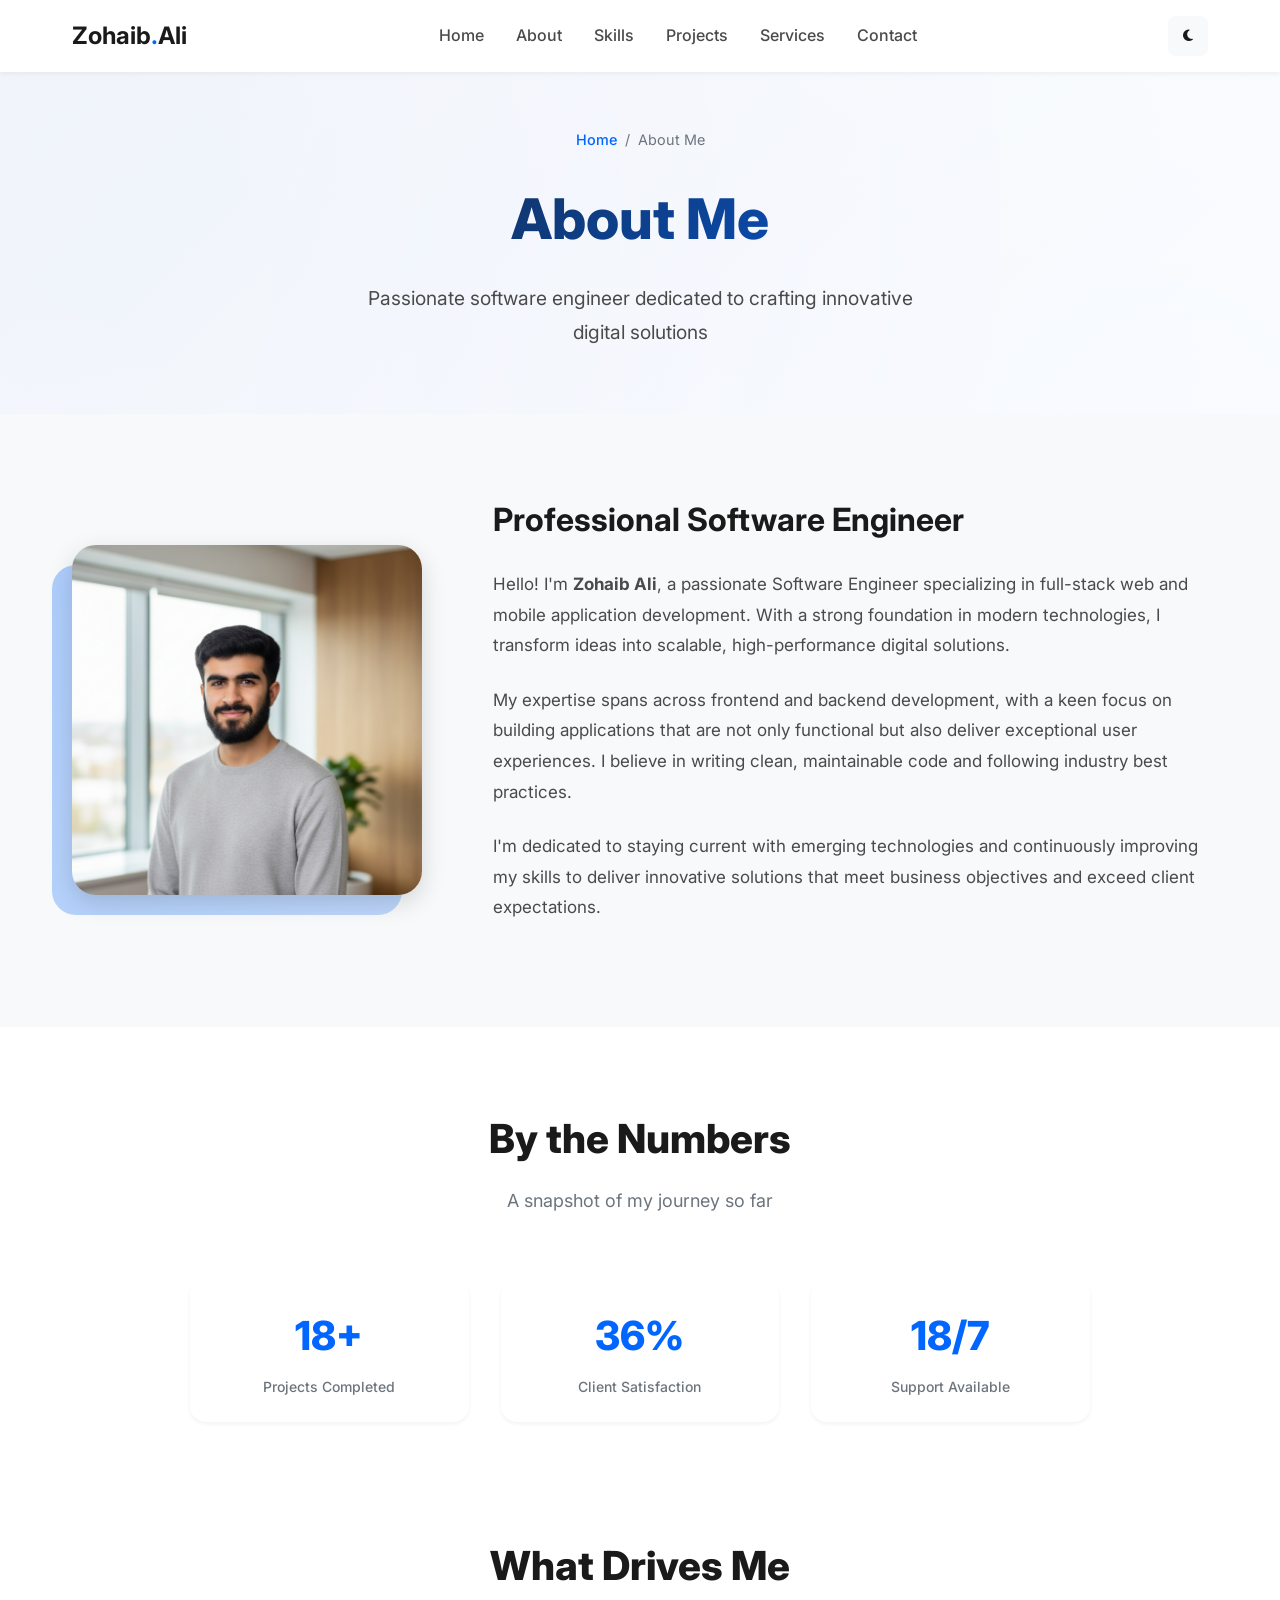
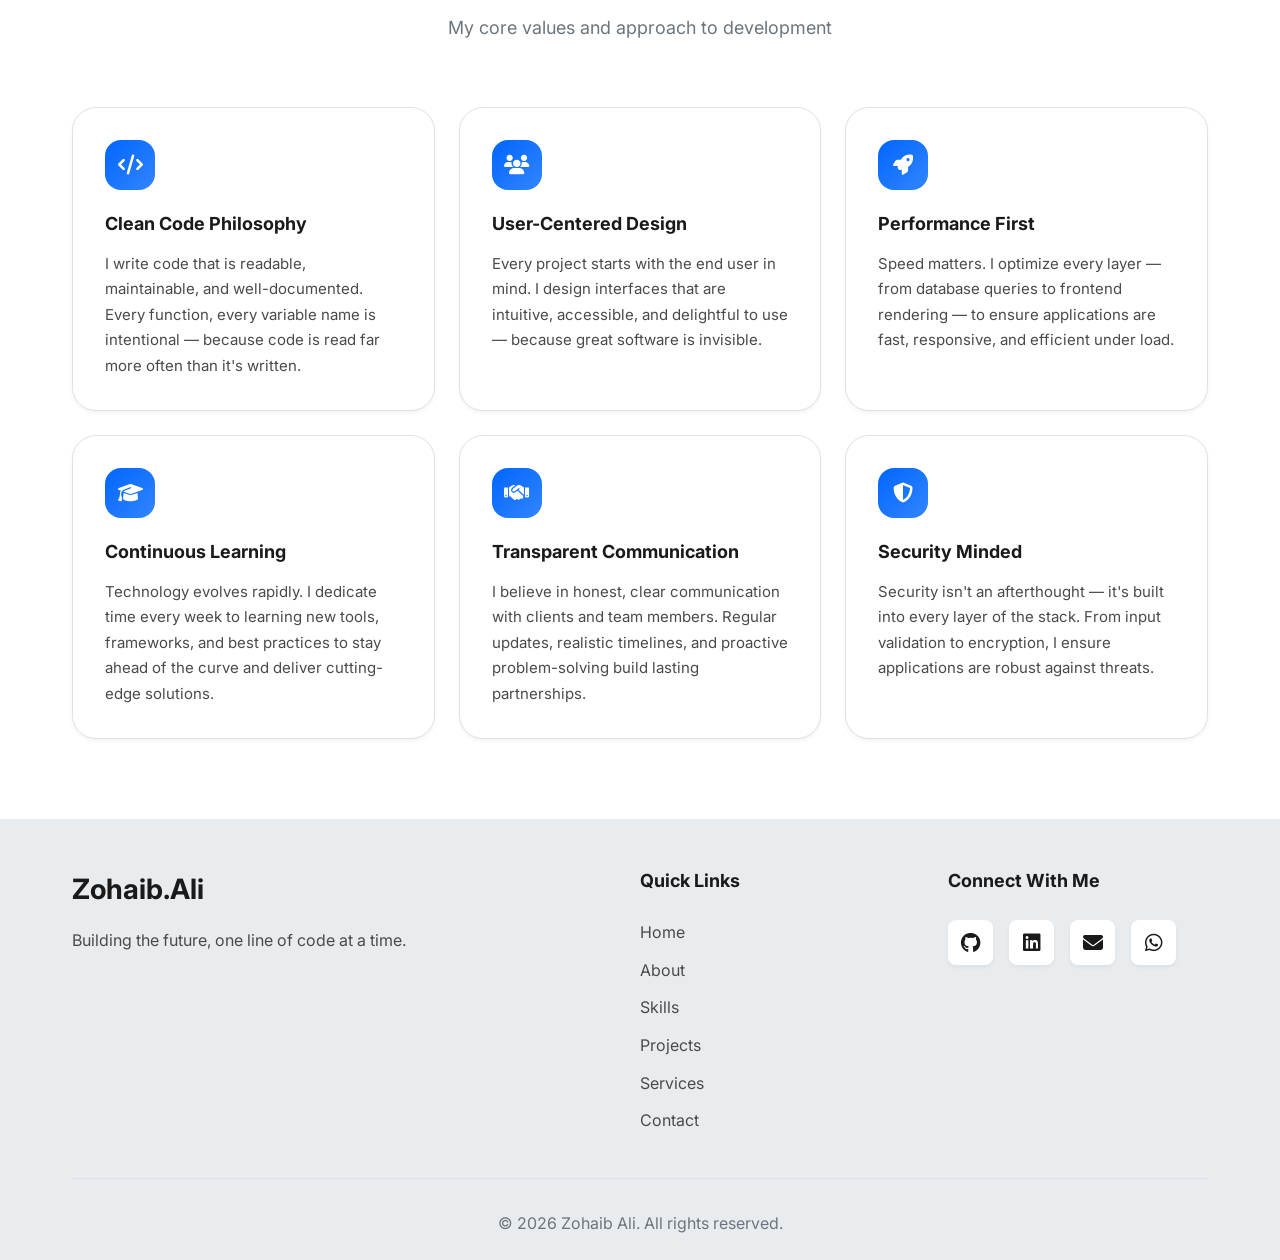
==== about.html @ de16ef6f "Enhance portfolio with dedicated pages, modern animations, detailed project pages, and original soci" ====
<!DOCTYPE html>
<html lang="en">

<head>
    <meta charset="UTF-8">
    <meta name="viewport" content="width=device-width, initial-scale=1.0">
    <meta name="description" content="About Zohaib Ali - Software Engineer & Full Stack Developer. Learn about my background, experience, and passion for building digital solutions.">
    <title>About Me | Zohaib Ali - Software Engineer</title>
    <link rel="stylesheet" href="style.css">
    <link rel="stylesheet" href="https://cdnjs.cloudflare.com/ajax/libs/font-awesome/6.4.0/css/all.min.css">
    <link href="https://fonts.googleapis.com/css2?family=Inter:wght@300;400;500;600;700;800&display=swap" rel="stylesheet">
</head>

<body>
    <!-- Navigation -->
    <nav class="navbar" id="navbar">
        <div class="container">
            <div class="nav-wrapper">
                <div class="logo">
                    <a href="index.html">Zohaib<span class="accent">.</span>Ali</a>
                </div>
                <ul class="nav-menu" id="navMenu">
                    <li><a href="index.html" class="nav-link">Home</a></li>
                    <li><a href="about.html" class="nav-link active">About</a></li>
                    <li><a href="skills.html" class="nav-link">Skills</a></li>
                    <li><a href="index.html#projects" class="nav-link">Projects</a></li>
                    <li><a href="services.html" class="nav-link">Services</a></li>
                    <li><a href="contact.html" class="nav-link">Contact</a></li>
                </ul>
                <div class="nav-actions">
                    <button class="theme-toggle" id="themeToggle" aria-label="Toggle theme">
                        <i class="fas fa-moon"></i>
                    </button>
                    <button class="menu-toggle" id="menuToggle" aria-label="Toggle menu">
                        <span></span>
                        <span></span>
                        <span></span>
                    </button>
                </div>
            </div>
        </div>
    </nav>

    <!-- Page Hero -->
    <section class="page-hero">
        <div class="container">
            <div class="page-hero-breadcrumb">
                <a href="index.html">Home</a>
                <span class="separator">/</span>
                <span class="current">About Me</span>
            </div>
            <h1>About Me</h1>
            <p>Passionate software engineer dedicated to crafting innovative digital solutions</p>
        </div>
    </section>

    <!-- About Section (Expanded) -->
    <section class="about" id="about">
        <div class="container">
            <div class="about-content">
                <div class="about-image">
                    <div class="about-image-wrapper">
                        <img src="profile.png" alt="Zohaib Ali">
                        <div class="about-image-decoration"></div>
                    </div>
                </div>
                <div class="about-text">
                    <h3>Professional Software Engineer</h3>
                    <p>
                        Hello! I'm <strong>Zohaib Ali</strong>, a passionate Software Engineer specializing in
                        full-stack web and mobile application development. With a strong foundation in modern
                        technologies, I transform ideas into scalable, high-performance digital solutions.
                    </p>
                    <p>
                        My expertise spans across frontend and backend development, with a keen focus on
                        building applications that are not only functional but also deliver exceptional user
                        experiences. I believe in writing clean, maintainable code and following industry
                        best practices.
                    </p>
                    <p>
                        I'm dedicated to staying current with emerging technologies and continuously improving
                        my skills to deliver innovative solutions that meet business objectives and exceed
                        client expectations.
                    </p>
                </div>
            </div>
        </div>
    </section>

    <!-- Stats Section -->
    <section class="skills" style="padding-bottom: 2rem;">
        <div class="container">
            <div class="section-header">
                <h2 class="section-title">By the Numbers</h2>
                <p class="section-subtitle">A snapshot of my journey so far</p>
            </div>
            <div class="about-stats" style="max-width: 900px; margin: 0 auto;">
                <div class="stat-item">
                    <div class="stat-number">50+</div>
                    <div class="stat-label">Projects Completed</div>
                </div>
                <div class="stat-item">
                    <div class="stat-number">100%</div>
                    <div class="stat-label">Client Satisfaction</div>
                </div>
                <div class="stat-item">
                    <div class="stat-number">24/7</div>
                    <div class="stat-label">Support Available</div>
                </div>
            </div>
        </div>
    </section>

    <!-- What I Do Section -->
    <section class="services">
        <div class="container">
            <div class="section-header">
                <h2 class="section-title">What Drives Me</h2>
                <p class="section-subtitle">My core values and approach to development</p>
            </div>
            <div class="features-grid">
                <div class="feature-card">
                    <div class="feature-card-icon">
                        <i class="fas fa-code"></i>
                    </div>
                    <h4>Clean Code Philosophy</h4>
                    <p>I write code that is readable, maintainable, and well-documented. Every function,
                        every variable name is intentional — because code is read far more often than it's written.</p>
                </div>
                <div class="feature-card">
                    <div class="feature-card-icon">
                        <i class="fas fa-users"></i>
                    </div>
                    <h4>User-Centered Design</h4>
                    <p>Every project starts with the end user in mind. I design interfaces that are intuitive,
                        accessible, and delightful to use — because great software is invisible.</p>
                </div>
                <div class="feature-card">
                    <div class="feature-card-icon">
                        <i class="fas fa-rocket"></i>
                    </div>
                    <h4>Performance First</h4>
                    <p>Speed matters. I optimize every layer — from database queries to frontend rendering — to
                        ensure applications are fast, responsive, and efficient under load.</p>
                </div>
                <div class="feature-card">
                    <div class="feature-card-icon">
                        <i class="fas fa-graduation-cap"></i>
                    </div>
                    <h4>Continuous Learning</h4>
                    <p>Technology evolves rapidly. I dedicate time every week to learning new tools, frameworks,
                        and best practices to stay ahead of the curve and deliver cutting-edge solutions.</p>
                </div>
                <div class="feature-card">
                    <div class="feature-card-icon">
                        <i class="fas fa-handshake"></i>
                    </div>
                    <h4>Transparent Communication</h4>
                    <p>I believe in honest, clear communication with clients and team members. Regular updates,
                        realistic timelines, and proactive problem-solving build lasting partnerships.</p>
                </div>
                <div class="feature-card">
                    <div class="feature-card-icon">
                        <i class="fas fa-shield-halved"></i>
                    </div>
                    <h4>Security Minded</h4>
                    <p>Security isn't an afterthought — it's built into every layer of the stack. From input
                        validation to encryption, I ensure applications are robust against threats.</p>
                </div>
            </div>
        </div>
    </section>

    <!-- Footer -->
    <footer class="footer">
        <div class="container">
            <div class="footer-content">
                <div class="footer-logo">
                    <a href="index.html">Zohaib<span class="accent">.</span>Ali</a>
                    <p>Building the future, one line of code at a time.</p>
                </div>
                <div class="footer-links">
                    <h4>Quick Links</h4>
                    <ul>
                        <li><a href="index.html">Home</a></li>
                        <li><a href="about.html">About</a></li>
                        <li><a href="skills.html">Skills</a></li>
                        <li><a href="index.html#projects">Projects</a></li>
                        <li><a href="services.html">Services</a></li>
                        <li><a href="contact.html">Contact</a></li>
                    </ul>
                </div>
                <div class="footer-social">
                    <h4>Connect With Me</h4>
                    <div class="social-links">
                        <a href="https://github.com/ZohaibAli-dev/" target="_blank" rel="noopener" class="social-link" title="GitHub"><i class="fab fa-github"></i></a>
                        <a href="https://www.linkedin.com/zohaibali-dev/" target="_blank" rel="noopener" class="social-link" title="LinkedIn"><i class="fab fa-linkedin"></i></a>
                        <a href="mailto:iamzohaibali@gmail.com" class="social-link" title="Email"><i class="fas fa-envelope"></i></a>
                        <a href="https://wa.me/923259938497" target="_blank" rel="noopener" class="social-link" title="WhatsApp"><i class="fab fa-whatsapp"></i></a>
                    </div>
                </div>
            </div>
            <div class="footer-bottom">
                <p>&copy; 2026 Zohaib Ali. All rights reserved.</p>
            </div>
        </div>
    </footer>

    <script src="script.js"></script>
</body>

</html>
---- style.css ----
/* ========================================
   CSS Reset & Custom Properties
======================================== */

* {
    margin: 0;
    padding: 0;
    box-sizing: border-box;
}

:root {
    /* Light Mode Colors */
    --primary-color: #0066ff;
    --primary-dark: #0052cc;
    --primary-light: #3385ff;
    --secondary-color: #1a1a1a;
    --accent-color: #0066ff;
    
    --bg-primary: #ffffff;
    --bg-secondary: #f8f9fa;
    --bg-tertiary: #e9ecef;
    --bg-card: #ffffff;
    
    --text-primary: #1a1a1a;
    --text-secondary: #4a4a4a;
    --text-tertiary: #6c757d;
    --text-white: #ffffff;
    
    --border-color: #dee2e6;
    --shadow-sm: 0 2px 4px rgba(0, 0, 0, 0.05);
    --shadow-md: 0 4px 12px rgba(0, 0, 0, 0.1);
    --shadow-lg: 0 8px 24px rgba(0, 0, 0, 0.15);
    --shadow-xl: 0 16px 48px rgba(0, 0, 0, 0.2);
    
    /* Typography */
    --font-primary: 'Inter', -apple-system, BlinkMacSystemFont, 'Segoe UI', sans-serif;
    --font-size-base: 16px;
    --line-height-base: 1.6;
    
    /* Spacing */
    --spacing-xs: 0.5rem;
    --spacing-sm: 1rem;
    --spacing-md: 2rem;
    --spacing-lg: 3rem;
    --spacing-xl: 4rem;
    
    /* Border Radius */
    --radius-sm: 0.5rem;
    --radius-md: 1rem;
    --radius-lg: 1.5rem;
    --radius-full: 50%;
    
    /* Transitions */
    --transition-fast: 0.2s ease;
    --transition-base: 0.3s ease;
    --transition-slow: 0.5s ease;
}

/* Dark Mode Colors */
body.dark-mode {
    --bg-primary: #0a0a0a;
    --bg-secondary: #1a1a1a;
    --bg-tertiary: #2a2a2a;
    --bg-card: #1a1a1a;
    
    --text-primary: #ffffff;
    --text-secondary: #e0e0e0;
    --text-tertiary: #a0a0a0;
    
    --border-color: #333333;
    --shadow-sm: 0 2px 4px rgba(0, 0, 0, 0.3);
    --shadow-md: 0 4px 12px rgba(0, 0, 0, 0.4);
    --shadow-lg: 0 8px 24px rgba(0, 0, 0, 0.5);
    --shadow-xl: 0 16px 48px rgba(0, 0, 0, 0.6);
}

/* ========================================
   Base Styles
======================================== */

html {
    scroll-behavior: smooth;
    font-size: var(--font-size-base);
}

body {
    font-family: var(--font-primary);
    line-height: var(--line-height-base);
    color: var(--text-primary);
    background-color: var(--bg-primary);
    transition: background-color var(--transition-base), color var(--transition-base);
    overflow-x: hidden;
}

.container {
    max-width: 1200px;
    margin: 0 auto;
    padding: 0 2rem;
}

section {
    padding: 5rem 0;
}

img {
    max-width: 100%;
    height: auto;
    display: block;
}

a {
    text-decoration: none;
    color: inherit;
    transition: color var(--transition-fast);
}

/* ========================================
   Navigation
======================================== */

.navbar {
    position: fixed;
    top: 0;
    left: 0;
    width: 100%;
    background-color: var(--bg-primary);
    box-shadow: var(--shadow-sm);
    z-index: 1000;
    transition: all var(--transition-base);
}

.navbar.scrolled {
    box-shadow: var(--shadow-md);
}

.nav-wrapper {
    display: flex;
    align-items: center;
    justify-content: space-between;
    padding: 1rem 0;
}

.logo a {
    font-size: 1.5rem;
    font-weight: 700;
    color: var(--text-primary);
}

.logo .accent {
    color: var(--primary-color);
}

.nav-menu {
    display: flex;
    list-style: none;
    gap: 2rem;
}

.nav-link {
    position: relative;
    color: var(--text-secondary);
    font-weight: 500;
    transition: color var(--transition-fast);
}

.nav-link::after {
    content: '';
    position: absolute;
    bottom: -0.5rem;
    left: 0;
    width: 0;
    height: 2px;
    background-color: var(--primary-color);
    transition: width var(--transition-base);
}

.nav-link:hover,
.nav-link.active {
    color: var(--primary-color);
}

.nav-link:hover::after,
.nav-link.active::after {
    width: 100%;
}

.nav-actions {
    display: flex;
    align-items: center;
    gap: 1rem;
}

.theme-toggle {
    width: 40px;
    height: 40px;
    border: none;
    background-color: var(--bg-secondary);
    color: var(--text-primary);
    border-radius: var(--radius-sm);
    cursor: pointer;
    display: flex;
    align-items: center;
    justify-content: center;
    transition: all var(--transition-fast);
}

.theme-toggle:hover {
    background-color: var(--primary-color);
    color: var(--text-white);
    transform: rotate(180deg);
}

.menu-toggle {
    display: none;
    flex-direction: column;
    gap: 0.25rem;
    width: 40px;
    height: 40px;
    padding: 0.5rem;
    border: none;
    background-color: transparent;
    cursor: pointer;
}

.menu-toggle span {
    width: 100%;
    height: 2px;
    background-color: var(--text-primary);
    transition: all var(--transition-base);
}

.menu-toggle.active span:nth-child(1) {
    transform: rotate(45deg) translate(5px, 5px);
}

.menu-toggle.active span:nth-child(2) {
    opacity: 0;
}

.menu-toggle.active span:nth-child(3) {
    transform: rotate(-45deg) translate(6px, -6px);
}

/* ========================================
   Hero Section
======================================== */

.hero {
    position: relative;
    min-height: 100vh;
    display: flex;
    align-items: center;
    padding-top: 5rem;
    overflow: hidden;
}

.hero-content {
    display: grid;
    grid-template-columns: 1fr 1fr;
    gap: 4rem;
    align-items: center;
}

.hero-text {
    animation: fadeInUp 1s ease;
}

.hero-greeting {
    color: var(--primary-color);
    font-size: 1.25rem;
    font-weight: 600;
    margin-bottom: 0.5rem;
}

.hero-name {
    font-size: 3.5rem;
    font-weight: 800;
    margin-bottom: 0.5rem;
    background: linear-gradient(135deg, var(--primary-color), var(--primary-light));
    -webkit-background-clip: text;
    -webkit-text-fill-color: transparent;
    background-clip: text;
}

.hero-title {
    font-size: 1.5rem;
    font-weight: 600;
    color: var(--text-secondary);
    margin-bottom: 1.5rem;
}

.hero-description {
    font-size: 1.125rem;
    color: var(--text-tertiary);
    margin-bottom: 2rem;
    line-height: 1.8;
}

.hero-buttons {
    display: flex;
    gap: 1rem;
    flex-wrap: wrap;
}

.hero-image {
    position: relative;
    animation: fadeIn 1s ease 0.3s both;
}

.image-wrapper {
    position: relative;
    width: 400px;
    height: 400px;
    margin: 0 auto;
}

.image-wrapper img {
    width: 100%;
    height: 100%;
    object-fit: cover;
    border-radius: var(--radius-full);
    border: 5px solid var(--primary-color);
    box-shadow: var(--shadow-xl);
    position: relative;
    z-index: 2;
}

.image-background {
    position: absolute;
    top: 20px;
    right: -20px;
    width: 100%;
    height: 100%;
    background: linear-gradient(135deg, var(--primary-color), var(--primary-light));
    border-radius: var(--radius-full);
    z-index: 1;
    opacity: 0.3;
}

.hero-decoration {
    position: absolute;
    width: 100%;
    height: 100%;
    top: 0;
    left: 0;
    overflow: hidden;
    z-index: -1;
}

.floating-shape {
    position: absolute;
    border-radius: var(--radius-full);
    background: linear-gradient(135deg, var(--primary-color), var(--primary-light));
    opacity: 0.1;
    animation: float 6s ease-in-out infinite;
}

.shape-1 {
    width: 300px;
    height: 300px;
    top: 10%;
    right: 10%;
}

.shape-2 {
    width: 200px;
    height: 200px;
    bottom: 20%;
    left: 5%;
    animation-delay: 2s;
}

.shape-3 {
    width: 150px;
    height: 150px;
    top: 50%;
    left: 50%;
    animation-delay: 4s;
}

/* ========================================
   Buttons
======================================== */

.btn {
    display: inline-flex;
    align-items: center;
    gap: 0.5rem;
    padding: 0.875rem 2rem;
    font-size: 1rem;
    font-weight: 600;
    border-radius: var(--radius-sm);
    border: none;
    cursor: pointer;
    transition: all var(--transition-base);
    text-align: center;
}

.btn-primary {
    background-color: var(--primary-color);
    color: var(--text-white);
    box-shadow: var(--shadow-md);
}

.btn-primary:hover {
    background-color: var(--primary-dark);
    transform: translateY(-2px);
    box-shadow: var(--shadow-lg);
}

.btn-secondary {
    background-color: transparent;
    color: var(--text-primary);
    border: 2px solid var(--border-color);
}

.btn-secondary:hover {
    background-color: var(--bg-secondary);
    border-color: var(--primary-color);
    color: var(--primary-color);
}

.btn-block {
    width: 100%;
    justify-content: center;
}

/* ========================================
   Section Headers
======================================== */

.section-header {
    text-align: center;
    margin-bottom: 4rem;
}

.section-title {
    font-size: 2.5rem;
    font-weight: 800;
    margin-bottom: 1rem;
    position: relative;
    display: inline-block;
}

.section-title::after {
    content: '';
    position: absolute;
    bottom: -0.5rem;
    left: 50%;
    transform: translateX(-50%);
    width: 60px;
    height: 4px;
    background: linear-gradient(90deg, var(--primary-color), var(--primary-light));
    border-radius: 2px;
}

.section-subtitle {
    font-size: 1.125rem;
    color: var(--text-tertiary);
}

/* ========================================
   About Section
======================================== */

.about {
    background-color: var(--bg-secondary);
}

.about-content {
    display: grid;
    grid-template-columns: 1fr 2fr;
    gap: 4rem;
    align-items: center;
}

.about-image-wrapper {
    position: relative;
    width: 100%;
    max-width: 350px;
}

.about-image-wrapper img {
    width: 100%;
    height: auto;
    border-radius: var(--radius-lg);
    box-shadow: var(--shadow-lg);
    position: relative;
    z-index: 2;
}

.about-image-decoration {
    position: absolute;
    top: 20px;
    left: -20px;
    width: 100%;
    height: 100%;
    background: linear-gradient(135deg, var(--primary-color), var(--primary-light));
    border-radius: var(--radius-lg);
    z-index: 1;
    opacity: 0.3;
}

.about-text h3 {
    font-size: 2rem;
    margin-bottom: 1.5rem;
    color: var(--text-primary);
}

.about-text p {
    font-size: 1.0625rem;
    color: var(--text-secondary);
    margin-bottom: 1.5rem;
    line-height: 1.8;
}

.about-stats {
    display: grid;
    grid-template-columns: repeat(3, 1fr);
    gap: 2rem;
    margin-top: 2rem;
}

.stat-item {
    text-align: center;
    padding: 1.5rem;
    background-color: var(--bg-card);
    border-radius: var(--radius-md);
    box-shadow: var(--shadow-sm);
    transition: all var(--transition-base);
}

.stat-item:hover {
    transform: translateY(-5px);
    box-shadow: var(--shadow-md);
}

.stat-number {
    font-size: 2.5rem;
    font-weight: 800;
    color: var(--primary-color);
    margin-bottom: 0.5rem;
}

.stat-label {
    font-size: 0.875rem;
    color: var(--text-tertiary);
    font-weight: 500;
}

/* ========================================
   Skills Section
======================================== */

.skills-grid {
    display: grid;
    grid-template-columns: repeat(auto-fit, minmax(300px, 1fr));
    gap: 2rem;
}

.skill-category {
    background-color: var(--bg-card);
    padding: 2rem;
    border-radius: var(--radius-lg);
    box-shadow: var(--shadow-sm);
    transition: all var(--transition-base);
    border: 2px solid transparent;
}

.skill-category:hover {
    transform: translateY(-5px);
    box-shadow: var(--shadow-lg);
    border-color: var(--primary-color);
}

.skill-category-icon {
    width: 60px;
    height: 60px;
    background: linear-gradient(135deg, var(--primary-color), var(--primary-light));
    border-radius: var(--radius-md);
    display: flex;
    align-items: center;
    justify-content: center;
    font-size: 1.75rem;
    color: var(--text-white);
    margin-bottom: 1.5rem;
}

.skill-category h3 {
    font-size: 1.5rem;
    margin-bottom: 1.5rem;
    color: var(--text-primary);
}

.skill-items {
    display: flex;
    flex-wrap: wrap;
    gap: 0.75rem;
}

.skill-tag {
    display: inline-block;
    padding: 0.5rem 1rem;
    background-color: var(--bg-secondary);
    color: var(--text-secondary);
    border-radius: var(--radius-sm);
    font-size: 0.875rem;
    font-weight: 500;
    transition: all var(--transition-fast);
}

.skill-tag:hover {
    background-color: var(--primary-color);
    color: var(--text-white);
    transform: translateY(-2px);
}

/* ========================================
   Projects Section
======================================== */

.projects {
    background-color: var(--bg-secondary);
}

.projects-grid {
    display: grid;
    grid-template-columns: repeat(auto-fill, minmax(350px, 1fr));
    gap: 2rem;
}

.project-card {
    background-color: var(--bg-card);
    border-radius: var(--radius-lg);
    overflow: hidden;
    box-shadow: var(--shadow-sm);
    transition: all var(--transition-base);
}

.project-card:hover {
    transform: translateY(-10px);
    box-shadow: var(--shadow-xl);
}

.project-image {
    position: relative;
    width: 100%;
    height: 250px;
    overflow: hidden;
    background: linear-gradient(135deg, var(--bg-tertiary), var(--bg-secondary));
}

.project-image img {
    width: 100%;
    height: 100%;
    object-fit: cover;
    transition: transform var(--transition-slow);
}

.project-card:hover .project-image img {
    transform: scale(1.1);
}

.project-overlay {
    position: absolute;
    top: 0;
    left: 0;
    width: 100%;
    height: 100%;
    background: rgba(0, 102, 255, 0.9);
    display: flex;
    align-items: center;
    justify-content: center;
    opacity: 0;
    transition: opacity var(--transition-base);
}

.project-card:hover .project-overlay {
    opacity: 1;
}

.project-links {
    display: flex;
    gap: 1rem;
}

.project-link {
    width: 50px;
    height: 50px;
    background-color: var(--text-white);
    color: var(--primary-color);
    border-radius: var(--radius-full);
    display: flex;
    align-items: center;
    justify-content: center;
    font-size: 1.25rem;
    transition: all var(--transition-fast);
}

.project-link:hover {
    transform: scale(1.1) rotate(360deg);
}

.project-content {
    padding: 1.5rem;
}

.project-content h3 {
    font-size: 1.5rem;
    margin-bottom: 1rem;
    color: var(--text-primary);
}

.project-content p {
    color: var(--text-secondary);
    margin-bottom: 1.5rem;
    line-height: 1.6;
}

.project-tech {
    display: flex;
    flex-wrap: wrap;
    gap: 0.5rem;
}

.tech-tag {
    padding: 0.375rem 0.75rem;
    background-color: var(--bg-secondary);
    color: var(--primary-color);
    border-radius: var(--radius-sm);
    font-size: 0.75rem;
    font-weight: 600;
}

/* ========================================
   Services Section
======================================== */

.services-grid {
    display: grid;
    grid-template-columns: repeat(auto-fit, minmax(280px, 1fr));
    gap: 2rem;
}

.service-card {
    background-color: var(--bg-card);
    padding: 2.5rem;
    border-radius: var(--radius-lg);
    box-shadow: var(--shadow-sm);
    transition: all var(--transition-base);
    border: 2px solid transparent;
}

.service-card:hover {
    transform: translateY(-10px);
    box-shadow: var(--shadow-xl);
    border-color: var(--primary-color);
}

.service-icon {
    width: 70px;
    height: 70px;
    background: linear-gradient(135deg, var(--primary-color), var(--primary-light));
    border-radius: var(--radius-md);
    display: flex;
    align-items: center;
    justify-content: center;
    font-size: 2rem;
    color: var(--text-white);
    margin-bottom: 1.5rem;
    transition: transform var(--transition-base);
}

.service-card:hover .service-icon {
    transform: rotateY(360deg);
}

.service-card h3 {
    font-size: 1.5rem;
    margin-bottom: 1rem;
    color: var(--text-primary);
}

.service-card p {
    color: var(--text-secondary);
    margin-bottom: 1.5rem;
    line-height: 1.8;
}

.service-features {
    list-style: none;
}

.service-features li {
    display: flex;
    align-items: center;
    gap: 0.75rem;
    color: var(--text-secondary);
    margin-bottom: 0.75rem;
}

.service-features i {
    color: var(--primary-color);
}

/* ========================================
   Contact Section
======================================== */

.contact {
    background-color: var(--bg-secondary);
}

.contact-content {
    display: grid;
    grid-template-columns: 1fr 1.5fr;
    gap: 4rem;
}

.contact-info h3 {
    font-size: 2rem;
    margin-bottom: 1rem;
    color: var(--text-primary);
}

.contact-info > p {
    color: var(--text-secondary);
    margin-bottom: 2rem;
    line-height: 1.8;
}

.contact-details {
    margin-bottom: 2rem;
}

.contact-item {
    display: flex;
    gap: 1.5rem;
    margin-bottom: 2rem;
}

.contact-icon {
    width: 50px;
    height: 50px;
    background: linear-gradient(135deg, var(--primary-color), var(--primary-light));
    border-radius: var(--radius-md);
    display: flex;
    align-items: center;
    justify-content: center;
    font-size: 1.25rem;
    color: var(--text-white);
    flex-shrink: 0;
}

.contact-text h4 {
    font-size: 1rem;
    margin-bottom: 0.5rem;
    color: var(--text-primary);
}

.contact-text p,
.contact-text a {
    color: var(--text-secondary);
}

.contact-text a:hover {
    color: var(--primary-color);
}

.social-links {
    display: flex;
    gap: 1rem;
}

.social-link {
    width: 45px;
    height: 45px;
    background-color: var(--bg-card);
    border-radius: var(--radius-sm);
    display: flex;
    align-items: center;
    justify-content: center;
    font-size: 1.25rem;
    color: var(--text-primary);
    transition: all var(--transition-base);
    box-shadow: var(--shadow-sm);
}

.social-link:hover {
    background-color: var(--primary-color);
    color: var(--text-white);
    transform: translateY(-3px);
    box-shadow: var(--shadow-md);
}

/* Contact Form */
.contact-form-wrapper {
    background-color: var(--bg-card);
    padding: 2.5rem;
    border-radius: var(--radius-lg);
    box-shadow: var(--shadow-md);
}

.form-group {
    margin-bottom: 1.5rem;
}

.form-group label {
    display: block;
    font-weight: 600;
    margin-bottom: 0.5rem;
    color: var(--text-primary);
}

.form-group input,
.form-group textarea {
    width: 100%;
    padding: 0.875rem 1rem;
    border: 2px solid var(--border-color);
    border-radius: var(--radius-sm);
    background-color: var(--bg-primary);
    color: var(--text-primary);
    font-family: inherit;
    font-size: 1rem;
    transition: all var(--transition-fast);
}

.form-group input:focus,
.form-group textarea:focus {
    outline: none;
    border-color: var(--primary-color);
    box-shadow: 0 0 0 3px rgba(0, 102, 255, 0.1);
}

.form-group textarea {
    resize: vertical;
    min-height: 120px;
}

.error-message {
    display: block;
    color: #dc3545;
    font-size: 0.875rem;
    margin-top: 0.5rem;
    min-height: 1.25rem;
}

.form-success {
    display: none;
    padding: 1rem;
    background-color: #d4edda;
    color: #155724;
    border: 1px solid #c3e6cb;
    border-radius: var(--radius-sm);
    margin-top: 1rem;
    text-align: center;
}

.form-success.show {
    display: block;
}

/* ========================================
   Footer
======================================== */

.footer {
    background-color: var(--bg-tertiary);
    padding: 3rem 0 1.5rem;
}

.footer-content {
    display: grid;
    grid-template-columns: 2fr 1fr 1fr;
    gap: 3rem;
    margin-bottom: 2rem;
}

.footer-logo a {
    font-size: 1.75rem;
    font-weight: 700;
    color: var(--text-primary);
}

.footer-logo p {
    color: var(--text-secondary);
    margin-top: 1rem;
    line-height: 1.6;
}

.footer-links h4,
.footer-social h4 {
    font-size: 1.125rem;
    margin-bottom: 1.5rem;
    color: var(--text-primary);
}

.footer-links ul {
    list-style: none;
}

.footer-links li {
    margin-bottom: 0.75rem;
}

.footer-links a {
    color: var(--text-secondary);
    transition: color var(--transition-fast);
}

.footer-links a:hover {
    color: var(--primary-color);
}

.footer-bottom {
    padding-top: 2rem;
    border-top: 1px solid var(--border-color);
    text-align: center;
    color: var(--text-tertiary);
}

/* ========================================
   Project Detail Pages
======================================== */

.project-detail-page {
    padding-top: 80px;
}

/* Project Detail Hero */
.project-detail-hero {
    position: relative;
    min-height: 60vh;
    display: flex;
    align-items: center;
    overflow: hidden;
    background: linear-gradient(135deg, var(--bg-secondary) 0%, var(--bg-primary) 100%);
}

.project-detail-hero::before {
    content: '';
    position: absolute;
    top: -50%;
    right: -20%;
    width: 600px;
    height: 600px;
    background: radial-gradient(circle, rgba(0, 102, 255, 0.08) 0%, transparent 70%);
    border-radius: 50%;
    animation: float 8s ease-in-out infinite;
}

.project-detail-hero::after {
    content: '';
    position: absolute;
    bottom: -30%;
    left: -10%;
    width: 400px;
    height: 400px;
    background: radial-gradient(circle, rgba(0, 102, 255, 0.06) 0%, transparent 70%);
    border-radius: 50%;
    animation: float 6s ease-in-out infinite reverse;
}

.project-hero-content {
    display: grid;
    grid-template-columns: 1fr 1fr;
    gap: 4rem;
    align-items: center;
    position: relative;
    z-index: 2;
}

.project-hero-text {
    animation: fadeInUp 0.8s ease forwards;
}

.project-hero-breadcrumb {
    display: flex;
    align-items: center;
    gap: 0.5rem;
    margin-bottom: 1.5rem;
    font-size: 0.9rem;
}

.project-hero-breadcrumb a {
    color: var(--primary-color);
    font-weight: 500;
    transition: opacity var(--transition-fast);
}

.project-hero-breadcrumb a:hover {
    opacity: 0.8;
}

.project-hero-breadcrumb .separator {
    color: var(--text-tertiary);
}

.project-hero-breadcrumb .current {
    color: var(--text-tertiary);
}

.project-hero-text h1 {
    font-size: 3rem;
    font-weight: 800;
    margin-bottom: 1rem;
    background: linear-gradient(135deg, var(--text-primary) 0%, var(--primary-color) 100%);
    -webkit-background-clip: text;
    -webkit-text-fill-color: transparent;
    background-clip: text;
    line-height: 1.2;
}

.project-hero-tagline {
    font-size: 1.25rem;
    color: var(--text-secondary);
    line-height: 1.7;
    margin-bottom: 2rem;
}

.project-hero-meta {
    display: flex;
    flex-wrap: wrap;
    gap: 1.5rem;
    margin-bottom: 2rem;
}

.project-meta-item {
    display: flex;
    align-items: center;
    gap: 0.5rem;
    font-size: 0.9rem;
    color: var(--text-tertiary);
}

.project-meta-item i {
    color: var(--primary-color);
    font-size: 1rem;
}

.project-hero-tags {
    display: flex;
    flex-wrap: wrap;
    gap: 0.5rem;
}

.project-hero-tags .tech-tag {
    padding: 0.5rem 1rem;
    font-size: 0.85rem;
    border: 1px solid var(--border-color);
    background-color: var(--bg-card);
}

.project-hero-image {
    position: relative;
    animation: fadeIn 1s ease 0.3s both;
}

.project-hero-image-wrapper {
    position: relative;
    border-radius: var(--radius-lg);
    overflow: hidden;
    box-shadow: var(--shadow-xl);
    border: 2px solid var(--border-color);
    transition: transform var(--transition-base);
}

.project-hero-image-wrapper:hover {
    transform: translateY(-5px);
}

.project-hero-image-wrapper img {
    width: 100%;
    height: 350px;
    object-fit: cover;
    display: block;
}

.project-hero-image-glow {
    position: absolute;
    bottom: -20px;
    left: 10%;
    right: 10%;
    height: 40px;
    background: linear-gradient(135deg, var(--primary-color), var(--primary-light));
    filter: blur(30px);
    opacity: 0.3;
    border-radius: 50%;
}

/* Project Overview */
.project-overview {
    background-color: var(--bg-primary);
}

.project-overview-content {
    max-width: 800px;
    margin: 0 auto;
}

.project-overview-content h3 {
    font-size: 1.75rem;
    margin-bottom: 1.5rem;
    color: var(--text-primary);
}

.project-overview-content p {
    font-size: 1.0625rem;
    color: var(--text-secondary);
    line-height: 1.9;
    margin-bottom: 1.5rem;
}

/* Project Features */
.project-features {
    background-color: var(--bg-secondary);
}

.features-grid {
    display: grid;
    grid-template-columns: repeat(auto-fit, minmax(280px, 1fr));
    gap: 1.5rem;
}

.feature-card {
    background-color: var(--bg-card);
    padding: 2rem;
    border-radius: var(--radius-lg);
    box-shadow: var(--shadow-sm);
    border: 1px solid var(--border-color);
    transition: all var(--transition-base);
    position: relative;
    overflow: hidden;
}

.feature-card::before {
    content: '';
    position: absolute;
    top: 0;
    left: 0;
    width: 4px;
    height: 0;
    background: linear-gradient(180deg, var(--primary-color), var(--primary-light));
    transition: height var(--transition-base);
}

.feature-card:hover {
    transform: translateY(-5px);
    box-shadow: var(--shadow-lg);
    border-color: var(--primary-color);
}

.feature-card:hover::before {
    height: 100%;
}

.feature-card-icon {
    width: 50px;
    height: 50px;
    background: linear-gradient(135deg, var(--primary-color), var(--primary-light));
    border-radius: var(--radius-md);
    display: flex;
    align-items: center;
    justify-content: center;
    font-size: 1.25rem;
    color: var(--text-white);
    margin-bottom: 1.25rem;
}

.feature-card h4 {
    font-size: 1.125rem;
    margin-bottom: 0.75rem;
    color: var(--text-primary);
}

.feature-card p {
    font-size: 0.9375rem;
    color: var(--text-secondary);
    line-height: 1.7;
}

/* Project Tech Stack Detail */
.project-tech-stack {
    background-color: var(--bg-primary);
}

.tech-stack-grid {
    display: grid;
    grid-template-columns: repeat(auto-fit, minmax(220px, 1fr));
    gap: 1.5rem;
}

.tech-stack-item {
    background-color: var(--bg-card);
    padding: 1.75rem;
    border-radius: var(--radius-lg);
    box-shadow: var(--shadow-sm);
    border: 1px solid var(--border-color);
    text-align: center;
    transition: all var(--transition-base);
}

.tech-stack-item:hover {
    transform: translateY(-5px);
    box-shadow: var(--shadow-lg);
    border-color: var(--primary-color);
}

.tech-stack-item i {
    font-size: 2.5rem;
    margin-bottom: 1rem;
    background: linear-gradient(135deg, var(--primary-color), var(--primary-light));
    -webkit-background-clip: text;
    -webkit-text-fill-color: transparent;
    background-clip: text;
}

.tech-stack-item h4 {
    font-size: 1.125rem;
    margin-bottom: 0.5rem;
    color: var(--text-primary);
}

.tech-stack-item p {
    font-size: 0.875rem;
    color: var(--text-tertiary);
    line-height: 1.6;
}

/* Architecture Section */
.project-architecture {
    background-color: var(--bg-secondary);
}

.architecture-content {
    max-width: 900px;
    margin: 0 auto;
}

.architecture-steps {
    position: relative;
    padding-left: 3rem;
}

.architecture-steps::before {
    content: '';
    position: absolute;
    left: 15px;
    top: 0;
    bottom: 0;
    width: 2px;
    background: linear-gradient(180deg, var(--primary-color), var(--primary-light), transparent);
}

.architecture-step {
    position: relative;
    margin-bottom: 2.5rem;
    padding: 1.5rem;
    background-color: var(--bg-card);
    border-radius: var(--radius-md);
    box-shadow: var(--shadow-sm);
    border: 1px solid var(--border-color);
    transition: all var(--transition-base);
}

.architecture-step:hover {
    box-shadow: var(--shadow-md);
    border-color: var(--primary-color);
}

.architecture-step::before {
    content: '';
    position: absolute;
    left: -2.35rem;
    top: 1.75rem;
    width: 12px;
    height: 12px;
    background: var(--primary-color);
    border-radius: 50%;
    border: 3px solid var(--bg-secondary);
    z-index: 1;
}

.architecture-step h4 {
    font-size: 1.125rem;
    color: var(--primary-color);
    margin-bottom: 0.5rem;
}

.architecture-step p {
    color: var(--text-secondary);
    line-height: 1.7;
    font-size: 0.95rem;
}

/* Challenges Section */
.project-challenges {
    background-color: var(--bg-primary);
}

.challenges-grid {
    display: grid;
    grid-template-columns: repeat(auto-fit, minmax(350px, 1fr));
    gap: 2rem;
}

.challenge-card {
    background-color: var(--bg-card);
    border-radius: var(--radius-lg);
    overflow: hidden;
    box-shadow: var(--shadow-sm);
    border: 1px solid var(--border-color);
    transition: all var(--transition-base);
}

.challenge-card:hover {
    transform: translateY(-5px);
    box-shadow: var(--shadow-lg);
}

.challenge-header {
    padding: 1.5rem;
    background: linear-gradient(135deg, rgba(0, 102, 255, 0.05), rgba(51, 133, 255, 0.08));
    border-bottom: 1px solid var(--border-color);
    display: flex;
    align-items: center;
    gap: 1rem;
}

.challenge-header i {
    font-size: 1.5rem;
    color: #e74c3c;
}

.challenge-header h4 {
    font-size: 1.0625rem;
    color: var(--text-primary);
}

.challenge-body {
    padding: 1.5rem;
}

.challenge-body .challenge-label {
    font-size: 0.75rem;
    font-weight: 700;
    text-transform: uppercase;
    letter-spacing: 0.1em;
    margin-bottom: 0.5rem;
}

.challenge-body .challenge-label.problem {
    color: #e74c3c;
}

.challenge-body .challenge-label.solution {
    color: #27ae60;
    margin-top: 1.25rem;
}

.challenge-body p {
    color: var(--text-secondary);
    line-height: 1.7;
    font-size: 0.9375rem;
}

/* Project Navigation */
.project-nav {
    background-color: var(--bg-secondary);
    padding: 3rem 0;
}

.project-nav-content {
    display: flex;
    justify-content: center;
    align-items: center;
    gap: 2rem;
}

.project-nav-btn {
    display: inline-flex;
    align-items: center;
    gap: 0.75rem;
    padding: 1rem 2rem;
    background-color: var(--bg-card);
    color: var(--text-primary);
    border-radius: var(--radius-md);
    box-shadow: var(--shadow-sm);
    border: 1px solid var(--border-color);
    font-weight: 600;
    transition: all var(--transition-base);
}

.project-nav-btn:hover {
    background-color: var(--primary-color);
    color: var(--text-white);
    border-color: var(--primary-color);
    transform: translateY(-2px);
    box-shadow: var(--shadow-md);
}

.project-nav-btn.btn-primary {
    background-color: var(--primary-color);
    color: var(--text-white);
    border-color: var(--primary-color);
}

.project-nav-btn.btn-primary:hover {
    background-color: var(--primary-dark);
    border-color: var(--primary-dark);
}

/* View Details button on project cards */
.project-card .project-details-btn {
    display: inline-flex;
    align-items: center;
    gap: 0.5rem;
    margin-top: 1rem;
    padding: 0.625rem 1.25rem;
    background: linear-gradient(135deg, var(--primary-color), var(--primary-light));
    color: var(--text-white);
    border-radius: var(--radius-sm);
    font-size: 0.875rem;
    font-weight: 600;
    transition: all var(--transition-base);
}

.project-card .project-details-btn:hover {
    transform: translateY(-2px);
    box-shadow: 0 4px 15px rgba(0, 102, 255, 0.4);
}

.project-card .project-details-btn i {
    font-size: 0.75rem;
    transition: transform var(--transition-fast);
}

.project-card .project-details-btn:hover i {
    transform: translateX(3px);
}

/* ========================================
   Animations
======================================== */

@keyframes fadeIn {
    from { opacity: 0; }
    to { opacity: 1; }
}

@keyframes fadeInUp {
    from { opacity: 0; transform: translateY(40px); }
    to { opacity: 1; transform: translateY(0); }
}

@keyframes fadeInDown {
    from { opacity: 0; transform: translateY(-40px); }
    to { opacity: 1; transform: translateY(0); }
}

@keyframes fadeInLeft {
    from { opacity: 0; transform: translateX(-60px); }
    to { opacity: 1; transform: translateX(0); }
}

@keyframes fadeInRight {
    from { opacity: 0; transform: translateX(60px); }
    to { opacity: 1; transform: translateX(0); }
}

@keyframes scaleIn {
    from { opacity: 0; transform: scale(0.85); }
    to { opacity: 1; transform: scale(1); }
}

@keyframes blurIn {
    from { opacity: 0; filter: blur(12px); transform: scale(0.95); }
    to { opacity: 1; filter: blur(0); transform: scale(1); }
}

@keyframes float {
    0%, 100% { transform: translateY(0); }
    50% { transform: translateY(-20px); }
}

@keyframes shimmer {
    0% { background-position: -200% center; }
    100% { background-position: 200% center; }
}

@keyframes gradientFlow {
    0% { background-position: 0% 50%; }
    50% { background-position: 100% 50%; }
    100% { background-position: 0% 50%; }
}

@keyframes pulse {
    0%, 100% { transform: scale(1); }
    50% { transform: scale(1.05); }
}

@keyframes rotate360 {
    from { transform: rotate(0deg); }
    to { transform: rotate(360deg); }
}

@keyframes titleReveal {
    from { clip-path: inset(0 100% 0 0); opacity: 0; }
    to { clip-path: inset(0 0% 0 0); opacity: 1; }
}

@keyframes underlineGrow {
    from { width: 0; opacity: 0; }
    to { width: 60px; opacity: 1; }
}

@keyframes borderGlow {
    0%, 100% { box-shadow: 0 0 15px rgba(0, 102, 255, 0.3), 0 0 30px rgba(0, 102, 255, 0.1); }
    50% { box-shadow: 0 0 25px rgba(0, 102, 255, 0.5), 0 0 50px rgba(0, 102, 255, 0.2); }
}

@keyframes slideInScale {
    from { opacity: 0; transform: translateY(30px) scale(0.95); }
    to { opacity: 1; transform: translateY(0) scale(1); }
}

@keyframes typewriter {
    from { width: 0; }
    to { width: 100%; }
}

@keyframes blink {
    0%, 100% { opacity: 1; }
    50% { opacity: 0; }
}

@keyframes morphBlob {
    0%, 100% { border-radius: 60% 40% 30% 70% / 60% 30% 70% 40%; }
    25% { border-radius: 30% 60% 70% 40% / 50% 60% 30% 60%; }
    50% { border-radius: 50% 60% 30% 60% / 30% 60% 70% 40%; }
    75% { border-radius: 60% 40% 60% 30% / 60% 40% 30% 70%; }
}

/* Utility Animation Classes */
.fade-in { animation: fadeIn 1s ease; }
.fade-in-up { animation: fadeInUp 1s ease; }
.fade-in-down { animation: fadeInDown 1s ease; }
.fade-in-left { animation: fadeInLeft 1s ease; }
.fade-in-right { animation: fadeInRight 1s ease; }
.scale-in { animation: scaleIn 0.8s ease; }
.blur-in { animation: blurIn 0.8s ease; }

/* Scroll-triggered animation states */
.anim-hidden {
    opacity: 0;
}

.anim-visible {
    opacity: 1;
}

.anim-slide-up {
    opacity: 0;
    transform: translateY(40px);
}

.anim-slide-up.anim-visible {
    opacity: 1;
    transform: translateY(0);
    transition: opacity 0.7s cubic-bezier(0.16, 1, 0.3, 1), transform 0.7s cubic-bezier(0.16, 1, 0.3, 1);
}

.anim-slide-left {
    opacity: 0;
    transform: translateX(-60px);
}

.anim-slide-left.anim-visible {
    opacity: 1;
    transform: translateX(0);
    transition: opacity 0.7s cubic-bezier(0.16, 1, 0.3, 1), transform 0.7s cubic-bezier(0.16, 1, 0.3, 1);
}

.anim-slide-right {
    opacity: 0;
    transform: translateX(60px);
}

.anim-slide-right.anim-visible {
    opacity: 1;
    transform: translateX(0);
    transition: opacity 0.7s cubic-bezier(0.16, 1, 0.3, 1), transform 0.7s cubic-bezier(0.16, 1, 0.3, 1);
}

.anim-scale-in {
    opacity: 0;
    transform: scale(0.85);
}

.anim-scale-in.anim-visible {
    opacity: 1;
    transform: scale(1);
    transition: opacity 0.6s cubic-bezier(0.16, 1, 0.3, 1), transform 0.6s cubic-bezier(0.16, 1, 0.3, 1);
}

.anim-blur-in {
    opacity: 0;
    filter: blur(10px);
    transform: scale(0.95);
}

.anim-blur-in.anim-visible {
    opacity: 1;
    filter: blur(0);
    transform: scale(1);
    transition: opacity 0.7s ease, filter 0.7s ease, transform 0.7s ease;
}

/* Section Header Animations */
.section-header .section-title {
    animation: none;
}

.section-header.anim-visible .section-title {
    animation: titleReveal 0.8s cubic-bezier(0.16, 1, 0.3, 1) forwards;
}

.section-header.anim-visible .section-title::after {
    animation: underlineGrow 0.6s ease 0.5s forwards;
    width: 0;
}

.section-header.anim-visible .section-subtitle {
    animation: fadeInUp 0.6s ease 0.4s both;
}

/* Hero Animations */
.hero-text > * {
    opacity: 0;
    animation: fadeInUp 0.8s cubic-bezier(0.16, 1, 0.3, 1) forwards;
}

.hero-greeting {
    animation-delay: 0.1s;
}

.hero-name {
    animation-delay: 0.25s;
    background-size: 200% auto;
    animation: fadeInUp 0.8s cubic-bezier(0.16, 1, 0.3, 1) 0.25s forwards,
               shimmer 4s ease-in-out 1.5s infinite;
}

.hero-title {
    animation-delay: 0.4s;
}

.hero-description {
    animation-delay: 0.55s;
}

.hero-buttons {
    animation-delay: 0.7s;
}

/* Profile Image Glow */
.image-wrapper img {
    animation: borderGlow 3s ease-in-out infinite;
}

/* Hero Decoration Morphing Blobs */
.floating-shape {
    animation: float 6s ease-in-out infinite, morphBlob 8s ease-in-out infinite;
}

.shape-2 {
    animation-delay: 2s;
}

.shape-3 {
    animation-delay: 4s;
}

/* Card Stagger Delays */
.skill-category:nth-child(1),
.project-card:nth-child(1),
.service-card:nth-child(1),
.feature-card:nth-child(1),
.tech-stack-item:nth-child(1) { transition-delay: 0s; }

.skill-category:nth-child(2),
.project-card:nth-child(2),
.service-card:nth-child(2),
.feature-card:nth-child(2),
.tech-stack-item:nth-child(2) { transition-delay: 0.1s; }

.skill-category:nth-child(3),
.project-card:nth-child(3),
.service-card:nth-child(3),
.feature-card:nth-child(3),
.tech-stack-item:nth-child(3) { transition-delay: 0.2s; }

.skill-category:nth-child(4),
.project-card:nth-child(4),
.service-card:nth-child(4),
.feature-card:nth-child(4),
.tech-stack-item:nth-child(4) { transition-delay: 0.3s; }

.skill-category:nth-child(5),
.project-card:nth-child(5),
.feature-card:nth-child(5),
.tech-stack-item:nth-child(5) { transition-delay: 0.4s; }

.skill-category:nth-child(6),
.project-card:nth-child(6),
.feature-card:nth-child(6) { transition-delay: 0.5s; }

/* Interactive Hover Micro-Animations */
.skill-category-icon,
.service-icon,
.feature-card-icon {
    transition: transform 0.4s cubic-bezier(0.34, 1.56, 0.64, 1);
}

.skill-category:hover .skill-category-icon {
    transform: rotateY(180deg) scale(1.1);
}

.service-card:hover .service-icon {
    transform: rotateY(360deg) scale(1.1);
}

.feature-card:hover .feature-card-icon {
    transform: translateY(-5px) scale(1.1);
}

/* Button Hover Effects */
.btn-primary {
    position: relative;
    overflow: hidden;
    z-index: 1;
}

.btn-primary::after {
    content: '';
    position: absolute;
    top: 50%;
    left: 50%;
    width: 0;
    height: 0;
    background: rgba(255, 255, 255, 0.15);
    border-radius: 50%;
    transform: translate(-50%, -50%);
    transition: width 0.6s ease, height 0.6s ease;
    z-index: -1;
}

.btn-primary:hover::after {
    width: 300px;
    height: 300px;
}

/* Stat Number Counter Animation */
.stat-item {
    transition: all 0.4s cubic-bezier(0.34, 1.56, 0.64, 1);
}

.stat-item:hover {
    transform: translateY(-8px) scale(1.03);
}

/* Social Link Hover */
.social-link {
    transition: all 0.3s cubic-bezier(0.34, 1.56, 0.64, 1);
}

.social-link:hover {
    transform: translateY(-5px) scale(1.1);
}

/* Smooth Nav Link Indicator */
.nav-link::after {
    transition: width 0.3s cubic-bezier(0.34, 1.56, 0.64, 1);
}

/* Contact Icon Pulse */
.contact-icon {
    transition: transform 0.3s cubic-bezier(0.34, 1.56, 0.64, 1), box-shadow 0.3s ease;
}

.contact-item:hover .contact-icon {
    transform: scale(1.15);
    box-shadow: 0 0 20px rgba(0, 102, 255, 0.3);
}

/* Page Header for Dedicated Pages */
.page-hero {
    position: relative;
    padding: 8rem 0 4rem;
    background: linear-gradient(135deg, var(--bg-secondary) 0%, var(--bg-primary) 50%, var(--bg-secondary) 100%);
    background-size: 200% 200%;
    animation: gradientFlow 8s ease infinite;
    overflow: hidden;
    text-align: center;
}

.page-hero::before {
    content: '';
    position: absolute;
    top: -50%;
    left: -50%;
    width: 200%;
    height: 200%;
    background: radial-gradient(circle at 30% 50%, rgba(0, 102, 255, 0.04) 0%, transparent 50%),
                radial-gradient(circle at 70% 80%, rgba(0, 102, 255, 0.03) 0%, transparent 50%);
    animation: rotate360 30s linear infinite;
    z-index: 0;
}

.page-hero .container {
    position: relative;
    z-index: 1;
}

.page-hero-breadcrumb {
    display: flex;
    align-items: center;
    justify-content: center;
    gap: 0.5rem;
    margin-bottom: 1.5rem;
    font-size: 0.9rem;
    animation: fadeInDown 0.6s ease forwards;
}

.page-hero-breadcrumb a {
    color: var(--primary-color);
    font-weight: 500;
}

.page-hero-breadcrumb .separator {
    color: var(--text-tertiary);
}

.page-hero-breadcrumb .current {
    color: var(--text-tertiary);
}

.page-hero h1 {
    font-size: 3.5rem;
    font-weight: 800;
    background: linear-gradient(135deg, var(--text-primary) 0%, var(--primary-color) 100%);
    -webkit-background-clip: text;
    -webkit-text-fill-color: transparent;
    background-clip: text;
    margin-bottom: 1rem;
    animation: blurIn 0.8s ease forwards;
}

.page-hero p {
    font-size: 1.2rem;
    color: var(--text-secondary);
    max-width: 600px;
    margin: 0 auto;
    line-height: 1.8;
    animation: fadeInUp 0.7s ease 0.3s both;
}

/* ========================================
   Responsive Design
======================================== */

@media (max-width: 992px) {
    .hero-content {
        grid-template-columns: 1fr;
        text-align: center;
    }
    
    .hero-image {
        order: -1;
    }
    
    .image-wrapper {
        width: 300px;
        height: 300px;
    }
    
    .hero-buttons {
        justify-content: center;
    }
    
    .about-content {
        grid-template-columns: 1fr;
        text-align: center;
    }
    
    .about-image-wrapper {
        margin: 0 auto;
    }
    
    .contact-content {
        grid-template-columns: 1fr;
    }
    
    .footer-content {
        grid-template-columns: 1fr;
        text-align: center;
    }
    
    .social-links {
        justify-content: center;
    }

    /* Project Detail Responsive */
    .project-hero-content {
        grid-template-columns: 1fr;
        text-align: center;
    }

    .project-hero-image {
        order: -1;
    }

    .project-hero-breadcrumb {
        justify-content: center;
    }

    .project-hero-meta {
        justify-content: center;
    }

    .project-hero-tags {
        justify-content: center;
    }

    .project-hero-text h1 {
        font-size: 2.25rem;
    }

    .challenges-grid {
        grid-template-columns: 1fr;
    }

    .project-nav-content {
        flex-direction: column;
    }
}

@media (max-width: 768px) {
    .nav-menu {
        position: fixed;
        top: 70px;
        left: -100%;
        width: 100%;
        height: calc(100vh - 70px);
        background-color: var(--bg-primary);
        flex-direction: column;
        align-items: center;
        padding: 2rem;
        box-shadow: var(--shadow-lg);
        transition: left var(--transition-base);
    }
    
    .nav-menu.active {
        left: 0;
    }
    
    .menu-toggle {
        display: flex;
    }
    
    .hero-name {
        font-size: 2.5rem;
    }
    
    .hero-title {
        font-size: 1.25rem;
    }
    
    .section-title {
        font-size: 2rem;
    }
    
    .about-stats {
        grid-template-columns: 1fr;
    }
    
    .projects-grid {
        grid-template-columns: 1fr;
    }
    
    .container {
        padding: 0 1rem;
    }
    
    section {
        padding: 3rem 0;
    }

    .project-hero-text h1 {
        font-size: 2rem;
    }

    .project-hero-tagline {
        font-size: 1.05rem;
    }

    .features-grid {
        grid-template-columns: 1fr;
    }

    .tech-stack-grid {
        grid-template-columns: repeat(2, 1fr);
    }
}

@media (max-width: 480px) {
    .hero-name {
        font-size: 2rem;
    }
    
    .hero-title {
        font-size: 1rem;
    }
    
    .hero-description {
        font-size: 1rem;
    }
    
    .hero-buttons {
        flex-direction: column;
        width: 100%;
    }
    
    .btn {
        width: 100%;
    }
    
    .image-wrapper {
        width: 250px;
        height: 250px;
    }
    
    .section-title {
        font-size: 1.75rem;
    }
    
    .skills-grid {
        grid-template-columns: 1fr;
    }

    .tech-stack-grid {
        grid-template-columns: 1fr;
    }

    .project-hero-image-wrapper img {
        height: 220px;
    }
}
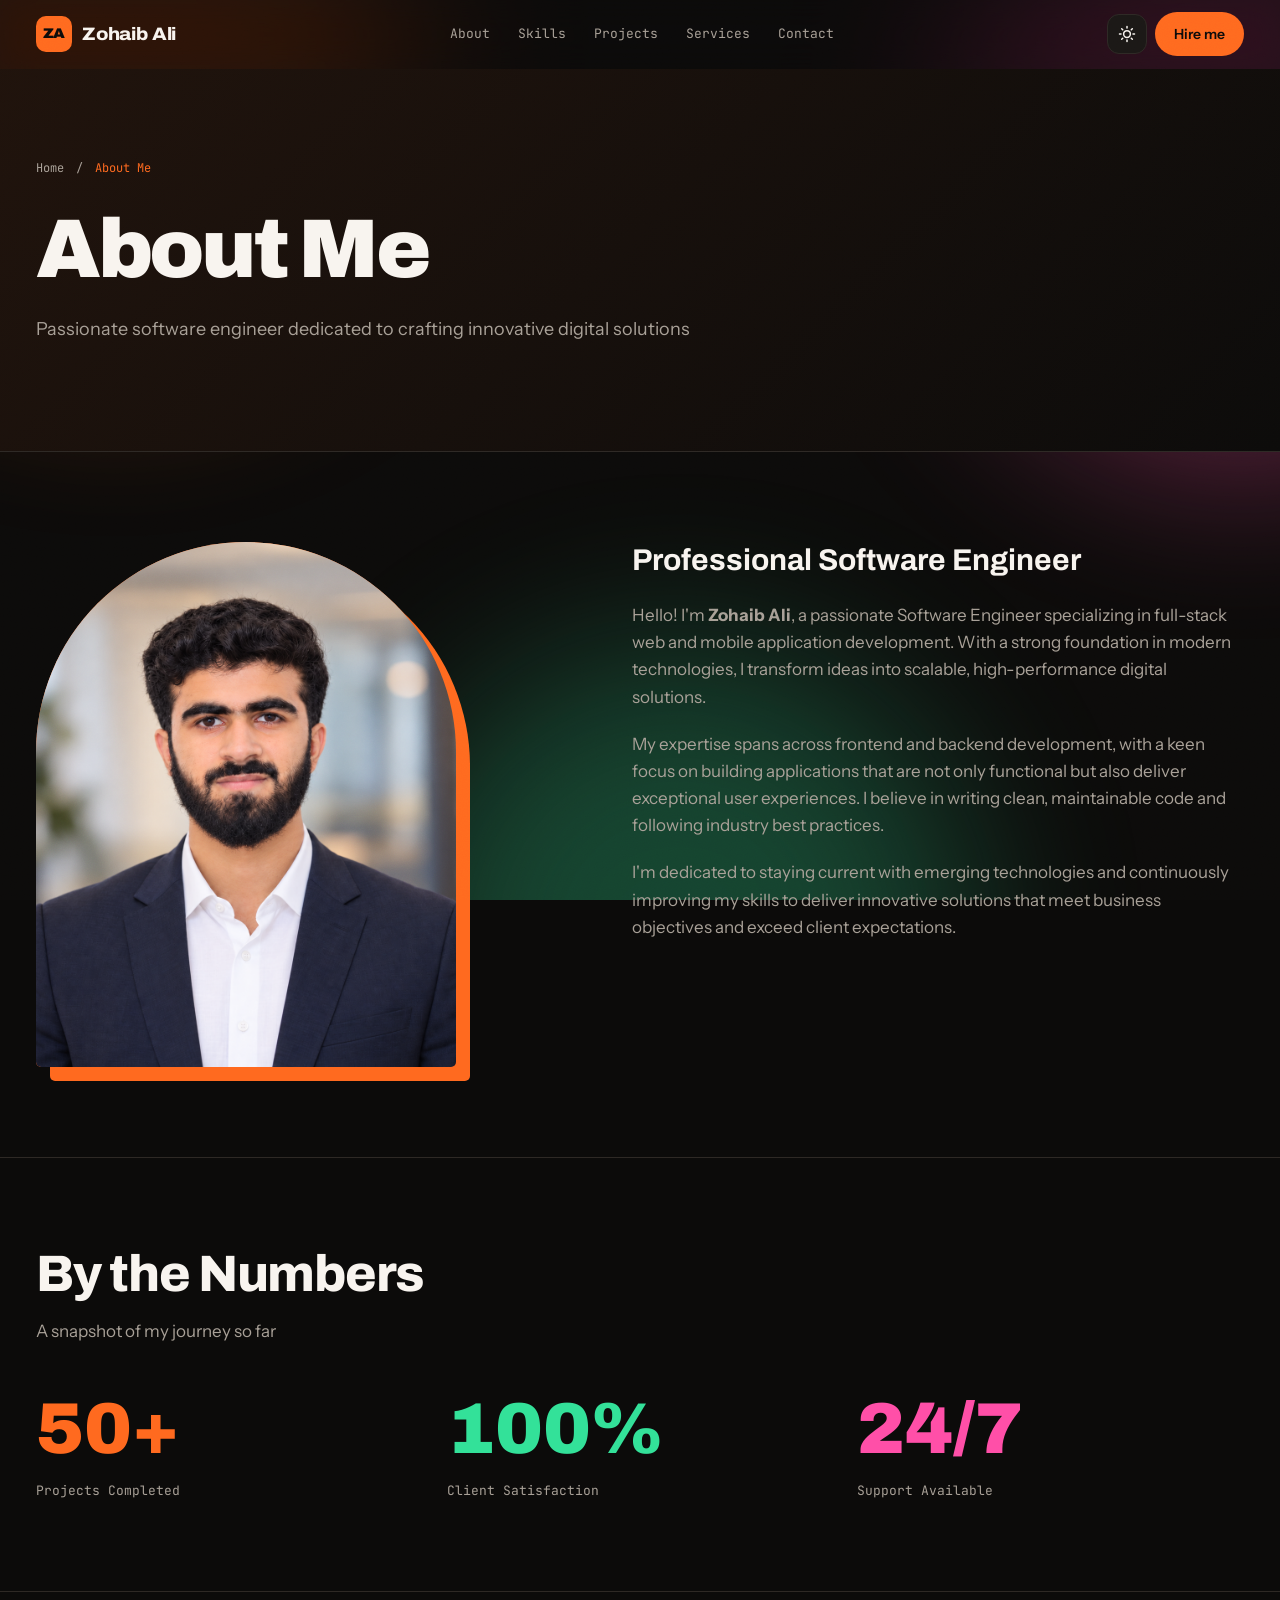
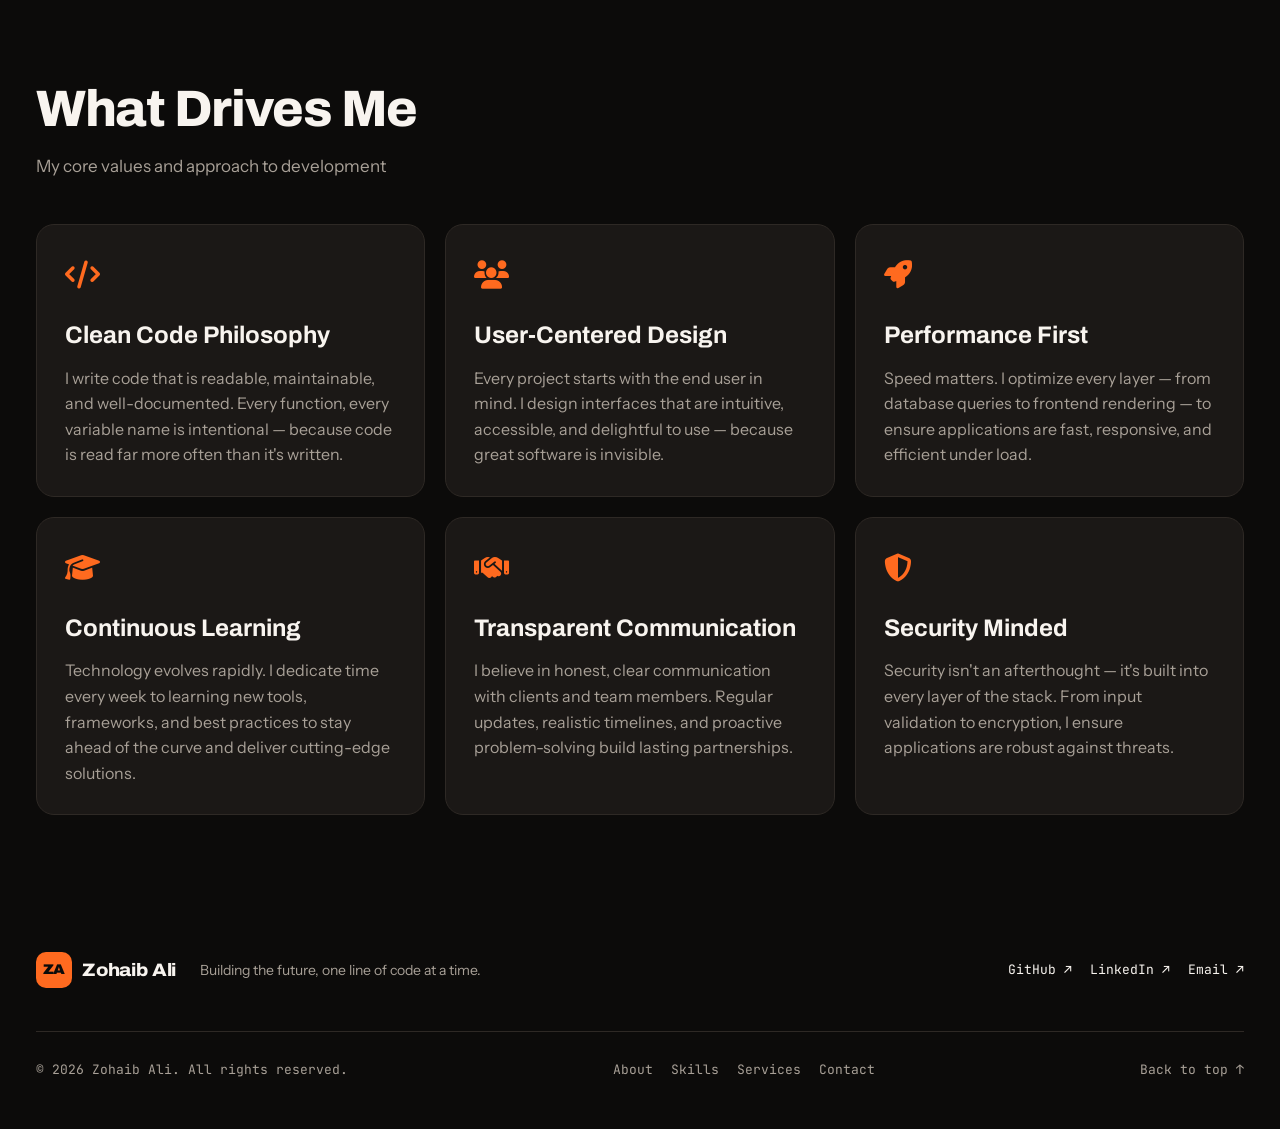
==== commit ac460c25: "Redesign portfolio with new headshot and updated contact links" ====
--- a/about.html
+++ b/about.html
@@ -1,212 +1,142 @@
 <!DOCTYPE html>
-<html lang="en">
 
-<head>
-    <meta charset="UTF-8">
-    <meta name="viewport" content="width=device-width, initial-scale=1.0">
-    <meta name="description" content="About Zohaib Ali - Software Engineer & Full Stack Developer. Learn about my background, experience, and passion for building digital solutions.">
-    <title>About Me | Zohaib Ali - Software Engineer</title>
-    <link rel="stylesheet" href="style.css">
-    <link rel="stylesheet" href="https://cdnjs.cloudflare.com/ajax/libs/font-awesome/6.4.0/css/all.min.css">
-    <link href="https://fonts.googleapis.com/css2?family=Inter:wght@300;400;500;600;700;800&display=swap" rel="stylesheet">
-</head>
-
-<body>
-    <!-- Navigation -->
-    <nav class="navbar" id="navbar">
-        <div class="container">
-            <div class="nav-wrapper">
-                <div class="logo">
-                    <a href="index.html">Zohaib<span class="accent">.</span>Ali</a>
-                </div>
-                <ul class="nav-menu" id="navMenu">
-                    <li><a href="index.html" class="nav-link">Home</a></li>
-                    <li><a href="about.html" class="nav-link active">About</a></li>
-                    <li><a href="skills.html" class="nav-link">Skills</a></li>
-                    <li><a href="index.html#projects" class="nav-link">Projects</a></li>
-                    <li><a href="services.html" class="nav-link">Services</a></li>
-                    <li><a href="contact.html" class="nav-link">Contact</a></li>
-                </ul>
-                <div class="nav-actions">
-                    <button class="theme-toggle" id="themeToggle" aria-label="Toggle theme">
-                        <i class="fas fa-moon"></i>
-                    </button>
-                    <button class="menu-toggle" id="menuToggle" aria-label="Toggle menu">
-                        <span></span>
-                        <span></span>
-                        <span></span>
-                    </button>
-                </div>
-            </div>
-        </div>
-    </nav>
-
-    <!-- Page Hero -->
-    <section class="page-hero">
-        <div class="container">
-            <div class="page-hero-breadcrumb">
-                <a href="index.html">Home</a>
-                <span class="separator">/</span>
-                <span class="current">About Me</span>
-            </div>
-            <h1>About Me</h1>
-            <p>Passionate software engineer dedicated to crafting innovative digital solutions</p>
-        </div>
-    </section>
-
-    <!-- About Section (Expanded) -->
-    <section class="about" id="about">
-        <div class="container">
-            <div class="about-content">
-                <div class="about-image">
-                    <div class="about-image-wrapper">
-                        <img src="profile.png" alt="Zohaib Ali">
-                        <div class="about-image-decoration"></div>
-                    </div>
-                </div>
-                <div class="about-text">
-                    <h3>Professional Software Engineer</h3>
-                    <p>
+<html data-theme="dark" lang="en"><head><meta charset="utf-8"/><meta content="width=device-width, initial-scale=1, viewport-fit=cover" name="viewport"/><meta content="About Zohaib Ali - Software Engineer &amp; Full Stack Developer. Learn about my background, experience, and passion for building digital solutions." name="description"/><meta content="#0C0B0A" name="theme-color"/><title>About Me | Zohaib Ali - Software Engineer</title><script>try{document.documentElement.dataset.theme=localStorage.getItem('portfolio-theme')||'dark'}catch(e){}</script><link href="https://fonts.googleapis.com" rel="preconnect"/><link crossorigin="" href="https://fonts.gstatic.com" rel="preconnect"/><link href="https://fonts.googleapis.com/css2?family=Archivo:wdth,wght@62..125,300..900&amp;family=Instrument+Sans:wght@400..700&amp;family=JetBrains+Mono:wght@400;500;700&amp;display=swap" rel="stylesheet"/><link href="https://cdnjs.cloudflare.com/ajax/libs/font-awesome/6.4.0/css/all.min.css" rel="stylesheet"/><link href="style.css?v=20261026c" rel="stylesheet"/><link href="favicon.svg" rel="icon" type="image/svg+xml"/></head><body><a class="skip-link" href="#top">Skip to content</a><div aria-hidden="true" class="aura"><div class="blob b1"></div><div class="blob b2"></div><div class="blob b3"></div></div><div class="cursor" hidden="" id="cursor"></div><header aria-label="Site header" class="nav" id="nav">
+<div class="wrap nav-in">
+<a aria-label="Zohaib Ali, back to top" class="logo" href="index.html#top"><span class="mono-mark">ZA</span><span>Zohaib Ali</span></a>
+<ul aria-label="Main navigation" class="links"><li><a href="index.html#about">About</a></li><li><a href="index.html#skills">Skills</a></li><li><a href="index.html#projects">Projects</a></li><li><a href="index.html#services">Services</a></li><li><a href="index.html#contact">Contact</a></li></ul>
+<div class="nav-actions">
+<button aria-label="Switch theme" class="icon-btn" id="themeToggle" type="button">
+<svg class="sun" fill="none" stroke="currentColor" stroke-linecap="round" stroke-width="2" viewbox="0 0 24 24"><circle cx="12" cy="12" r="4.5"></circle><path d="M12 2v2M12 20v2M4.9 4.9l1.4 1.4M17.7 17.7l1.4 1.4M2 12h2M20 12h2M4.9 19.1l1.4-1.4M17.7 6.3l1.4-1.4"></path></svg>
+<svg class="moon" fill="none" stroke="currentColor" stroke-linecap="round" stroke-linejoin="round" stroke-width="2" viewbox="0 0 24 24"><path d="M20.5 14.5A8.5 8.5 0 0 1 9.5 3.5a8.5 8.5 0 1 0 11 11z"></path></svg>
+</button>
+<button aria-controls="mobileMenu" aria-expanded="false" aria-label="Open menu" class="icon-btn menu-btn" id="menuBtn" type="button">
+<svg fill="none" stroke="currentColor" stroke-linecap="round" stroke-width="2" viewbox="0 0 24 24"><path d="M4 7h16M4 12h16M4 17h10"></path></svg>
+</button>
+<a class="btn btn-primary btn-sm hire magnetic" href="contact.html">Hire me</a>
+</div>
+</div>
+<nav aria-label="Mobile" class="mobile-menu" hidden="" id="mobileMenu">
+<div class="wrap">
+<ul><li><a href="index.html#about">About</a></li><li><a href="index.html#skills">Skills</a></li><li><a href="index.html#projects">Projects</a></li><li><a href="index.html#services">Services</a></li><li><a href="index.html#contact">Contact</a></li></ul>
+</div>
+</nav>
+<div class="progress" id="progress"></div>
+</header><main class="detail-page" id="top"><section class="page-hero">
+<div class="container">
+<div class="page-hero-breadcrumb">
+<a href="index.html">Home</a>
+<span class="separator">/</span>
+<span class="current">About Me</span>
+</div>
+<h1>About Me</h1>
+<p>Passionate software engineer dedicated to crafting innovative digital solutions</p>
+</div>
+</section><section class="about" id="about">
+<div class="container">
+<div class="about-content">
+<div class="about-image">
+<div class="about-image-wrapper">
+<img alt="Zohaib Ali" loading="lazy" src="profile.png?v=20261026"/>
+<div class="about-image-decoration"></div>
+</div>
+</div>
+<div class="about-text">
+<h3>Professional Software Engineer</h3>
+<p>
                         Hello! I'm <strong>Zohaib Ali</strong>, a passionate Software Engineer specializing in
                         full-stack web and mobile application development. With a strong foundation in modern
                         technologies, I transform ideas into scalable, high-performance digital solutions.
                     </p>
-                    <p>
+<p>
                         My expertise spans across frontend and backend development, with a keen focus on
                         building applications that are not only functional but also deliver exceptional user
                         experiences. I believe in writing clean, maintainable code and following industry
                         best practices.
                     </p>
-                    <p>
+<p>
                         I'm dedicated to staying current with emerging technologies and continuously improving
                         my skills to deliver innovative solutions that meet business objectives and exceed
                         client expectations.
                     </p>
-                </div>
-            </div>
-        </div>
-    </section>
-
-    <!-- Stats Section -->
-    <section class="skills" style="padding-bottom: 2rem;">
-        <div class="container">
-            <div class="section-header">
-                <h2 class="section-title">By the Numbers</h2>
-                <p class="section-subtitle">A snapshot of my journey so far</p>
-            </div>
-            <div class="about-stats" style="max-width: 900px; margin: 0 auto;">
-                <div class="stat-item">
-                    <div class="stat-number">50+</div>
-                    <div class="stat-label">Projects Completed</div>
-                </div>
-                <div class="stat-item">
-                    <div class="stat-number">100%</div>
-                    <div class="stat-label">Client Satisfaction</div>
-                </div>
-                <div class="stat-item">
-                    <div class="stat-number">24/7</div>
-                    <div class="stat-label">Support Available</div>
-                </div>
-            </div>
-        </div>
-    </section>
-
-    <!-- What I Do Section -->
-    <section class="services">
-        <div class="container">
-            <div class="section-header">
-                <h2 class="section-title">What Drives Me</h2>
-                <p class="section-subtitle">My core values and approach to development</p>
-            </div>
-            <div class="features-grid">
-                <div class="feature-card">
-                    <div class="feature-card-icon">
-                        <i class="fas fa-code"></i>
-                    </div>
-                    <h4>Clean Code Philosophy</h4>
-                    <p>I write code that is readable, maintainable, and well-documented. Every function,
+</div>
+</div>
+</div>
+</section><section class="skills">
+<div class="container">
+<div class="section-header">
+<h2 class="section-title">By the Numbers</h2>
+<p class="section-subtitle">A snapshot of my journey so far</p>
+</div>
+<div class="about-stats">
+<div class="stat-item">
+<div class="stat-number">50+</div>
+<div class="stat-label">Projects Completed</div>
+</div>
+<div class="stat-item">
+<div class="stat-number">100%</div>
+<div class="stat-label">Client Satisfaction</div>
+</div>
+<div class="stat-item">
+<div class="stat-number">24/7</div>
+<div class="stat-label">Support Available</div>
+</div>
+</div>
+</div>
+</section><section class="services">
+<div class="container">
+<div class="section-header">
+<h2 class="section-title">What Drives Me</h2>
+<p class="section-subtitle">My core values and approach to development</p>
+</div>
+<div class="features-grid">
+<div class="feature-card">
+<div class="feature-card-icon">
+<i class="fas fa-code"></i>
+</div>
+<h4>Clean Code Philosophy</h4>
+<p>I write code that is readable, maintainable, and well-documented. Every function,
                         every variable name is intentional — because code is read far more often than it's written.</p>
-                </div>
-                <div class="feature-card">
-                    <div class="feature-card-icon">
-                        <i class="fas fa-users"></i>
-                    </div>
-                    <h4>User-Centered Design</h4>
-                    <p>Every project starts with the end user in mind. I design interfaces that are intuitive,
+</div>
+<div class="feature-card">
+<div class="feature-card-icon">
+<i class="fas fa-users"></i>
+</div>
+<h4>User-Centered Design</h4>
+<p>Every project starts with the end user in mind. I design interfaces that are intuitive,
                         accessible, and delightful to use — because great software is invisible.</p>
-                </div>
-                <div class="feature-card">
-                    <div class="feature-card-icon">
-                        <i class="fas fa-rocket"></i>
-                    </div>
-                    <h4>Performance First</h4>
-                    <p>Speed matters. I optimize every layer — from database queries to frontend rendering — to
+</div>
+<div class="feature-card">
+<div class="feature-card-icon">
+<i class="fas fa-rocket"></i>
+</div>
+<h4>Performance First</h4>
+<p>Speed matters. I optimize every layer — from database queries to frontend rendering — to
                         ensure applications are fast, responsive, and efficient under load.</p>
-                </div>
-                <div class="feature-card">
-                    <div class="feature-card-icon">
-                        <i class="fas fa-graduation-cap"></i>
-                    </div>
-                    <h4>Continuous Learning</h4>
-                    <p>Technology evolves rapidly. I dedicate time every week to learning new tools, frameworks,
+</div>
+<div class="feature-card">
+<div class="feature-card-icon">
+<i class="fas fa-graduation-cap"></i>
+</div>
+<h4>Continuous Learning</h4>
+<p>Technology evolves rapidly. I dedicate time every week to learning new tools, frameworks,
                         and best practices to stay ahead of the curve and deliver cutting-edge solutions.</p>
-                </div>
-                <div class="feature-card">
-                    <div class="feature-card-icon">
-                        <i class="fas fa-handshake"></i>
-                    </div>
-                    <h4>Transparent Communication</h4>
-                    <p>I believe in honest, clear communication with clients and team members. Regular updates,
+</div>
+<div class="feature-card">
+<div class="feature-card-icon">
+<i class="fas fa-handshake"></i>
+</div>
+<h4>Transparent Communication</h4>
+<p>I believe in honest, clear communication with clients and team members. Regular updates,
                         realistic timelines, and proactive problem-solving build lasting partnerships.</p>
-                </div>
-                <div class="feature-card">
-                    <div class="feature-card-icon">
-                        <i class="fas fa-shield-halved"></i>
-                    </div>
-                    <h4>Security Minded</h4>
-                    <p>Security isn't an afterthought — it's built into every layer of the stack. From input
+</div>
+<div class="feature-card">
+<div class="feature-card-icon">
+<i class="fas fa-shield-halved"></i>
+</div>
+<h4>Security Minded</h4>
+<p>Security isn't an afterthought — it's built into every layer of the stack. From input
                         validation to encryption, I ensure applications are robust against threats.</p>
-                </div>
-            </div>
-        </div>
-    </section>
-
-    <!-- Footer -->
-    <footer class="footer">
-        <div class="container">
-            <div class="footer-content">
-                <div class="footer-logo">
-                    <a href="index.html">Zohaib<span class="accent">.</span>Ali</a>
-                    <p>Building the future, one line of code at a time.</p>
-                </div>
-                <div class="footer-links">
-                    <h4>Quick Links</h4>
-                    <ul>
-                        <li><a href="index.html">Home</a></li>
-                        <li><a href="about.html">About</a></li>
-                        <li><a href="skills.html">Skills</a></li>
-                        <li><a href="index.html#projects">Projects</a></li>
-                        <li><a href="services.html">Services</a></li>
-                        <li><a href="contact.html">Contact</a></li>
-                    </ul>
-                </div>
-                <div class="footer-social">
-                    <h4>Connect With Me</h4>
-                    <div class="social-links">
-                        <a href="https://github.com/ZohaibAli-dev/" target="_blank" rel="noopener" class="social-link" title="GitHub"><i class="fab fa-github"></i></a>
-                        <a href="https://www.linkedin.com/zohaibali-dev/" target="_blank" rel="noopener" class="social-link" title="LinkedIn"><i class="fab fa-linkedin"></i></a>
-                        <a href="mailto:iamzohaibali@gmail.com" class="social-link" title="Email"><i class="fas fa-envelope"></i></a>
-                        <a href="https://wa.me/923259938497" target="_blank" rel="noopener" class="social-link" title="WhatsApp"><i class="fab fa-whatsapp"></i></a>
-                    </div>
-                </div>
-            </div>
-            <div class="footer-bottom">
-                <p>&copy; 2026 Zohaib Ali. All rights reserved.</p>
-            </div>
-        </div>
-    </footer>
-
-    <script src="script.js"></script>
-</body>
-
-</html>
+</div>
+</div>
+</div>
+</section></main><footer><div class="wrap"><div class="footer-top"><a class="logo" href="index.html#top"><span class="mono-mark">ZA</span>Zohaib Ali</a><p>Building the future, one line of code at a time.</p><div class="footer-socials"><a href="https://github.com/ZohaibAli-dev/" rel="noopener noreferrer" target="_blank">GitHub ↗</a><a href="https://www.linkedin.com/in/zohaibali-dev/" rel="noopener noreferrer" target="_blank">LinkedIn ↗</a><a href="mailto:iamzohaibali@gmail.com">Email ↗</a></div></div><div class="foot"><span>© 2026 Zohaib Ali. All rights reserved.</span><nav aria-label="More about Zohaib" class="footer-pages"><a href="about.html">About</a><a href="skills.html">Skills</a><a href="services.html">Services</a><a href="contact.html">Contact</a></nav><a href="#top">Back to top ↑</a></div></div></footer><script defer="" src="script.js?v=20261026"></script></body></html>
--- a/style.css
+++ b/style.css
@@ -1,2158 +1,464 @@
-/* ========================================
-   CSS Reset & Custom Properties
-======================================== */
-
-* {
-    margin: 0;
-    padding: 0;
-    box-sizing: border-box;
-}
-
-:root {
-    /* Light Mode Colors */
-    --primary-color: #0066ff;
-    --primary-dark: #0052cc;
-    --primary-light: #3385ff;
-    --secondary-color: #1a1a1a;
-    --accent-color: #0066ff;
-    
-    --bg-primary: #ffffff;
-    --bg-secondary: #f8f9fa;
-    --bg-tertiary: #e9ecef;
-    --bg-card: #ffffff;
-    
-    --text-primary: #1a1a1a;
-    --text-secondary: #4a4a4a;
-    --text-tertiary: #6c757d;
-    --text-white: #ffffff;
-    
-    --border-color: #dee2e6;
-    --shadow-sm: 0 2px 4px rgba(0, 0, 0, 0.05);
-    --shadow-md: 0 4px 12px rgba(0, 0, 0, 0.1);
-    --shadow-lg: 0 8px 24px rgba(0, 0, 0, 0.15);
-    --shadow-xl: 0 16px 48px rgba(0, 0, 0, 0.2);
-    
-    /* Typography */
-    --font-primary: 'Inter', -apple-system, BlinkMacSystemFont, 'Segoe UI', sans-serif;
-    --font-size-base: 16px;
-    --line-height-base: 1.6;
-    
-    /* Spacing */
-    --spacing-xs: 0.5rem;
-    --spacing-sm: 1rem;
-    --spacing-md: 2rem;
-    --spacing-lg: 3rem;
-    --spacing-xl: 4rem;
-    
-    /* Border Radius */
-    --radius-sm: 0.5rem;
-    --radius-md: 1rem;
-    --radius-lg: 1.5rem;
-    --radius-full: 50%;
-    
-    /* Transitions */
-    --transition-fast: 0.2s ease;
-    --transition-base: 0.3s ease;
-    --transition-slow: 0.5s ease;
-}
-
-/* Dark Mode Colors */
-body.dark-mode {
-    --bg-primary: #0a0a0a;
-    --bg-secondary: #1a1a1a;
-    --bg-tertiary: #2a2a2a;
-    --bg-card: #1a1a1a;
-    
-    --text-primary: #ffffff;
-    --text-secondary: #e0e0e0;
-    --text-tertiary: #a0a0a0;
-    
-    --border-color: #333333;
-    --shadow-sm: 0 2px 4px rgba(0, 0, 0, 0.3);
-    --shadow-md: 0 4px 12px rgba(0, 0, 0, 0.4);
-    --shadow-lg: 0 8px 24px rgba(0, 0, 0, 0.5);
-    --shadow-xl: 0 16px 48px rgba(0, 0, 0, 0.6);
-}
-
-/* ========================================
-   Base Styles
-======================================== */
-
-html {
-    scroll-behavior: smooth;
-    font-size: var(--font-size-base);
-}
-
-body {
-    font-family: var(--font-primary);
-    line-height: var(--line-height-base);
-    color: var(--text-primary);
-    background-color: var(--bg-primary);
-    transition: background-color var(--transition-base), color var(--transition-base);
-    overflow-x: hidden;
-}
-
-.container {
-    max-width: 1200px;
-    margin: 0 auto;
-    padding: 0 2rem;
-}
-
-section {
-    padding: 5rem 0;
-}
-
-img {
-    max-width: 100%;
-    height: auto;
-    display: block;
-}
-
-a {
-    text-decoration: none;
-    color: inherit;
-    transition: color var(--transition-fast);
-}
-
-/* ========================================
-   Navigation
-======================================== */
-
-.navbar {
-    position: fixed;
-    top: 0;
-    left: 0;
-    width: 100%;
-    background-color: var(--bg-primary);
-    box-shadow: var(--shadow-sm);
-    z-index: 1000;
-    transition: all var(--transition-base);
-}
-
-.navbar.scrolled {
-    box-shadow: var(--shadow-md);
-}
-
-.nav-wrapper {
-    display: flex;
-    align-items: center;
-    justify-content: space-between;
-    padding: 1rem 0;
-}
-
-.logo a {
-    font-size: 1.5rem;
-    font-weight: 700;
-    color: var(--text-primary);
-}
-
-.logo .accent {
-    color: var(--primary-color);
-}
-
-.nav-menu {
-    display: flex;
-    list-style: none;
-    gap: 2rem;
-}
-
-.nav-link {
-    position: relative;
-    color: var(--text-secondary);
-    font-weight: 500;
-    transition: color var(--transition-fast);
-}
-
-.nav-link::after {
-    content: '';
-    position: absolute;
-    bottom: -0.5rem;
-    left: 0;
-    width: 0;
-    height: 2px;
-    background-color: var(--primary-color);
-    transition: width var(--transition-base);
-}
-
-.nav-link:hover,
-.nav-link.active {
-    color: var(--primary-color);
-}
-
-.nav-link:hover::after,
-.nav-link.active::after {
-    width: 100%;
-}
-
-.nav-actions {
-    display: flex;
-    align-items: center;
-    gap: 1rem;
-}
-
-.theme-toggle {
-    width: 40px;
-    height: 40px;
-    border: none;
-    background-color: var(--bg-secondary);
-    color: var(--text-primary);
-    border-radius: var(--radius-sm);
-    cursor: pointer;
-    display: flex;
-    align-items: center;
-    justify-content: center;
-    transition: all var(--transition-fast);
-}
-
-.theme-toggle:hover {
-    background-color: var(--primary-color);
-    color: var(--text-white);
-    transform: rotate(180deg);
-}
-
-.menu-toggle {
-    display: none;
-    flex-direction: column;
-    gap: 0.25rem;
-    width: 40px;
-    height: 40px;
-    padding: 0.5rem;
-    border: none;
-    background-color: transparent;
-    cursor: pointer;
-}
-
-.menu-toggle span {
-    width: 100%;
-    height: 2px;
-    background-color: var(--text-primary);
-    transition: all var(--transition-base);
-}
-
-.menu-toggle.active span:nth-child(1) {
-    transform: rotate(45deg) translate(5px, 5px);
-}
-
-.menu-toggle.active span:nth-child(2) {
-    opacity: 0;
-}
-
-.menu-toggle.active span:nth-child(3) {
-    transform: rotate(-45deg) translate(6px, -6px);
-}
-
-/* ========================================
-   Hero Section
-======================================== */
-
-.hero {
-    position: relative;
-    min-height: 100vh;
-    display: flex;
-    align-items: center;
-    padding-top: 5rem;
-    overflow: hidden;
-}
-
-.hero-content {
-    display: grid;
-    grid-template-columns: 1fr 1fr;
-    gap: 4rem;
-    align-items: center;
-}
-
-.hero-text {
-    animation: fadeInUp 1s ease;
-}
-
-.hero-greeting {
-    color: var(--primary-color);
-    font-size: 1.25rem;
-    font-weight: 600;
-    margin-bottom: 0.5rem;
-}
-
-.hero-name {
-    font-size: 3.5rem;
-    font-weight: 800;
-    margin-bottom: 0.5rem;
-    background: linear-gradient(135deg, var(--primary-color), var(--primary-light));
-    -webkit-background-clip: text;
-    -webkit-text-fill-color: transparent;
-    background-clip: text;
-}
-
-.hero-title {
-    font-size: 1.5rem;
-    font-weight: 600;
-    color: var(--text-secondary);
-    margin-bottom: 1.5rem;
-}
-
-.hero-description {
-    font-size: 1.125rem;
-    color: var(--text-tertiary);
-    margin-bottom: 2rem;
-    line-height: 1.8;
-}
-
-.hero-buttons {
-    display: flex;
-    gap: 1rem;
-    flex-wrap: wrap;
-}
-
-.hero-image {
-    position: relative;
-    animation: fadeIn 1s ease 0.3s both;
-}
-
-.image-wrapper {
-    position: relative;
-    width: 400px;
-    height: 400px;
-    margin: 0 auto;
-}
-
-.image-wrapper img {
-    width: 100%;
-    height: 100%;
-    object-fit: cover;
-    border-radius: var(--radius-full);
-    border: 5px solid var(--primary-color);
-    box-shadow: var(--shadow-xl);
-    position: relative;
-    z-index: 2;
-}
-
-.image-background {
-    position: absolute;
-    top: 20px;
-    right: -20px;
-    width: 100%;
-    height: 100%;
-    background: linear-gradient(135deg, var(--primary-color), var(--primary-light));
-    border-radius: var(--radius-full);
-    z-index: 1;
-    opacity: 0.3;
-}
-
-.hero-decoration {
-    position: absolute;
-    width: 100%;
-    height: 100%;
-    top: 0;
-    left: 0;
-    overflow: hidden;
-    z-index: -1;
-}
-
-.floating-shape {
-    position: absolute;
-    border-radius: var(--radius-full);
-    background: linear-gradient(135deg, var(--primary-color), var(--primary-light));
-    opacity: 0.1;
-    animation: float 6s ease-in-out infinite;
-}
-
-.shape-1 {
-    width: 300px;
-    height: 300px;
-    top: 10%;
-    right: 10%;
-}
-
-.shape-2 {
-    width: 200px;
-    height: 200px;
-    bottom: 20%;
-    left: 5%;
-    animation-delay: 2s;
-}
-
-.shape-3 {
-    width: 150px;
-    height: 150px;
-    top: 50%;
-    left: 50%;
-    animation-delay: 4s;
-}
-
-/* ========================================
-   Buttons
-======================================== */
-
-.btn {
-    display: inline-flex;
-    align-items: center;
-    gap: 0.5rem;
-    padding: 0.875rem 2rem;
-    font-size: 1rem;
-    font-weight: 600;
-    border-radius: var(--radius-sm);
-    border: none;
-    cursor: pointer;
-    transition: all var(--transition-base);
-    text-align: center;
-}
-
-.btn-primary {
-    background-color: var(--primary-color);
-    color: var(--text-white);
-    box-shadow: var(--shadow-md);
-}
-
-.btn-primary:hover {
-    background-color: var(--primary-dark);
-    transform: translateY(-2px);
-    box-shadow: var(--shadow-lg);
-}
-
-.btn-secondary {
-    background-color: transparent;
-    color: var(--text-primary);
-    border: 2px solid var(--border-color);
-}
-
-.btn-secondary:hover {
-    background-color: var(--bg-secondary);
-    border-color: var(--primary-color);
-    color: var(--primary-color);
-}
-
-.btn-block {
-    width: 100%;
-    justify-content: center;
-}
-
-/* ========================================
-   Section Headers
-======================================== */
-
-.section-header {
-    text-align: center;
-    margin-bottom: 4rem;
-}
-
-.section-title {
-    font-size: 2.5rem;
-    font-weight: 800;
-    margin-bottom: 1rem;
-    position: relative;
-    display: inline-block;
-}
-
-.section-title::after {
-    content: '';
-    position: absolute;
-    bottom: -0.5rem;
-    left: 50%;
-    transform: translateX(-50%);
-    width: 60px;
-    height: 4px;
-    background: linear-gradient(90deg, var(--primary-color), var(--primary-light));
-    border-radius: 2px;
-}
-
-.section-subtitle {
-    font-size: 1.125rem;
-    color: var(--text-tertiary);
-}
-
-/* ========================================
-   About Section
-======================================== */
-
-.about {
-    background-color: var(--bg-secondary);
-}
-
-.about-content {
-    display: grid;
-    grid-template-columns: 1fr 2fr;
-    gap: 4rem;
-    align-items: center;
-}
-
-.about-image-wrapper {
-    position: relative;
-    width: 100%;
-    max-width: 350px;
-}
-
-.about-image-wrapper img {
-    width: 100%;
-    height: auto;
-    border-radius: var(--radius-lg);
-    box-shadow: var(--shadow-lg);
-    position: relative;
-    z-index: 2;
-}
-
-.about-image-decoration {
-    position: absolute;
-    top: 20px;
-    left: -20px;
-    width: 100%;
-    height: 100%;
-    background: linear-gradient(135deg, var(--primary-color), var(--primary-light));
-    border-radius: var(--radius-lg);
-    z-index: 1;
-    opacity: 0.3;
-}
-
-.about-text h3 {
-    font-size: 2rem;
-    margin-bottom: 1.5rem;
-    color: var(--text-primary);
-}
-
-.about-text p {
-    font-size: 1.0625rem;
-    color: var(--text-secondary);
-    margin-bottom: 1.5rem;
-    line-height: 1.8;
-}
-
-.about-stats {
-    display: grid;
-    grid-template-columns: repeat(3, 1fr);
-    gap: 2rem;
-    margin-top: 2rem;
-}
-
-.stat-item {
-    text-align: center;
-    padding: 1.5rem;
-    background-color: var(--bg-card);
-    border-radius: var(--radius-md);
-    box-shadow: var(--shadow-sm);
-    transition: all var(--transition-base);
-}
-
-.stat-item:hover {
-    transform: translateY(-5px);
-    box-shadow: var(--shadow-md);
-}
-
-.stat-number {
-    font-size: 2.5rem;
-    font-weight: 800;
-    color: var(--primary-color);
-    margin-bottom: 0.5rem;
-}
-
-.stat-label {
-    font-size: 0.875rem;
-    color: var(--text-tertiary);
-    font-weight: 500;
-}
-
-/* ========================================
-   Skills Section
-======================================== */
-
-.skills-grid {
-    display: grid;
-    grid-template-columns: repeat(auto-fit, minmax(300px, 1fr));
-    gap: 2rem;
-}
-
-.skill-category {
-    background-color: var(--bg-card);
-    padding: 2rem;
-    border-radius: var(--radius-lg);
-    box-shadow: var(--shadow-sm);
-    transition: all var(--transition-base);
-    border: 2px solid transparent;
-}
-
-.skill-category:hover {
-    transform: translateY(-5px);
-    box-shadow: var(--shadow-lg);
-    border-color: var(--primary-color);
-}
-
-.skill-category-icon {
-    width: 60px;
-    height: 60px;
-    background: linear-gradient(135deg, var(--primary-color), var(--primary-light));
-    border-radius: var(--radius-md);
-    display: flex;
-    align-items: center;
-    justify-content: center;
-    font-size: 1.75rem;
-    color: var(--text-white);
-    margin-bottom: 1.5rem;
-}
-
-.skill-category h3 {
-    font-size: 1.5rem;
-    margin-bottom: 1.5rem;
-    color: var(--text-primary);
-}
-
-.skill-items {
-    display: flex;
-    flex-wrap: wrap;
-    gap: 0.75rem;
-}
-
-.skill-tag {
-    display: inline-block;
-    padding: 0.5rem 1rem;
-    background-color: var(--bg-secondary);
-    color: var(--text-secondary);
-    border-radius: var(--radius-sm);
-    font-size: 0.875rem;
-    font-weight: 500;
-    transition: all var(--transition-fast);
-}
-
-.skill-tag:hover {
-    background-color: var(--primary-color);
-    color: var(--text-white);
-    transform: translateY(-2px);
-}
-
-/* ========================================
-   Projects Section
-======================================== */
-
-.projects {
-    background-color: var(--bg-secondary);
-}
-
-.projects-grid {
-    display: grid;
-    grid-template-columns: repeat(auto-fill, minmax(350px, 1fr));
-    gap: 2rem;
-}
-
-.project-card {
-    background-color: var(--bg-card);
-    border-radius: var(--radius-lg);
-    overflow: hidden;
-    box-shadow: var(--shadow-sm);
-    transition: all var(--transition-base);
-}
-
-.project-card:hover {
-    transform: translateY(-10px);
-    box-shadow: var(--shadow-xl);
-}
-
-.project-image {
-    position: relative;
-    width: 100%;
-    height: 250px;
-    overflow: hidden;
-    background: linear-gradient(135deg, var(--bg-tertiary), var(--bg-secondary));
-}
-
-.project-image img {
-    width: 100%;
-    height: 100%;
-    object-fit: cover;
-    transition: transform var(--transition-slow);
-}
-
-.project-card:hover .project-image img {
-    transform: scale(1.1);
-}
-
-.project-overlay {
-    position: absolute;
-    top: 0;
-    left: 0;
-    width: 100%;
-    height: 100%;
-    background: rgba(0, 102, 255, 0.9);
-    display: flex;
-    align-items: center;
-    justify-content: center;
-    opacity: 0;
-    transition: opacity var(--transition-base);
-}
-
-.project-card:hover .project-overlay {
-    opacity: 1;
-}
-
-.project-links {
-    display: flex;
-    gap: 1rem;
-}
-
-.project-link {
-    width: 50px;
-    height: 50px;
-    background-color: var(--text-white);
-    color: var(--primary-color);
-    border-radius: var(--radius-full);
-    display: flex;
-    align-items: center;
-    justify-content: center;
-    font-size: 1.25rem;
-    transition: all var(--transition-fast);
-}
-
-.project-link:hover {
-    transform: scale(1.1) rotate(360deg);
-}
-
-.project-content {
-    padding: 1.5rem;
-}
-
-.project-content h3 {
-    font-size: 1.5rem;
-    margin-bottom: 1rem;
-    color: var(--text-primary);
-}
-
-.project-content p {
-    color: var(--text-secondary);
-    margin-bottom: 1.5rem;
-    line-height: 1.6;
-}
-
-.project-tech {
-    display: flex;
-    flex-wrap: wrap;
-    gap: 0.5rem;
-}
-
-.tech-tag {
-    padding: 0.375rem 0.75rem;
-    background-color: var(--bg-secondary);
-    color: var(--primary-color);
-    border-radius: var(--radius-sm);
-    font-size: 0.75rem;
-    font-weight: 600;
-}
-
-/* ========================================
-   Services Section
-======================================== */
-
-.services-grid {
-    display: grid;
-    grid-template-columns: repeat(auto-fit, minmax(280px, 1fr));
-    gap: 2rem;
-}
-
-.service-card {
-    background-color: var(--bg-card);
-    padding: 2.5rem;
-    border-radius: var(--radius-lg);
-    box-shadow: var(--shadow-sm);
-    transition: all var(--transition-base);
-    border: 2px solid transparent;
-}
-
-.service-card:hover {
-    transform: translateY(-10px);
-    box-shadow: var(--shadow-xl);
-    border-color: var(--primary-color);
-}
-
-.service-icon {
-    width: 70px;
-    height: 70px;
-    background: linear-gradient(135deg, var(--primary-color), var(--primary-light));
-    border-radius: var(--radius-md);
-    display: flex;
-    align-items: center;
-    justify-content: center;
-    font-size: 2rem;
-    color: var(--text-white);
-    margin-bottom: 1.5rem;
-    transition: transform var(--transition-base);
-}
-
-.service-card:hover .service-icon {
-    transform: rotateY(360deg);
-}
-
-.service-card h3 {
-    font-size: 1.5rem;
-    margin-bottom: 1rem;
-    color: var(--text-primary);
-}
-
-.service-card p {
-    color: var(--text-secondary);
-    margin-bottom: 1.5rem;
-    line-height: 1.8;
-}
-
-.service-features {
-    list-style: none;
-}
-
-.service-features li {
-    display: flex;
-    align-items: center;
-    gap: 0.75rem;
-    color: var(--text-secondary);
-    margin-bottom: 0.75rem;
-}
-
-.service-features i {
-    color: var(--primary-color);
-}
-
-/* ========================================
-   Contact Section
-======================================== */
-
-.contact {
-    background-color: var(--bg-secondary);
-}
-
-.contact-content {
-    display: grid;
-    grid-template-columns: 1fr 1.5fr;
-    gap: 4rem;
-}
-
-.contact-info h3 {
-    font-size: 2rem;
-    margin-bottom: 1rem;
-    color: var(--text-primary);
-}
-
-.contact-info > p {
-    color: var(--text-secondary);
-    margin-bottom: 2rem;
-    line-height: 1.8;
-}
-
-.contact-details {
-    margin-bottom: 2rem;
-}
-
-.contact-item {
-    display: flex;
-    gap: 1.5rem;
-    margin-bottom: 2rem;
-}
-
-.contact-icon {
-    width: 50px;
-    height: 50px;
-    background: linear-gradient(135deg, var(--primary-color), var(--primary-light));
-    border-radius: var(--radius-md);
-    display: flex;
-    align-items: center;
-    justify-content: center;
-    font-size: 1.25rem;
-    color: var(--text-white);
-    flex-shrink: 0;
-}
-
-.contact-text h4 {
-    font-size: 1rem;
-    margin-bottom: 0.5rem;
-    color: var(--text-primary);
-}
-
-.contact-text p,
-.contact-text a {
-    color: var(--text-secondary);
-}
-
-.contact-text a:hover {
-    color: var(--primary-color);
-}
-
-.social-links {
-    display: flex;
-    gap: 1rem;
-}
-
-.social-link {
-    width: 45px;
-    height: 45px;
-    background-color: var(--bg-card);
-    border-radius: var(--radius-sm);
-    display: flex;
-    align-items: center;
-    justify-content: center;
-    font-size: 1.25rem;
-    color: var(--text-primary);
-    transition: all var(--transition-base);
-    box-shadow: var(--shadow-sm);
-}
-
-.social-link:hover {
-    background-color: var(--primary-color);
-    color: var(--text-white);
-    transform: translateY(-3px);
-    box-shadow: var(--shadow-md);
-}
-
-/* Contact Form */
-.contact-form-wrapper {
-    background-color: var(--bg-card);
-    padding: 2.5rem;
-    border-radius: var(--radius-lg);
-    box-shadow: var(--shadow-md);
-}
-
-.form-group {
-    margin-bottom: 1.5rem;
-}
-
-.form-group label {
-    display: block;
-    font-weight: 600;
-    margin-bottom: 0.5rem;
-    color: var(--text-primary);
-}
-
-.form-group input,
-.form-group textarea {
-    width: 100%;
-    padding: 0.875rem 1rem;
-    border: 2px solid var(--border-color);
-    border-radius: var(--radius-sm);
-    background-color: var(--bg-primary);
-    color: var(--text-primary);
-    font-family: inherit;
-    font-size: 1rem;
-    transition: all var(--transition-fast);
-}
-
-.form-group input:focus,
-.form-group textarea:focus {
-    outline: none;
-    border-color: var(--primary-color);
-    box-shadow: 0 0 0 3px rgba(0, 102, 255, 0.1);
-}
-
-.form-group textarea {
-    resize: vertical;
-    min-height: 120px;
-}
-
-.error-message {
-    display: block;
-    color: #dc3545;
-    font-size: 0.875rem;
-    margin-top: 0.5rem;
-    min-height: 1.25rem;
-}
-
-.form-success {
-    display: none;
-    padding: 1rem;
-    background-color: #d4edda;
-    color: #155724;
-    border: 1px solid #c3e6cb;
-    border-radius: var(--radius-sm);
-    margin-top: 1rem;
-    text-align: center;
-}
-
-.form-success.show {
-    display: block;
-}
-
-/* ========================================
-   Footer
-======================================== */
-
-.footer {
-    background-color: var(--bg-tertiary);
-    padding: 3rem 0 1.5rem;
-}
-
-.footer-content {
-    display: grid;
-    grid-template-columns: 2fr 1fr 1fr;
-    gap: 3rem;
-    margin-bottom: 2rem;
-}
-
-.footer-logo a {
-    font-size: 1.75rem;
-    font-weight: 700;
-    color: var(--text-primary);
-}
-
-.footer-logo p {
-    color: var(--text-secondary);
-    margin-top: 1rem;
-    line-height: 1.6;
-}
-
-.footer-links h4,
-.footer-social h4 {
-    font-size: 1.125rem;
-    margin-bottom: 1.5rem;
-    color: var(--text-primary);
-}
-
-.footer-links ul {
-    list-style: none;
-}
-
-.footer-links li {
-    margin-bottom: 0.75rem;
-}
-
-.footer-links a {
-    color: var(--text-secondary);
-    transition: color var(--transition-fast);
-}
-
-.footer-links a:hover {
-    color: var(--primary-color);
-}
-
-.footer-bottom {
-    padding-top: 2rem;
-    border-top: 1px solid var(--border-color);
-    text-align: center;
-    color: var(--text-tertiary);
-}
-
-/* ========================================
-   Project Detail Pages
-======================================== */
-
-.project-detail-page {
-    padding-top: 80px;
-}
-
-/* Project Detail Hero */
-.project-detail-hero {
-    position: relative;
-    min-height: 60vh;
-    display: flex;
-    align-items: center;
-    overflow: hidden;
-    background: linear-gradient(135deg, var(--bg-secondary) 0%, var(--bg-primary) 100%);
-}
-
-.project-detail-hero::before {
-    content: '';
-    position: absolute;
-    top: -50%;
-    right: -20%;
-    width: 600px;
-    height: 600px;
-    background: radial-gradient(circle, rgba(0, 102, 255, 0.08) 0%, transparent 70%);
-    border-radius: 50%;
-    animation: float 8s ease-in-out infinite;
-}
-
-.project-detail-hero::after {
-    content: '';
-    position: absolute;
-    bottom: -30%;
-    left: -10%;
-    width: 400px;
-    height: 400px;
-    background: radial-gradient(circle, rgba(0, 102, 255, 0.06) 0%, transparent 70%);
-    border-radius: 50%;
-    animation: float 6s ease-in-out infinite reverse;
-}
-
-.project-hero-content {
-    display: grid;
-    grid-template-columns: 1fr 1fr;
-    gap: 4rem;
-    align-items: center;
-    position: relative;
-    z-index: 2;
-}
-
-.project-hero-text {
-    animation: fadeInUp 0.8s ease forwards;
-}
-
-.project-hero-breadcrumb {
-    display: flex;
-    align-items: center;
-    gap: 0.5rem;
-    margin-bottom: 1.5rem;
-    font-size: 0.9rem;
-}
-
-.project-hero-breadcrumb a {
-    color: var(--primary-color);
-    font-weight: 500;
-    transition: opacity var(--transition-fast);
-}
-
-.project-hero-breadcrumb a:hover {
-    opacity: 0.8;
-}
-
-.project-hero-breadcrumb .separator {
-    color: var(--text-tertiary);
-}
-
-.project-hero-breadcrumb .current {
-    color: var(--text-tertiary);
-}
-
-.project-hero-text h1 {
-    font-size: 3rem;
-    font-weight: 800;
-    margin-bottom: 1rem;
-    background: linear-gradient(135deg, var(--text-primary) 0%, var(--primary-color) 100%);
-    -webkit-background-clip: text;
-    -webkit-text-fill-color: transparent;
-    background-clip: text;
-    line-height: 1.2;
-}
-
-.project-hero-tagline {
-    font-size: 1.25rem;
-    color: var(--text-secondary);
-    line-height: 1.7;
-    margin-bottom: 2rem;
-}
-
-.project-hero-meta {
-    display: flex;
-    flex-wrap: wrap;
-    gap: 1.5rem;
-    margin-bottom: 2rem;
-}
-
-.project-meta-item {
-    display: flex;
-    align-items: center;
-    gap: 0.5rem;
-    font-size: 0.9rem;
-    color: var(--text-tertiary);
-}
-
-.project-meta-item i {
-    color: var(--primary-color);
-    font-size: 1rem;
-}
-
-.project-hero-tags {
-    display: flex;
-    flex-wrap: wrap;
-    gap: 0.5rem;
-}
-
-.project-hero-tags .tech-tag {
-    padding: 0.5rem 1rem;
-    font-size: 0.85rem;
-    border: 1px solid var(--border-color);
-    background-color: var(--bg-card);
-}
-
-.project-hero-image {
-    position: relative;
-    animation: fadeIn 1s ease 0.3s both;
-}
-
-.project-hero-image-wrapper {
-    position: relative;
-    border-radius: var(--radius-lg);
-    overflow: hidden;
-    box-shadow: var(--shadow-xl);
-    border: 2px solid var(--border-color);
-    transition: transform var(--transition-base);
-}
-
-.project-hero-image-wrapper:hover {
-    transform: translateY(-5px);
-}
-
-.project-hero-image-wrapper img {
-    width: 100%;
-    height: 350px;
-    object-fit: cover;
-    display: block;
-}
-
-.project-hero-image-glow {
-    position: absolute;
-    bottom: -20px;
-    left: 10%;
-    right: 10%;
-    height: 40px;
-    background: linear-gradient(135deg, var(--primary-color), var(--primary-light));
-    filter: blur(30px);
-    opacity: 0.3;
-    border-radius: 50%;
-}
-
-/* Project Overview */
-.project-overview {
-    background-color: var(--bg-primary);
-}
-
-.project-overview-content {
-    max-width: 800px;
-    margin: 0 auto;
-}
-
-.project-overview-content h3 {
-    font-size: 1.75rem;
-    margin-bottom: 1.5rem;
-    color: var(--text-primary);
-}
-
-.project-overview-content p {
-    font-size: 1.0625rem;
-    color: var(--text-secondary);
-    line-height: 1.9;
-    margin-bottom: 1.5rem;
-}
-
-/* Project Features */
-.project-features {
-    background-color: var(--bg-secondary);
-}
-
-.features-grid {
-    display: grid;
-    grid-template-columns: repeat(auto-fit, minmax(280px, 1fr));
-    gap: 1.5rem;
-}
-
-.feature-card {
-    background-color: var(--bg-card);
-    padding: 2rem;
-    border-radius: var(--radius-lg);
-    box-shadow: var(--shadow-sm);
-    border: 1px solid var(--border-color);
-    transition: all var(--transition-base);
-    position: relative;
-    overflow: hidden;
-}
-
-.feature-card::before {
-    content: '';
-    position: absolute;
-    top: 0;
-    left: 0;
-    width: 4px;
-    height: 0;
-    background: linear-gradient(180deg, var(--primary-color), var(--primary-light));
-    transition: height var(--transition-base);
-}
-
-.feature-card:hover {
-    transform: translateY(-5px);
-    box-shadow: var(--shadow-lg);
-    border-color: var(--primary-color);
-}
-
-.feature-card:hover::before {
-    height: 100%;
-}
-
-.feature-card-icon {
-    width: 50px;
-    height: 50px;
-    background: linear-gradient(135deg, var(--primary-color), var(--primary-light));
-    border-radius: var(--radius-md);
-    display: flex;
-    align-items: center;
-    justify-content: center;
-    font-size: 1.25rem;
-    color: var(--text-white);
-    margin-bottom: 1.25rem;
-}
-
-.feature-card h4 {
-    font-size: 1.125rem;
-    margin-bottom: 0.75rem;
-    color: var(--text-primary);
-}
-
-.feature-card p {
-    font-size: 0.9375rem;
-    color: var(--text-secondary);
-    line-height: 1.7;
-}
-
-/* Project Tech Stack Detail */
-.project-tech-stack {
-    background-color: var(--bg-primary);
-}
-
-.tech-stack-grid {
-    display: grid;
-    grid-template-columns: repeat(auto-fit, minmax(220px, 1fr));
-    gap: 1.5rem;
-}
-
-.tech-stack-item {
-    background-color: var(--bg-card);
-    padding: 1.75rem;
-    border-radius: var(--radius-lg);
-    box-shadow: var(--shadow-sm);
-    border: 1px solid var(--border-color);
-    text-align: center;
-    transition: all var(--transition-base);
-}
-
-.tech-stack-item:hover {
-    transform: translateY(-5px);
-    box-shadow: var(--shadow-lg);
-    border-color: var(--primary-color);
-}
-
-.tech-stack-item i {
-    font-size: 2.5rem;
-    margin-bottom: 1rem;
-    background: linear-gradient(135deg, var(--primary-color), var(--primary-light));
-    -webkit-background-clip: text;
-    -webkit-text-fill-color: transparent;
-    background-clip: text;
-}
-
-.tech-stack-item h4 {
-    font-size: 1.125rem;
-    margin-bottom: 0.5rem;
-    color: var(--text-primary);
-}
-
-.tech-stack-item p {
-    font-size: 0.875rem;
-    color: var(--text-tertiary);
-    line-height: 1.6;
-}
-
-/* Architecture Section */
-.project-architecture {
-    background-color: var(--bg-secondary);
-}
-
-.architecture-content {
-    max-width: 900px;
-    margin: 0 auto;
-}
-
-.architecture-steps {
-    position: relative;
-    padding-left: 3rem;
-}
-
-.architecture-steps::before {
-    content: '';
-    position: absolute;
-    left: 15px;
-    top: 0;
-    bottom: 0;
-    width: 2px;
-    background: linear-gradient(180deg, var(--primary-color), var(--primary-light), transparent);
-}
-
-.architecture-step {
-    position: relative;
-    margin-bottom: 2.5rem;
-    padding: 1.5rem;
-    background-color: var(--bg-card);
-    border-radius: var(--radius-md);
-    box-shadow: var(--shadow-sm);
-    border: 1px solid var(--border-color);
-    transition: all var(--transition-base);
-}
-
-.architecture-step:hover {
-    box-shadow: var(--shadow-md);
-    border-color: var(--primary-color);
-}
-
-.architecture-step::before {
-    content: '';
-    position: absolute;
-    left: -2.35rem;
-    top: 1.75rem;
-    width: 12px;
-    height: 12px;
-    background: var(--primary-color);
-    border-radius: 50%;
-    border: 3px solid var(--bg-secondary);
-    z-index: 1;
-}
-
-.architecture-step h4 {
-    font-size: 1.125rem;
-    color: var(--primary-color);
-    margin-bottom: 0.5rem;
-}
-
-.architecture-step p {
-    color: var(--text-secondary);
-    line-height: 1.7;
-    font-size: 0.95rem;
-}
-
-/* Challenges Section */
-.project-challenges {
-    background-color: var(--bg-primary);
-}
-
-.challenges-grid {
-    display: grid;
-    grid-template-columns: repeat(auto-fit, minmax(350px, 1fr));
-    gap: 2rem;
-}
-
-.challenge-card {
-    background-color: var(--bg-card);
-    border-radius: var(--radius-lg);
-    overflow: hidden;
-    box-shadow: var(--shadow-sm);
-    border: 1px solid var(--border-color);
-    transition: all var(--transition-base);
-}
-
-.challenge-card:hover {
-    transform: translateY(-5px);
-    box-shadow: var(--shadow-lg);
-}
-
-.challenge-header {
-    padding: 1.5rem;
-    background: linear-gradient(135deg, rgba(0, 102, 255, 0.05), rgba(51, 133, 255, 0.08));
-    border-bottom: 1px solid var(--border-color);
-    display: flex;
-    align-items: center;
-    gap: 1rem;
-}
-
-.challenge-header i {
-    font-size: 1.5rem;
-    color: #e74c3c;
-}
-
-.challenge-header h4 {
-    font-size: 1.0625rem;
-    color: var(--text-primary);
-}
-
-.challenge-body {
-    padding: 1.5rem;
-}
-
-.challenge-body .challenge-label {
-    font-size: 0.75rem;
-    font-weight: 700;
-    text-transform: uppercase;
-    letter-spacing: 0.1em;
-    margin-bottom: 0.5rem;
-}
-
-.challenge-body .challenge-label.problem {
-    color: #e74c3c;
-}
-
-.challenge-body .challenge-label.solution {
-    color: #27ae60;
-    margin-top: 1.25rem;
-}
-
-.challenge-body p {
-    color: var(--text-secondary);
-    line-height: 1.7;
-    font-size: 0.9375rem;
-}
-
-/* Project Navigation */
-.project-nav {
-    background-color: var(--bg-secondary);
-    padding: 3rem 0;
-}
-
-.project-nav-content {
-    display: flex;
-    justify-content: center;
-    align-items: center;
-    gap: 2rem;
-}
-
-.project-nav-btn {
-    display: inline-flex;
-    align-items: center;
-    gap: 0.75rem;
-    padding: 1rem 2rem;
-    background-color: var(--bg-card);
-    color: var(--text-primary);
-    border-radius: var(--radius-md);
-    box-shadow: var(--shadow-sm);
-    border: 1px solid var(--border-color);
-    font-weight: 600;
-    transition: all var(--transition-base);
-}
-
-.project-nav-btn:hover {
-    background-color: var(--primary-color);
-    color: var(--text-white);
-    border-color: var(--primary-color);
-    transform: translateY(-2px);
-    box-shadow: var(--shadow-md);
-}
-
-.project-nav-btn.btn-primary {
-    background-color: var(--primary-color);
-    color: var(--text-white);
-    border-color: var(--primary-color);
-}
-
-.project-nav-btn.btn-primary:hover {
-    background-color: var(--primary-dark);
-    border-color: var(--primary-dark);
-}
-
-/* View Details button on project cards */
-.project-card .project-details-btn {
-    display: inline-flex;
-    align-items: center;
-    gap: 0.5rem;
-    margin-top: 1rem;
-    padding: 0.625rem 1.25rem;
-    background: linear-gradient(135deg, var(--primary-color), var(--primary-light));
-    color: var(--text-white);
-    border-radius: var(--radius-sm);
-    font-size: 0.875rem;
-    font-weight: 600;
-    transition: all var(--transition-base);
-}
-
-.project-card .project-details-btn:hover {
-    transform: translateY(-2px);
-    box-shadow: 0 4px 15px rgba(0, 102, 255, 0.4);
-}
-
-.project-card .project-details-btn i {
-    font-size: 0.75rem;
-    transition: transform var(--transition-fast);
-}
-
-.project-card .project-details-btn:hover i {
-    transform: translateX(3px);
-}
-
-/* ========================================
-   Animations
-======================================== */
-
-@keyframes fadeIn {
-    from { opacity: 0; }
-    to { opacity: 1; }
-}
-
-@keyframes fadeInUp {
-    from { opacity: 0; transform: translateY(40px); }
-    to { opacity: 1; transform: translateY(0); }
-}
-
-@keyframes fadeInDown {
-    from { opacity: 0; transform: translateY(-40px); }
-    to { opacity: 1; transform: translateY(0); }
-}
-
-@keyframes fadeInLeft {
-    from { opacity: 0; transform: translateX(-60px); }
-    to { opacity: 1; transform: translateX(0); }
-}
-
-@keyframes fadeInRight {
-    from { opacity: 0; transform: translateX(60px); }
-    to { opacity: 1; transform: translateX(0); }
-}
-
-@keyframes scaleIn {
-    from { opacity: 0; transform: scale(0.85); }
-    to { opacity: 1; transform: scale(1); }
-}
-
-@keyframes blurIn {
-    from { opacity: 0; filter: blur(12px); transform: scale(0.95); }
-    to { opacity: 1; filter: blur(0); transform: scale(1); }
-}
-
-@keyframes float {
-    0%, 100% { transform: translateY(0); }
-    50% { transform: translateY(-20px); }
-}
-
-@keyframes shimmer {
-    0% { background-position: -200% center; }
-    100% { background-position: 200% center; }
-}
-
-@keyframes gradientFlow {
-    0% { background-position: 0% 50%; }
-    50% { background-position: 100% 50%; }
-    100% { background-position: 0% 50%; }
-}
-
-@keyframes pulse {
-    0%, 100% { transform: scale(1); }
-    50% { transform: scale(1.05); }
-}
-
-@keyframes rotate360 {
-    from { transform: rotate(0deg); }
-    to { transform: rotate(360deg); }
-}
-
-@keyframes titleReveal {
-    from { clip-path: inset(0 100% 0 0); opacity: 0; }
-    to { clip-path: inset(0 0% 0 0); opacity: 1; }
-}
-
-@keyframes underlineGrow {
-    from { width: 0; opacity: 0; }
-    to { width: 60px; opacity: 1; }
-}
-
-@keyframes borderGlow {
-    0%, 100% { box-shadow: 0 0 15px rgba(0, 102, 255, 0.3), 0 0 30px rgba(0, 102, 255, 0.1); }
-    50% { box-shadow: 0 0 25px rgba(0, 102, 255, 0.5), 0 0 50px rgba(0, 102, 255, 0.2); }
-}
-
-@keyframes slideInScale {
-    from { opacity: 0; transform: translateY(30px) scale(0.95); }
-    to { opacity: 1; transform: translateY(0) scale(1); }
-}
-
-@keyframes typewriter {
-    from { width: 0; }
-    to { width: 100%; }
-}
-
-@keyframes blink {
-    0%, 100% { opacity: 1; }
-    50% { opacity: 0; }
-}
-
-@keyframes morphBlob {
-    0%, 100% { border-radius: 60% 40% 30% 70% / 60% 30% 70% 40%; }
-    25% { border-radius: 30% 60% 70% 40% / 50% 60% 30% 60%; }
-    50% { border-radius: 50% 60% 30% 60% / 30% 60% 70% 40%; }
-    75% { border-radius: 60% 40% 60% 30% / 60% 40% 30% 70%; }
-}
-
-/* Utility Animation Classes */
-.fade-in { animation: fadeIn 1s ease; }
-.fade-in-up { animation: fadeInUp 1s ease; }
-.fade-in-down { animation: fadeInDown 1s ease; }
-.fade-in-left { animation: fadeInLeft 1s ease; }
-.fade-in-right { animation: fadeInRight 1s ease; }
-.scale-in { animation: scaleIn 0.8s ease; }
-.blur-in { animation: blurIn 0.8s ease; }
-
-/* Scroll-triggered animation states */
-.anim-hidden {
-    opacity: 0;
-}
-
-.anim-visible {
-    opacity: 1;
-}
-
-.anim-slide-up {
-    opacity: 0;
-    transform: translateY(40px);
-}
-
-.anim-slide-up.anim-visible {
-    opacity: 1;
-    transform: translateY(0);
-    transition: opacity 0.7s cubic-bezier(0.16, 1, 0.3, 1), transform 0.7s cubic-bezier(0.16, 1, 0.3, 1);
-}
-
-.anim-slide-left {
-    opacity: 0;
-    transform: translateX(-60px);
-}
-
-.anim-slide-left.anim-visible {
-    opacity: 1;
-    transform: translateX(0);
-    transition: opacity 0.7s cubic-bezier(0.16, 1, 0.3, 1), transform 0.7s cubic-bezier(0.16, 1, 0.3, 1);
-}
-
-.anim-slide-right {
-    opacity: 0;
-    transform: translateX(60px);
-}
-
-.anim-slide-right.anim-visible {
-    opacity: 1;
-    transform: translateX(0);
-    transition: opacity 0.7s cubic-bezier(0.16, 1, 0.3, 1), transform 0.7s cubic-bezier(0.16, 1, 0.3, 1);
-}
-
-.anim-scale-in {
-    opacity: 0;
-    transform: scale(0.85);
-}
-
-.anim-scale-in.anim-visible {
-    opacity: 1;
-    transform: scale(1);
-    transition: opacity 0.6s cubic-bezier(0.16, 1, 0.3, 1), transform 0.6s cubic-bezier(0.16, 1, 0.3, 1);
-}
-
-.anim-blur-in {
-    opacity: 0;
-    filter: blur(10px);
-    transform: scale(0.95);
-}
-
-.anim-blur-in.anim-visible {
-    opacity: 1;
-    filter: blur(0);
-    transform: scale(1);
-    transition: opacity 0.7s ease, filter 0.7s ease, transform 0.7s ease;
-}
-
-/* Section Header Animations */
-.section-header .section-title {
-    animation: none;
-}
-
-.section-header.anim-visible .section-title {
-    animation: titleReveal 0.8s cubic-bezier(0.16, 1, 0.3, 1) forwards;
-}
-
-.section-header.anim-visible .section-title::after {
-    animation: underlineGrow 0.6s ease 0.5s forwards;
-    width: 0;
-}
-
-.section-header.anim-visible .section-subtitle {
-    animation: fadeInUp 0.6s ease 0.4s both;
-}
-
-/* Hero Animations */
-.hero-text > * {
-    opacity: 0;
-    animation: fadeInUp 0.8s cubic-bezier(0.16, 1, 0.3, 1) forwards;
-}
-
-.hero-greeting {
-    animation-delay: 0.1s;
-}
-
-.hero-name {
-    animation-delay: 0.25s;
-    background-size: 200% auto;
-    animation: fadeInUp 0.8s cubic-bezier(0.16, 1, 0.3, 1) 0.25s forwards,
-               shimmer 4s ease-in-out 1.5s infinite;
-}
-
-.hero-title {
-    animation-delay: 0.4s;
-}
-
-.hero-description {
-    animation-delay: 0.55s;
-}
-
-.hero-buttons {
-    animation-delay: 0.7s;
-}
-
-/* Profile Image Glow */
-.image-wrapper img {
-    animation: borderGlow 3s ease-in-out infinite;
-}
-
-/* Hero Decoration Morphing Blobs */
-.floating-shape {
-    animation: float 6s ease-in-out infinite, morphBlob 8s ease-in-out infinite;
-}
-
-.shape-2 {
-    animation-delay: 2s;
-}
-
-.shape-3 {
-    animation-delay: 4s;
-}
-
-/* Card Stagger Delays */
-.skill-category:nth-child(1),
-.project-card:nth-child(1),
-.service-card:nth-child(1),
-.feature-card:nth-child(1),
-.tech-stack-item:nth-child(1) { transition-delay: 0s; }
-
-.skill-category:nth-child(2),
-.project-card:nth-child(2),
-.service-card:nth-child(2),
-.feature-card:nth-child(2),
-.tech-stack-item:nth-child(2) { transition-delay: 0.1s; }
-
-.skill-category:nth-child(3),
-.project-card:nth-child(3),
-.service-card:nth-child(3),
-.feature-card:nth-child(3),
-.tech-stack-item:nth-child(3) { transition-delay: 0.2s; }
-
-.skill-category:nth-child(4),
-.project-card:nth-child(4),
-.service-card:nth-child(4),
-.feature-card:nth-child(4),
-.tech-stack-item:nth-child(4) { transition-delay: 0.3s; }
-
-.skill-category:nth-child(5),
-.project-card:nth-child(5),
-.feature-card:nth-child(5),
-.tech-stack-item:nth-child(5) { transition-delay: 0.4s; }
-
-.skill-category:nth-child(6),
-.project-card:nth-child(6),
-.feature-card:nth-child(6) { transition-delay: 0.5s; }
-
-/* Interactive Hover Micro-Animations */
-.skill-category-icon,
-.service-icon,
-.feature-card-icon {
-    transition: transform 0.4s cubic-bezier(0.34, 1.56, 0.64, 1);
-}
-
-.skill-category:hover .skill-category-icon {
-    transform: rotateY(180deg) scale(1.1);
-}
-
-.service-card:hover .service-icon {
-    transform: rotateY(360deg) scale(1.1);
-}
-
-.feature-card:hover .feature-card-icon {
-    transform: translateY(-5px) scale(1.1);
-}
-
-/* Button Hover Effects */
-.btn-primary {
-    position: relative;
-    overflow: hidden;
-    z-index: 1;
-}
-
-.btn-primary::after {
-    content: '';
-    position: absolute;
-    top: 50%;
-    left: 50%;
-    width: 0;
-    height: 0;
-    background: rgba(255, 255, 255, 0.15);
-    border-radius: 50%;
-    transform: translate(-50%, -50%);
-    transition: width 0.6s ease, height 0.6s ease;
-    z-index: -1;
-}
-
-.btn-primary:hover::after {
-    width: 300px;
-    height: 300px;
-}
-
-/* Stat Number Counter Animation */
-.stat-item {
-    transition: all 0.4s cubic-bezier(0.34, 1.56, 0.64, 1);
-}
-
-.stat-item:hover {
-    transform: translateY(-8px) scale(1.03);
-}
-
-/* Social Link Hover */
-.social-link {
-    transition: all 0.3s cubic-bezier(0.34, 1.56, 0.64, 1);
-}
-
-.social-link:hover {
-    transform: translateY(-5px) scale(1.1);
-}
-
-/* Smooth Nav Link Indicator */
-.nav-link::after {
-    transition: width 0.3s cubic-bezier(0.34, 1.56, 0.64, 1);
-}
-
-/* Contact Icon Pulse */
-.contact-icon {
-    transition: transform 0.3s cubic-bezier(0.34, 1.56, 0.64, 1), box-shadow 0.3s ease;
-}
-
-.contact-item:hover .contact-icon {
-    transform: scale(1.15);
-    box-shadow: 0 0 20px rgba(0, 102, 255, 0.3);
-}
-
-/* Page Header for Dedicated Pages */
-.page-hero {
-    position: relative;
-    padding: 8rem 0 4rem;
-    background: linear-gradient(135deg, var(--bg-secondary) 0%, var(--bg-primary) 50%, var(--bg-secondary) 100%);
-    background-size: 200% 200%;
-    animation: gradientFlow 8s ease infinite;
-    overflow: hidden;
-    text-align: center;
-}
-
-.page-hero::before {
-    content: '';
-    position: absolute;
-    top: -50%;
-    left: -50%;
-    width: 200%;
-    height: 200%;
-    background: radial-gradient(circle at 30% 50%, rgba(0, 102, 255, 0.04) 0%, transparent 50%),
-                radial-gradient(circle at 70% 80%, rgba(0, 102, 255, 0.03) 0%, transparent 50%);
-    animation: rotate360 30s linear infinite;
-    z-index: 0;
-}
-
-.page-hero .container {
-    position: relative;
-    z-index: 1;
-}
-
-.page-hero-breadcrumb {
-    display: flex;
-    align-items: center;
-    justify-content: center;
-    gap: 0.5rem;
-    margin-bottom: 1.5rem;
-    font-size: 0.9rem;
-    animation: fadeInDown 0.6s ease forwards;
-}
-
-.page-hero-breadcrumb a {
-    color: var(--primary-color);
-    font-weight: 500;
-}
-
-.page-hero-breadcrumb .separator {
-    color: var(--text-tertiary);
-}
-
-.page-hero-breadcrumb .current {
-    color: var(--text-tertiary);
-}
-
-.page-hero h1 {
-    font-size: 3.5rem;
-    font-weight: 800;
-    background: linear-gradient(135deg, var(--text-primary) 0%, var(--primary-color) 100%);
-    -webkit-background-clip: text;
-    -webkit-text-fill-color: transparent;
-    background-clip: text;
-    margin-bottom: 1rem;
-    animation: blurIn 0.8s ease forwards;
-}
-
-.page-hero p {
-    font-size: 1.2rem;
-    color: var(--text-secondary);
-    max-width: 600px;
-    margin: 0 auto;
-    line-height: 1.8;
-    animation: fadeInUp 0.7s ease 0.3s both;
-}
-
-/* ========================================
-   Responsive Design
-======================================== */
-
-@media (max-width: 992px) {
-    .hero-content {
-        grid-template-columns: 1fr;
-        text-align: center;
-    }
-    
-    .hero-image {
-        order: -1;
-    }
-    
-    .image-wrapper {
-        width: 300px;
-        height: 300px;
-    }
-    
-    .hero-buttons {
-        justify-content: center;
-    }
-    
-    .about-content {
-        grid-template-columns: 1fr;
-        text-align: center;
-    }
-    
-    .about-image-wrapper {
-        margin: 0 auto;
-    }
-    
-    .contact-content {
-        grid-template-columns: 1fr;
-    }
-    
-    .footer-content {
-        grid-template-columns: 1fr;
-        text-align: center;
-    }
-    
-    .social-links {
-        justify-content: center;
-    }
-
-    /* Project Detail Responsive */
-    .project-hero-content {
-        grid-template-columns: 1fr;
-        text-align: center;
-    }
-
-    .project-hero-image {
-        order: -1;
-    }
-
-    .project-hero-breadcrumb {
-        justify-content: center;
-    }
-
-    .project-hero-meta {
-        justify-content: center;
-    }
-
-    .project-hero-tags {
-        justify-content: center;
-    }
-
-    .project-hero-text h1 {
-        font-size: 2.25rem;
-    }
-
-    .challenges-grid {
-        grid-template-columns: 1fr;
-    }
-
-    .project-nav-content {
-        flex-direction: column;
-    }
-}
-
-@media (max-width: 768px) {
-    .nav-menu {
-        position: fixed;
-        top: 70px;
-        left: -100%;
-        width: 100%;
-        height: calc(100vh - 70px);
-        background-color: var(--bg-primary);
-        flex-direction: column;
-        align-items: center;
-        padding: 2rem;
-        box-shadow: var(--shadow-lg);
-        transition: left var(--transition-base);
-    }
-    
-    .nav-menu.active {
-        left: 0;
-    }
-    
-    .menu-toggle {
-        display: flex;
-    }
-    
-    .hero-name {
-        font-size: 2.5rem;
-    }
-    
-    .hero-title {
-        font-size: 1.25rem;
-    }
-    
-    .section-title {
-        font-size: 2rem;
-    }
-    
-    .about-stats {
-        grid-template-columns: 1fr;
-    }
-    
-    .projects-grid {
-        grid-template-columns: 1fr;
-    }
-    
-    .container {
-        padding: 0 1rem;
-    }
-    
-    section {
-        padding: 3rem 0;
-    }
-
-    .project-hero-text h1 {
-        font-size: 2rem;
-    }
-
-    .project-hero-tagline {
-        font-size: 1.05rem;
-    }
-
-    .features-grid {
-        grid-template-columns: 1fr;
-    }
-
-    .tech-stack-grid {
-        grid-template-columns: repeat(2, 1fr);
-    }
-}
-
-@media (max-width: 480px) {
-    .hero-name {
-        font-size: 2rem;
-    }
-    
-    .hero-title {
-        font-size: 1rem;
-    }
-    
-    .hero-description {
-        font-size: 1rem;
-    }
-    
-    .hero-buttons {
-        flex-direction: column;
-        width: 100%;
-    }
-    
-    .btn {
-        width: 100%;
-    }
-    
-    .image-wrapper {
-        width: 250px;
-        height: 250px;
-    }
-    
-    .section-title {
-        font-size: 1.75rem;
-    }
-    
-    .skills-grid {
-        grid-template-columns: 1fr;
-    }
-
-    .tech-stack-grid {
-        grid-template-columns: 1fr;
-    }
-
-    .project-hero-image-wrapper img {
-        height: 220px;
-    }
-}
+
+/* Layout: split hero (expanded wordmark + typed role | arched portrait with orbit badges), crossing marquee tapes,
+   about (prose | code editor), stack grid, filterable work grid, git-log timeline, 4-step process, inverted contact panel. */
+:root{
+  --bg:#0C0B0A; --bg-2:#151311; --surface:#1B1816; --line:#2E2925; --fg:#F8F4EF; --muted:#A8A097;
+  --orange:#FF6A1F; --green:#33E199; --pink:#FF4FA8; --ink:#0C0B0A;
+  --glow:.38;
+  --display:"Archivo","Arial Black",Impact,system-ui,sans-serif;
+  --body:"Instrument Sans",system-ui,-apple-system,"Segoe UI",Roboto,sans-serif;
+  --mono:"JetBrains Mono",ui-monospace,SFMono-Regular,Menlo,Consolas,monospace;
+  --max:1200px; --r:18px;
+  --ease:cubic-bezier(.2,.75,.2,1);
+  color-scheme:dark;
+}
+@media (prefers-color-scheme: light){
+  :root:not([data-theme="dark"]){
+    --bg:#FFFFFF; --bg-2:#F6F2EE; --surface:#FFFFFF; --line:#E7E0D9; --fg:#110F0E; --muted:#6A625A;
+    --orange:#F25A0A; --green:#0FA968; --pink:#E3338B; --ink:#110F0E; --glow:.2; color-scheme:light;
+  }
+}
+:root[data-theme="light"]{
+  --bg:#FFFFFF; --bg-2:#F6F2EE; --surface:#FFFFFF; --line:#E7E0D9; --fg:#110F0E; --muted:#6A625A;
+  --orange:#F25A0A; --green:#0FA968; --pink:#E3338B; --ink:#110F0E; --glow:.2; color-scheme:light;
+}
+
+*,*::before,*::after{box-sizing:border-box}
+html{scroll-behavior:smooth;scroll-padding-top:84px}
+body{background:var(--bg);color:var(--fg);font-family:var(--body);font-size:17px;line-height:1.6;overflow-x:clip;-webkit-font-smoothing:antialiased}
+a{color:inherit}
+img{max-width:100%;display:block}
+::selection{background:var(--orange);color:var(--ink)}
+:focus-visible{outline:2px solid var(--orange);outline-offset:3px;border-radius:6px}
+
+.wrap{max-width:calc(var(--max) + 48px);margin-inline:auto;padding-left:max(20px,env(safe-area-inset-left,0px));padding-right:max(20px,env(safe-area-inset-right,0px))}
+
+/* ambience */
+.aura{position:fixed;inset:0;z-index:-1;overflow:hidden;pointer-events:none}
+.blob{position:absolute;width:46vmax;aspect-ratio:1;border-radius:50%;filter:blur(90px);opacity:var(--glow);animation:drift 22s var(--ease) infinite alternate}
+.blob.b1{background:var(--orange);top:-18vmax;left:-14vmax}
+.blob.b2{background:var(--pink);top:-10vmax;right:-20vmax;animation-delay:-7s;animation-duration:26s}
+.blob.b3{background:var(--green);bottom:-26vmax;left:30%;animation-delay:-12s;opacity:calc(var(--glow)*.7)}
+@keyframes drift{0%{transform:translate(0,0) scale(1)}50%{transform:translate(6vmax,4vmax) scale(1.12)}100%{transform:translate(-4vmax,8vmax) scale(.94)}}
+body::after{content:"";position:fixed;inset:0;pointer-events:none;z-index:90;opacity:.06;mix-blend-mode:overlay;
+  background-image:url("data:image/svg+xml,%3Csvg xmlns='http://www.w3.org/2000/svg' width='160' height='160'%3E%3Cfilter id='n'%3E%3CfeTurbulence type='fractalNoise' baseFrequency='.85' numOctaves='3' stitchTiles='stitch'/%3E%3C/filter%3E%3Crect width='100%25' height='100%25' filter='url(%23n)'/%3E%3C/svg%3E")}
+
+/* cursor ring */
+.cursor{position:fixed;left:0;top:0;width:34px;height:34px;margin:-17px 0 0 -17px;border:1.5px solid var(--orange);border-radius:50%;pointer-events:none;z-index:100;transition:width .3s var(--ease),height .3s var(--ease),margin .3s var(--ease),background .3s,border-color .3s;will-change:transform}
+.cursor.big{width:70px;height:70px;margin:-35px 0 0 -35px;background:color-mix(in srgb,var(--pink) 16%,transparent);border-color:var(--pink)}
+
+/* header */
+body::before{content:"";position:fixed;inset:0 0 auto;height:env(safe-area-inset-top,0px);z-index:60;background:var(--bg)}
+.nav{position:sticky;top:env(safe-area-inset-top,0px);z-index:50;background:color-mix(in srgb,var(--bg) 70%,transparent);backdrop-filter:blur(16px) saturate(1.4);-webkit-backdrop-filter:blur(16px) saturate(1.4);border-bottom:1px solid transparent;transition:border-color .3s}
+.nav.scrolled{border-color:var(--line)}
+.nav-in{display:flex;align-items:center;justify-content:space-between;gap:16px;height:68px}
+.progress{position:absolute;left:0;right:0;bottom:-1px;height:2px;background:linear-gradient(90deg,var(--orange),var(--pink),var(--green));transform-origin:left;transform:scaleX(0)}
+.logo{display:flex;align-items:center;gap:10px;text-decoration:none;font-family:var(--display);font-weight:800;font-stretch:110%;letter-spacing:-.01em;font-size:18px}
+.mono-mark{display:grid;place-items:center;width:36px;height:36px;border-radius:10px;background:var(--orange);color:var(--ink);font-size:14px;font-weight:900;transition:transform .5s var(--ease),background .3s}
+.logo:hover .mono-mark{transform:rotate(-12deg) scale(1.06);background:var(--pink)}
+.links{display:flex;gap:4px;list-style:none;margin:0;padding:0}
+.links a{display:block;padding:8px 12px;border-radius:999px;font-family:var(--mono);font-size:13px;text-decoration:none;color:var(--muted);transition:color .2s,background .2s}
+.links a:hover,.links a.active{color:var(--fg);background:color-mix(in srgb,var(--fg) 8%,transparent)}
+.nav-actions{display:flex;align-items:center;gap:8px}
+.icon-btn{display:grid;place-items:center;width:40px;height:40px;border-radius:12px;border:1px solid var(--line);background:var(--surface);color:var(--fg);cursor:pointer;transition:transform .3s var(--ease),border-color .2s}
+.icon-btn:hover{transform:rotate(-8deg);border-color:var(--orange)}
+.icon-btn svg{width:18px;height:18px}
+.icon-btn .sun{display:none}
+.icon-btn[data-mode="dark"] .sun{display:block}
+.icon-btn[data-mode="dark"] .moon{display:none}
+.menu-btn{display:none}
+.mobile-menu{border-top:1px solid var(--line);background:var(--bg)}
+.mobile-menu ul{list-style:none;margin:0;padding:12px 0 20px;display:grid;gap:2px}
+.mobile-menu a{display:block;padding:12px 4px;font-family:var(--display);font-weight:800;font-stretch:115%;font-size:28px;text-decoration:none;letter-spacing:-.01em}
+.mobile-menu a:hover{color:var(--orange)}
+
+/* buttons */
+.btn{position:relative;display:inline-flex;align-items:center;gap:10px;padding:15px 26px;border-radius:999px;font-family:var(--body);font-weight:600;font-size:16px;text-decoration:none;border:1.5px solid transparent;cursor:pointer;overflow:hidden;isolation:isolate;transition:transform .35s var(--ease),color .3s,border-color .3s}
+.btn::before{content:"";position:absolute;inset:0;z-index:-1;border-radius:inherit;transform:translateY(102%);transition:transform .45s var(--ease)}
+.btn:hover::before{transform:none}
+.btn-primary{background:var(--orange);color:var(--ink)}
+.btn-primary::before{background:var(--pink)}
+.btn-ghost{border-color:var(--fg);color:var(--fg)}
+.btn-ghost::before{background:var(--green)}
+.btn-ghost:hover{color:var(--ink);border-color:var(--green)}
+.btn .arr{transition:transform .35s var(--ease)}
+.btn:hover .arr{transform:translateX(4px) rotate(-45deg)}
+.btn-sm{padding:10px 18px;font-size:14px}
+
+/* hero */
+.hero{padding-block:clamp(40px,7vw,96px) clamp(48px,7vw,96px)}
+.hero-grid{display:grid;grid-template-columns:1.25fr 1fr;gap:clamp(32px,5vw,72px);align-items:center}
+.hero-copy{min-width:0}
+.eyebrow{display:inline-flex;align-items:center;gap:10px;margin:0 0 22px;padding:7px 14px 7px 10px;border:1px solid var(--line);border-radius:999px;background:var(--surface);font-family:var(--mono);font-size:12.5px;letter-spacing:.02em;color:var(--muted)}
+.pulse{position:relative;width:9px;height:9px;border-radius:50%;background:var(--green)}
+.pulse::after{content:"";position:absolute;inset:-5px;border-radius:50%;border:2px solid var(--green);animation:ping 1.8s ease-out infinite}
+@keyframes ping{0%{transform:scale(.4);opacity:1}100%{transform:scale(1.5);opacity:0}}
+.name{margin:0;font-family:var(--display);font-weight:900;font-stretch:118%;font-size:clamp(58px,10.6vw,150px);line-height:.86;letter-spacing:-.035em;text-transform:uppercase}
+.name .line{display:block;overflow:hidden;padding-bottom:.04em}
+.name .line>span{display:inline-block;animation:rise 1s var(--ease) both}
+.name .line:nth-child(2)>span{animation-delay:.12s}
+.name .ali{color:transparent;-webkit-text-stroke:2px var(--fg)}
+.name .dot{color:var(--pink);-webkit-text-stroke:0;font-style:normal;display:inline-block;animation:bounce 2.6s var(--ease) 1.2s infinite}
+@keyframes rise{from{transform:translateY(105%)}to{transform:none}}
+@keyframes bounce{0%,70%,100%{transform:none}80%{transform:translateY(-.12em)}90%{transform:translateY(.02em)}}
+.star{display:inline-block;width:.42em;height:.42em;margin-left:.12em;vertical-align:.32em;color:var(--green);animation:spin 9s linear infinite}
+@keyframes spin{to{transform:rotate(360deg)}}
+.role{margin:26px 0 0;font-family:var(--display);font-weight:600;font-stretch:100%;font-size:clamp(22px,2.4vw,30px);line-height:1.25;letter-spacing:-.01em;text-wrap:balance}
+.typed{color:var(--orange);transition:color .3s}
+.caret{display:inline-block;width:3px;height:1em;margin-left:3px;vertical-align:-.12em;background:currentColor;animation:blink 1s steps(1) infinite}
+@keyframes blink{50%{opacity:0}}
+.lede{margin:18px 0 0;max-width:52ch;color:var(--muted);font-size:18px}
+.cta-row{display:flex;flex-wrap:wrap;gap:12px;margin-top:32px}
+.fade-up{animation:fadeUp .9s var(--ease) both}
+@keyframes fadeUp{from{opacity:0;transform:translateY(18px)}to{opacity:1;transform:none}}
+.d1{animation-delay:.35s}.d2{animation-delay:.5s}.d3{animation-delay:.65s}.d4{animation-delay:.8s}
+
+.hero-visual{display:grid;place-items:center;padding:28px 24px 40px;min-width:0}
+.portrait{position:relative;width:min(420px,100%);aspect-ratio:4/5;max-width:100%;animation:fadeUp 1.1s var(--ease) .2s both}
+.arch{position:absolute;inset:0;border-radius:999px 999px 26px 26px}
+.arch.back{background:var(--orange);transform:translate(18px,18px) rotate(2deg);transition:transform .6s var(--ease)}
+.arch.ring{border:2px dashed var(--pink);transform:translate(-14px,-12px);transition:transform .6s var(--ease)}
+.portrait:hover .arch.back{transform:translate(24px,24px) rotate(4deg)}
+.portrait:hover .arch.ring{transform:translate(-20px,-18px)}
+.arch.photo{overflow:hidden;background:var(--surface)}
+.arch.photo img{width:100%;height:100%;object-fit:cover;object-position:50% 20%;transform:scale(1.02);transition:transform .8s var(--ease)}
+.portrait:hover .arch.photo img{transform:scale(1.07)}
+.badge{position:absolute;left:-30px;bottom:-26px;width:124px;height:124px;border-radius:50%;background:var(--green);color:var(--ink);display:grid;place-items:center;box-shadow:0 18px 40px -16px rgb(0 0 0 / .5)}
+.badge svg{position:absolute;inset:0;width:100%;height:100%;animation:spin 16s linear infinite}
+.badge text{font-family:var(--mono);font-size:10.4px;font-weight:700;letter-spacing:.12em;fill:currentColor}
+.badge .core{font-family:var(--display);font-weight:900;font-size:26px}
+.chip-f{position:absolute;display:inline-flex;align-items:center;gap:8px;padding:9px 14px;border-radius:999px;background:var(--surface);border:1px solid var(--line);font-family:var(--mono);font-size:13px;font-weight:500;box-shadow:0 16px 30px -18px rgb(0 0 0 / .55);animation:bob 5s ease-in-out infinite;white-space:nowrap}
+.chip-f i{width:8px;height:8px;border-radius:50%;background:var(--c)}
+.chip-f.c1{top:9%;left:-26px;--c:var(--orange)}
+.chip-f.c2{top:42%;right:-30px;--c:var(--green);animation-delay:-1.6s}
+.chip-f.c3{bottom:12%;right:-14px;--c:var(--pink);animation-delay:-3.2s}
+@keyframes bob{0%,100%{transform:translateY(0)}50%{transform:translateY(-12px)}}
+
+/* tapes */
+.tapes{position:relative;padding-block:70px;overflow:hidden}
+.tape{position:relative;width:112%;margin-left:-6%;padding-block:16px;overflow:hidden}
+.tape.t1{background:var(--orange);color:var(--ink);transform:rotate(-3deg);z-index:2}
+.tape.t2{position:absolute;left:0;top:50%;background:var(--green);color:var(--ink);transform:translateY(-50%) rotate(2.4deg);z-index:1}
+.track{display:flex;width:max-content;animation:slide 34s linear infinite}
+.tape.t2 .track{animation-direction:reverse;animation-duration:40s}
+.track span{display:inline-flex;align-items:center;gap:28px;padding-right:28px;font-family:var(--display);font-weight:800;font-stretch:112%;text-transform:uppercase;font-size:clamp(24px,3.6vw,46px);letter-spacing:-.01em;white-space:nowrap}
+.track b{font-weight:400;color:var(--pink);-webkit-text-stroke:1px var(--ink)}
+.tape.t2 .track b{color:var(--orange)}
+@keyframes slide{to{transform:translateX(-50%)}}
+
+/* sections */
+.section{padding-block:clamp(64px,9vw,120px)}
+.kicker{margin:0 0 16px;font-family:var(--mono);font-size:13px;letter-spacing:.06em;color:var(--orange)}
+.kicker::before{content:"// "}
+.h2{margin:0;font-family:var(--display);font-weight:800;font-stretch:108%;font-size:clamp(34px,5vw,64px);line-height:1;letter-spacing:-.03em;text-wrap:balance}
+.h2 em{font-style:normal;position:relative;white-space:nowrap}
+.hl-o{color:var(--orange)}.hl-g{color:var(--green)}.hl-p{color:var(--pink)}
+.sec-head{display:flex;flex-wrap:wrap;align-items:end;justify-content:space-between;gap:24px;margin-bottom:clamp(36px,5vw,56px)}
+.sec-head p.sub{margin:0;max-width:42ch;color:var(--muted)}
+
+/* about */
+.about-grid{display:grid;grid-template-columns:1.05fr 1fr;gap:clamp(32px,5vw,72px);align-items:start}
+.about-grid>*{min-width:0}
+.prose p{margin:22px 0 0;max-width:60ch;color:var(--muted)}
+.prose p strong{color:var(--fg);font-weight:600}
+.editor{border:1px solid var(--line);border-radius:var(--r);background:var(--bg-2);overflow:hidden;box-shadow:0 30px 60px -30px rgb(0 0 0 / .5);transform:rotate(1.2deg);transition:transform .6s var(--ease)}
+.editor:hover{transform:rotate(0) translateY(-4px)}
+.editor-bar{display:flex;align-items:center;gap:14px;padding:12px 16px;border-bottom:1px solid var(--line);background:var(--surface)}
+.lights{display:flex;gap:7px}
+.lights i{width:11px;height:11px;border-radius:50%;background:var(--pink)}
+.lights i:nth-child(2){background:var(--orange)}.lights i:nth-child(3){background:var(--green)}
+.tab{font-family:var(--mono);font-size:12.5px;color:var(--muted)}
+.editor pre{margin:0;padding:18px 0;overflow-x:auto;font-family:var(--mono);font-size:13.5px;line-height:1.75;counter-reset:ln}
+.editor code{display:block}
+.editor .l{display:block;padding:0 20px 0 0;white-space:pre}
+.editor .l::before{counter-increment:ln;content:counter(ln);display:inline-block;width:3.2em;padding-right:1.2em;text-align:right;color:color-mix(in srgb,var(--muted) 55%,transparent)}
+.k{color:var(--pink)}.s{color:var(--green)}.p{color:var(--orange)}.c{color:var(--muted);font-style:italic}.n{color:var(--orange)}
+.stats{display:grid;grid-template-columns:repeat(4,1fr);gap:0;margin-top:clamp(48px,6vw,80px);border-top:1px solid var(--line)}
+.stat{padding:26px 20px 0 0}
+.stat+.stat{padding-left:24px;border-left:1px solid var(--line)}
+.stat .num{font-family:var(--display);font-weight:900;font-stretch:115%;font-size:clamp(42px,5vw,68px);line-height:1;letter-spacing:-.03em;font-variant-numeric:tabular-nums}
+.stat:nth-child(1) .num{color:var(--orange)}.stat:nth-child(2) .num{color:var(--green)}.stat:nth-child(3) .num{color:var(--pink)}
+.stat .lbl{margin-top:10px;font-size:15px;color:var(--muted)}
+
+/* stack */
+.skills{display:grid;grid-template-columns:repeat(4,1fr);gap:16px}
+.skill{position:relative;display:flex;flex-direction:column;gap:14px;padding:26px 24px 24px;border:1px solid var(--line);border-radius:var(--r);background:var(--surface);overflow:hidden;isolation:isolate;transition:color .35s,border-color .35s,transform .5s var(--ease)}
+.skill::before{content:"";position:absolute;inset:0;z-index:-1;background:var(--c);clip-path:circle(0% at 100% 0%);transition:clip-path .7s var(--ease)}
+.skill:hover{color:var(--on);border-color:var(--c);transform:translateY(-6px)}
+.skill:hover::before{clip-path:circle(150% at 100% 0%)}
+.skill .glyph{font-family:var(--mono);font-weight:700;font-size:30px;line-height:1;color:var(--c);transition:color .35s}
+.skill:hover .glyph{color:var(--on)}
+.skill h3{margin:0;font-family:var(--display);font-weight:800;font-stretch:108%;font-size:23px;letter-spacing:-.02em}
+.skill p{margin:0;font-size:15px;color:var(--muted);transition:color .35s}
+.skill:hover p{color:var(--on)}
+.chips{display:flex;flex-wrap:wrap;gap:6px;margin:auto 0 0;padding:6px 0 0;list-style:none}
+.chips li{padding:4px 10px;border:1px solid var(--line);border-radius:999px;font-family:var(--mono);font-size:12px;transition:border-color .35s}
+.skill:hover .chips li{border-color:color-mix(in srgb,var(--on) 40%,transparent)}
+.also{display:flex;flex-wrap:wrap;align-items:center;gap:8px 10px;margin-top:28px;font-family:var(--mono);font-size:13px;color:var(--muted)}
+.also span.t{padding:5px 12px;border-radius:999px;background:color-mix(in srgb,var(--fg) 6%,transparent);color:var(--fg);transition:background .25s,color .25s}
+.also span.t:hover{background:var(--pink);color:var(--ink)}
+
+/* work */
+.filter{display:flex;flex-wrap:wrap;gap:8px}
+.filter button{padding:9px 16px;border-radius:999px;border:1px solid var(--line);background:transparent;color:var(--muted);font-family:var(--mono);font-size:13px;cursor:pointer;transition:all .25s}
+.filter button:hover{color:var(--fg);border-color:var(--fg)}
+.filter button[aria-pressed="true"]{background:var(--fg);color:var(--bg);border-color:var(--fg)}
+.work{display:grid;grid-template-columns:repeat(2,1fr);gap:22px}
+.card{position:relative;display:flex;flex-direction:column;border:1px solid var(--line);border-radius:22px;background:var(--surface);overflow:hidden;transition:transform .5s var(--ease),opacity .3s,border-color .3s,box-shadow .5s;transform-style:preserve-3d;will-change:transform}
+.card:hover{border-color:color-mix(in srgb,var(--m) 60%,var(--line));box-shadow:0 40px 70px -40px color-mix(in srgb,var(--m) 70%,transparent)}
+.card.out{opacity:0;transform:scale(.94)}
+.card::after{content:"";position:absolute;inset:0;pointer-events:none;background:radial-gradient(420px circle at var(--mx,50%) var(--my,0%),color-mix(in srgb,var(--m) 14%,transparent),transparent 60%);opacity:0;transition:opacity .3s}
+.card:hover::after{opacity:1}
+.mock{position:relative;aspect-ratio:16/10;max-width:100%;margin:12px 12px 0;border-radius:14px;overflow:hidden;background:var(--m);isolation:isolate}
+.mock::before{content:"";position:absolute;inset:0;background-image:radial-gradient(color-mix(in srgb,var(--ink) 22%,transparent) 1.2px,transparent 1.3px);background-size:16px 16px;opacity:.5}
+.win{position:absolute;left:9%;right:9%;top:13%;bottom:-6%;padding:30px 16px 16px;border-radius:12px 12px 0 0;background:var(--bg-2);box-shadow:0 24px 40px -14px rgb(0 0 0 / .45);transition:transform .7s var(--ease)}
+.win::before{content:"";position:absolute;top:12px;left:14px;width:8px;height:8px;border-radius:50%;background:var(--pink);box-shadow:13px 0 var(--orange),26px 0 var(--green)}
+.card:hover .win{transform:translateY(-8px)}
+.sk{height:8px;border-radius:4px;background:color-mix(in srgb,var(--fg) 13%,transparent)}
+.sk.hi{background:var(--m)}
+.w30{width:30%}.w40{width:40%}.w50{width:50%}.w60{width:60%}.w70{width:70%}.w80{width:80%}
+.col{display:flex;flex-direction:column;gap:8px}
+.row{display:flex;gap:8px;align-items:center}
+.tint{background:color-mix(in srgb,var(--m) 28%,var(--bg-2));border-radius:8px}
+.pop{position:absolute;right:6%;bottom:9%;z-index:2;display:flex;align-items:center;gap:8px;padding:9px 13px;border-radius:12px;background:var(--surface);color:var(--fg);border:1px solid var(--line);font-family:var(--mono);font-size:11.5px;white-space:nowrap;box-shadow:0 18px 30px -14px rgb(0 0 0 / .5);transform:rotate(3deg);transition:transform .7s var(--ease)}
+.pop i{width:8px;height:8px;border-radius:50%;background:var(--m)}
+.card:hover .pop{transform:translateY(-14px) rotate(-1deg)}
+.m-shop{display:grid;grid-template-columns:repeat(3,1fr);gap:10px}
+.m-shop .tile{aspect-ratio:1}
+.m-cal{display:grid;grid-template-columns:repeat(7,1fr);gap:5px}
+.m-cal i{aspect-ratio:1.3;border-radius:5px;background:color-mix(in srgb,var(--fg) 8%,transparent)}
+.m-cal i.on{background:var(--m)}
+.m-cal i.soft{background:color-mix(in srgb,var(--m) 35%,transparent)}
+.m-map{position:absolute;inset:30px 0 0;border-radius:0 0 0 0;overflow:hidden}
+.m-map svg{width:100%;height:100%}
+.route{stroke-dasharray:8 7;animation:dash 2.4s linear infinite}
+@keyframes dash{to{stroke-dashoffset:-30}}
+.m-chat{display:flex;flex-direction:column;gap:9px}
+.bub{height:22px;border-radius:12px 12px 12px 4px;background:color-mix(in srgb,var(--fg) 10%,transparent)}
+.bub.me{align-self:flex-end;border-radius:12px 12px 4px 12px;background:var(--m)}
+.m-inv .r{display:flex;justify-content:space-between;gap:10px;padding:7px 0;border-bottom:1px dashed color-mix(in srgb,var(--fg) 14%,transparent)}
+.m-store .banner{height:46px;margin-bottom:10px}
+.m-store .g{display:grid;grid-template-columns:1fr 1fr;gap:10px}
+.m-store .g div{height:52px}
+.card-body{display:flex;flex-direction:column;gap:10px;padding:22px 24px 26px;flex:1}
+.card-meta{display:flex;justify-content:space-between;gap:12px;font-family:var(--mono);font-size:12px;color:var(--muted);text-transform:uppercase;letter-spacing:.06em}
+.card-meta .type{color:var(--m)}
+.card h3{margin:0;font-family:var(--display);font-weight:800;font-stretch:110%;font-size:clamp(26px,2.6vw,32px);line-height:1.05;letter-spacing:-.025em}
+.card h3 small{display:block;margin-top:6px;font-family:var(--body);font-weight:500;font-stretch:100%;font-size:15.5px;letter-spacing:0;color:var(--muted)}
+.card p{margin:0;font-size:15.5px;color:var(--muted);max-width:56ch}
+.card .chips{margin-top:auto;padding-top:12px}
+.feat{display:flex;flex-wrap:wrap;gap:6px 16px;margin:2px 0 0;padding:0;list-style:none;font-size:14px}
+.feat li::before{content:"→ ";color:var(--m)}
+
+/* git log */
+.gitlog{list-style:none;margin:0;padding:0;position:relative;max-width:900px}
+.commit{position:relative;display:grid;grid-template-columns:44px 1fr;gap:18px;padding-bottom:42px}
+.commit:last-child{padding-bottom:0}
+.commit::before{content:"";position:absolute;left:21px;top:30px;bottom:-4px;width:2px;background:linear-gradient(var(--c),color-mix(in srgb,var(--c) 10%,transparent))}
+.commit:last-child::before{display:none}
+.node{position:relative;margin-top:4px;width:44px;height:44px;border-radius:50%;display:grid;place-items:center;background:var(--bg);border:2px solid var(--c)}
+.node::after{content:"";width:14px;height:14px;border-radius:50%;background:var(--c);transition:transform .4s var(--ease)}
+.commit:hover .node::after{transform:scale(1.6)}
+.commit-meta{display:flex;flex-wrap:wrap;align-items:center;gap:8px 12px;font-family:var(--mono);font-size:13px;color:var(--muted)}
+.hash{color:var(--c);font-weight:700}
+.ref{padding:2px 10px;border-radius:999px;background:var(--c);color:var(--ink);font-weight:700;font-size:11.5px}
+.commit h3{margin:10px 0 2px;font-family:var(--display);font-weight:800;font-stretch:106%;font-size:clamp(22px,2.4vw,28px);letter-spacing:-.02em;line-height:1.15}
+.commit .org{margin:0;font-weight:600}
+.commit p.desc{margin:10px 0 0;max-width:62ch;color:var(--muted)}
+.commit .chips{margin-top:14px}
+
+/* process */
+.steps{position:relative;display:grid;grid-template-columns:repeat(4,1fr);gap:24px;list-style:none;margin:0;padding:0}
+.steps::before{content:"";position:absolute;top:27px;left:28px;right:28px;height:2px;background:linear-gradient(90deg,var(--orange),var(--pink),var(--green),var(--fg));transform-origin:left;transition:transform 1.4s var(--ease)}
+.steps.armed::before{transform:scaleX(0)}
+.steps.armed.in::before{transform:none}
+.step{position:relative;min-width:0}
+.step .no{position:relative;display:grid;place-items:center;width:56px;height:56px;border-radius:50%;background:var(--c);color:var(--ink);font-family:var(--mono);font-weight:700;font-size:16px;transition:transform .5s var(--ease)}
+.step:hover .no{transform:scale(1.12) rotate(-10deg)}
+.step h3{margin:22px 0 8px;font-family:var(--display);font-weight:800;font-stretch:108%;font-size:23px;letter-spacing:-.02em}
+.step p{margin:0;color:var(--muted);font-size:15.5px}
+
+/* contact */
+.contact-panel{position:relative;overflow:hidden;isolation:isolate;border-radius:32px;background:var(--fg);color:var(--bg);padding:clamp(40px,7vw,96px) clamp(24px,6vw,80px)}
+.contact-panel .kicker{color:var(--pink)}
+.shape{position:absolute;z-index:-1;border-radius:50%;pointer-events:none}
+.shape.s1{width:280px;height:280px;right:-80px;top:-90px;background:var(--orange);animation:drift 14s var(--ease) infinite alternate}
+.shape.s2{width:150px;height:150px;right:14%;bottom:-60px;background:var(--green);animation:drift 11s var(--ease) -4s infinite alternate}
+.shape.s3{width:70px;height:70px;right:30%;top:22%;background:var(--pink);border-radius:18px;animation:spin 12s linear infinite}
+.mega{margin:0;font-family:var(--display);font-weight:900;font-stretch:115%;font-size:clamp(44px,8vw,112px);line-height:.92;letter-spacing:-.04em;text-wrap:balance;max-width:12ch}
+.grad{background:linear-gradient(90deg,var(--orange),var(--pink),var(--green),var(--orange));background-size:300% 100%;-webkit-background-clip:text;background-clip:text;color:transparent;animation:flow 8s linear infinite}
+@keyframes flow{to{background-position:300% 0}}
+.contact-panel p.sub{margin:26px 0 0;max-width:46ch;font-size:18px;color:color-mix(in srgb,var(--bg) 70%,var(--fg))}
+.email-row{display:flex;flex-wrap:wrap;align-items:center;gap:12px;margin-top:34px}
+.email{padding:14px 20px;border-radius:14px;border:1.5px dashed color-mix(in srgb,var(--bg) 35%,transparent);font-family:var(--mono);font-size:clamp(15px,2vw,20px);user-select:all;word-break:break-all;min-width:0}
+.copy{padding:15px 22px;border-radius:14px;border:0;background:var(--orange);color:var(--ink);font-weight:700;font-family:var(--body);font-size:15px;cursor:pointer;transition:transform .3s var(--ease),background .3s}
+.copy:hover{transform:translateY(-2px);background:var(--pink)}
+.copy.done{background:var(--green)}
+.socials{display:flex;flex-wrap:wrap;gap:10px;margin-top:22px;list-style:none;padding:0}
+.socials a{display:inline-flex;align-items:center;gap:8px;padding:10px 16px;border-radius:999px;border:1.5px solid color-mix(in srgb,var(--bg) 25%,transparent);text-decoration:none;font-family:var(--mono);font-size:13.5px;transition:background .25s,color .25s,border-color .25s}
+.socials a:hover{background:var(--bg);color:var(--fg);border-color:var(--bg)}
+
+footer{padding-block:40px 48px}
+.foot{display:flex;flex-wrap:wrap;justify-content:space-between;align-items:center;gap:16px;font-family:var(--mono);font-size:13px;color:var(--muted)}
+.foot a{text-decoration:none}
+.foot a:hover{color:var(--orange)}
+
+/* reveal: elements stay visible, only motion is deferred */
+.armed{transform:translateY(46px);transition:transform 1s var(--ease) var(--d,0s)}
+.armed.in{transform:none}
+.card.armed{transition:transform 1s var(--ease) var(--d,0s),opacity .3s,border-color .3s,box-shadow .5s}
+
+/* responsive */
+@media (max-width:1060px){
+  .skills{grid-template-columns:repeat(2,1fr)}
+  .links{display:none}
+  .menu-btn{display:grid}
+}
+@media (max-width:900px){
+  .hero-grid{grid-template-columns:1fr}
+  .hero-visual{padding-top:12px}
+  .portrait{width:min(360px,calc(100% - 40px))}
+  .about-grid{grid-template-columns:1fr}
+  .editor{transform:none}
+  .stats{grid-template-columns:repeat(2,1fr)}
+  .stat:nth-child(3){padding-left:0;border-left:0}
+  .stat:nth-child(n+3){border-top:1px solid var(--line);margin-top:26px}
+  .work{grid-template-columns:1fr}
+  .steps{grid-template-columns:repeat(2,1fr);row-gap:40px}
+  .steps::before{display:none}
+}
+@media (max-width:560px){
+  body{font-size:16px}
+  .skills{grid-template-columns:1fr}
+  .steps{grid-template-columns:1fr}
+  .hire{display:none}
+  .chip-f.c1{left:-12px}.chip-f.c2{right:-16px}.chip-f.c3{right:-8px}
+  .badge{left:-14px;width:104px;height:104px}
+  .badge text{font-size:10px}
+  .card-body{padding:20px 18px 22px}
+  .pop{font-size:10.5px}
+  .name .ali{-webkit-text-stroke-width:1.5px}
+}
+@media (prefers-reduced-motion: reduce){
+  *,*::before,*::after{animation:none!important;transition:none!important}
+  html{scroll-behavior:auto}
+  .cursor{display:none}
+}
+
+
+/* Shared additions for the existing portfolio's content and detail pages. */
+body{margin:0}
+.name{font-size:clamp(58px,8.2vw,118px)}
+.name .line>span{white-space:nowrap}
+.h2 em{white-space:normal}
+.btn-secondary{border-color:var(--fg);color:var(--fg)}
+.btn-secondary::before{background:var(--green)}
+.btn-secondary:hover{color:var(--ink);border-color:var(--green)}
+[hidden]{display:none!important}
+.skip-link{position:fixed;left:20px;top:-80px;z-index:120;background:var(--orange);color:var(--ink);padding:10px 18px;border-radius:10px}
+.skip-link:focus{top:12px}
+.name{font-size:clamp(58px,8.2vw,118px)}
+.name .star{width:.32em;height:.32em}
+.hero .role{min-height:2.5em}
+.arch.photo img{object-position:50% 36%}
+.stats{grid-template-columns:repeat(3,1fr)}
+.home-page .filter{margin-bottom:28px}
+.project-cover{display:block;text-decoration:none}
+.project-cover::before{display:none}
+.project-cover img{width:100%;height:100%;object-fit:cover;transition:transform .7s var(--ease)}
+.card:hover .project-cover img{transform:scale(1.04)}
+.project-open{position:absolute;bottom:16px;right:16px;display:grid;place-items:center;width:44px;height:44px;border-radius:50%;background:var(--m);color:var(--ink);font-size:25px}
+.card h3 a{text-decoration:none}
+.project-details{display:flex;justify-content:space-between;align-items:center;border-top:1px solid var(--line);padding-top:18px;margin-top:12px;text-decoration:none;font-family:var(--mono);font-size:13px}
+.project-details span{font-size:22px;color:var(--m)}
+.services-grid{display:grid;grid-template-columns:repeat(2,minmax(0,1fr));gap:20px}
+.service-card{position:relative;padding:32px;border:1px solid var(--line);border-radius:var(--r);background:var(--surface);transition:transform .4s,border-color .4s;--c:var(--orange)}
+.service-card:hover{transform:translateY(-5px);border-color:var(--c)}
+.service-number{position:absolute;right:28px;top:28px;font-family:var(--mono);font-size:13px;color:var(--muted)}
+.service-icon,.skill-category-icon,.feature-card-icon{color:var(--c,var(--orange));font-size:28px;margin-bottom:24px}
+.service-card h3{font-family:var(--display);font-size:clamp(23px,2.5vw,30px);line-height:1.15;letter-spacing:-.02em;margin:0 0 16px}
+.service-card p,.feature-card p{color:var(--muted);font-size:16px}
+.service-features{list-style:none;padding:0;margin:24px 0 0;display:grid;gap:8px;font-size:14px}
+.service-features i{color:var(--c,var(--green));margin-right:8px}
+.steps{grid-template-columns:repeat(5,minmax(0,1fr))}
+.step h3{font-size:21px}
+.step p{font-size:14.5px}
+.email a{text-decoration:none}
+.footer-top{display:flex;align-items:center;flex-wrap:wrap;gap:24px;padding-bottom:36px;margin-bottom:28px;border-bottom:1px solid var(--line)}
+.footer-top p{font-size:14px;color:var(--muted);flex:1}
+.footer-socials,.footer-pages{display:flex;flex-wrap:wrap;gap:18px}
+.footer-socials a{font-family:var(--mono);font-size:13px;text-decoration:none}
+.container{max-width:calc(var(--max) + 48px);margin-inline:auto;padding-inline:max(20px,env(safe-area-inset-left,0px))}
+.detail-page>section{padding-block:clamp(56px,7vw,96px)}
+.detail-page>section+section{border-top:1px solid var(--line)}
+.detail-page .page-hero{padding-block:clamp(56px,7vw,104px);background:linear-gradient(135deg,color-mix(in srgb,var(--orange) 8%,var(--bg)),var(--bg))}
+.page-hero h1,.project-hero-info h1{font-family:var(--display);font-weight:900;font-size:clamp(42px,6.5vw,88px);line-height:1;letter-spacing:-.04em;margin:30px 0 24px;text-wrap:balance}
+.page-hero h1{max-width:15ch}
+.page-hero p,.project-hero-tagline{font-size:18px;color:var(--muted);max-width:62ch}
+.page-hero-breadcrumb,.project-hero-breadcrumb{display:flex;gap:12px;flex-wrap:wrap;font-family:var(--mono);font-size:12px;color:var(--muted)}
+.page-hero-breadcrumb a,.project-hero-breadcrumb a{text-decoration:none}
+.page-hero-breadcrumb .current,.project-hero-breadcrumb .current{color:var(--orange)}
+.section-header{display:flex;flex-direction:column;gap:16px;margin-bottom:44px}
+.section-title{font-family:var(--display);font-weight:800;font-size:clamp(32px,4vw,54px);line-height:1.08;letter-spacing:-.025em;margin:0}
+.section-subtitle{color:var(--muted);margin:0}
+.detail-page .about-content,.contact-content,.project-hero-content{display:grid;grid-template-columns:1fr 1.15fr;gap:clamp(28px,5vw,72px);align-items:start}
+.detail-page .about-image-wrapper{border-radius:999px 999px 24px 24px;overflow:hidden;max-width:420px;aspect-ratio:4/5;background:var(--orange);box-shadow:14px 14px 0 var(--orange)}
+.detail-page .about-image-wrapper img{width:100%;height:100%;object-fit:cover;object-position:50% 36%}
+.about-text h3,.contact-info h3,.project-overview-content h3{font-family:var(--display);font-size:30px;line-height:1.2;margin:0 0 24px}
+.about-text p,.project-overview-content p{color:var(--muted);margin:0 0 20px}
+.about-stats{display:grid;grid-template-columns:repeat(3,1fr);gap:24px}
+.stat-number{font-family:var(--display);font-weight:900;font-size:clamp(40px,6vw,72px);color:var(--orange);line-height:1.1}
+.stat-label{font-family:var(--mono);font-size:13px;color:var(--muted);margin-top:12px}
+.stat-item:nth-child(2) .stat-number{color:var(--green)}
+.stat-item:nth-child(3) .stat-number{color:var(--pink)}
+.features-grid,.skills-grid,.tech-stack-grid{display:grid;grid-template-columns:repeat(3,minmax(0,1fr));gap:20px}
+.feature-card,.skill-category,.tech-stack-item,.challenge-card{padding:28px;border:1px solid var(--line);border-radius:var(--r);background:var(--surface)}
+.feature-card h4,.skill-category h3{font-family:var(--display);font-size:24px;line-height:1.15;margin:0 0 16px}
+.feature-card p{margin:0}
+.detail-page section.skills{display:block}
+.skill-items,.project-hero-tags{display:flex;flex-wrap:wrap;gap:8px}
+.skill-tag,.tech-tag{font-family:var(--mono);font-size:12px;border:1px solid var(--line);border-radius:999px;padding:5px 11px}
+.tech-stack-item{display:flex;align-items:center;gap:16px}
+.tech-stack-item>i{color:var(--green);font-size:28px}
+.tech-stack-item h4{font-size:17px;margin:0 0 6px}
+.tech-stack-item p{font-size:14px;color:var(--muted);margin:0}
+.project-hero-content{grid-template-columns:1.2fr 1fr;align-items:center}
+.project-hero-info h1{font-size:clamp(38px,5.2vw,70px)}
+.project-hero-image-wrapper{border:1px solid var(--line);padding:12px;border-radius:24px;background:var(--surface);transform:rotate(2deg)}
+.project-hero-image img{border-radius:14px;aspect-ratio:4/3;object-fit:cover;width:100%}
+.project-hero-meta{display:flex;flex-wrap:wrap;gap:14px 24px;margin-block:24px;color:var(--muted);font-family:var(--mono);font-size:12px}
+.project-meta-item{display:flex;align-items:center;gap:8px}
+.project-meta-item i{color:var(--orange)}
+.project-overview-content{max-width:85ch}
+.architecture-steps{counter-reset:approach;display:grid;gap:0;max-width:85ch}
+.architecture-step{padding:0 0 30px 28px;border-left:2px solid var(--line);position:relative}
+.architecture-step:before{content:'';position:absolute;left:-6px;top:8px;width:10px;height:10px;border-radius:50%;background:var(--green)}
+.architecture-step h4{font-family:var(--display);font-size:22px;margin:0 0 14px}
+.architecture-step p{color:var(--muted);margin:0}
+.challenges-grid{display:grid;grid-template-columns:1fr 1fr;gap:22px}
+.challenge-card h4{font-family:var(--display);font-size:23px;margin:0 0 22px}
+.challenge-card p{font-size:15px;color:var(--muted)}
+.challenge-card .challenge-label{color:var(--pink);font-family:var(--mono);font-size:12px}
+.challenge-card .solution-label{color:var(--green);font-family:var(--mono);font-size:12px}
+.project-nav-links{display:flex;justify-content:space-between;flex-wrap:wrap;gap:16px}
+.project-nav-btn{display:inline-flex;align-items:center;gap:12px;font-family:var(--mono);font-size:13px;text-decoration:none;padding:14px 18px;border:1px solid var(--line);border-radius:999px}
+.contact-info>p{color:var(--muted)}
+.contact-details{display:grid;gap:24px;margin-top:34px}
+.contact-item{display:flex;gap:18px;align-items:center}
+.contact-icon{font-size:23px;color:var(--orange)}
+.contact-text h4{font-family:var(--mono);font-size:12px;color:var(--muted);margin:0 0 4px}
+.contact-text p{margin:0}
+.contact-text a{text-decoration:none;overflow-wrap:anywhere}
+.social-links{display:flex;gap:10px;margin-top:30px}
+.social-link{display:grid;place-items:center;width:44px;height:44px;border:1px solid var(--line);border-radius:50%;text-decoration:none}
+.social-link:hover{color:var(--orange);border-color:var(--orange)}
+.contact-form-wrapper{padding:32px;border:1px solid var(--line);border-radius:24px;background:var(--surface)}
+.contact-form{display:grid;gap:24px}
+.form-group{display:grid;gap:10px}
+.form-group label{font-family:var(--mono);font-size:12px;color:var(--muted)}
+.form-group input,.form-group textarea{width:100%;min-width:0;padding:14px 16px;border:1px solid var(--line);border-radius:10px;background:var(--bg-2);color:var(--fg);font-family:var(--body);font-size:16px}
+.form-group textarea{resize:vertical;min-height:150px}
+.btn-block{justify-content:center}
+@media(max-width:1060px){.features-grid,.skills-grid,.tech-stack-grid{grid-template-columns:repeat(2,minmax(0,1fr))}.steps{grid-template-columns:repeat(3,minmax(0,1fr))}.steps::before{display:none}}
+@media(max-width:900px){.detail-page .about-content,.contact-content,.project-hero-content{grid-template-columns:1fr}.detail-page .about-image-wrapper{margin-inline:auto}.project-hero-image-wrapper{transform:none}.hero .role{min-height:2.5em}.steps{grid-template-columns:repeat(2,minmax(0,1fr))}.stats{grid-template-columns:repeat(3,minmax(0,1fr))}.stat:nth-child(3){padding-left:24px;border-left:1px solid var(--line)}.stat:nth-child(n+3){border-top:0;margin-top:0}.challenges-grid{grid-template-columns:1fr}}
+@media(max-width:600px){.services-grid,.features-grid,.skills-grid,.tech-stack-grid,.steps{grid-template-columns:1fr}.service-card,.feature-card,.skill-category,.contact-form-wrapper{padding:24px}.stats{grid-template-columns:1fr}.stat,.stat+.stat,.stat:nth-child(3){border-left:0;padding:22px 0}.stat+.stat{border-top:1px solid var(--line)}.stat .num{font-size:54px}.about-stats{grid-template-columns:1fr;gap:28px}.footer-top{align-items:flex-start;flex-direction:column;gap:16px}.footer-top p{margin:0}.footer-pages{gap:16px}.contact-panel{border-radius:22px}.editor pre{font-size:11px}.hero-visual{padding-inline:12px}.name{font-size:clamp(48px,16vw,96px)}.hero{padding-top:46px}.eyebrow{font-size:10.5px}.project-nav-links{flex-direction:column}.project-nav-btn{justify-content:center}.project-hero-image img{aspect-ratio:4/3}.card-meta{font-size:10px}.role{font-size:23px}.hero .role{min-height:3.75em}.contact-panel .shape.s3{opacity:.35}}
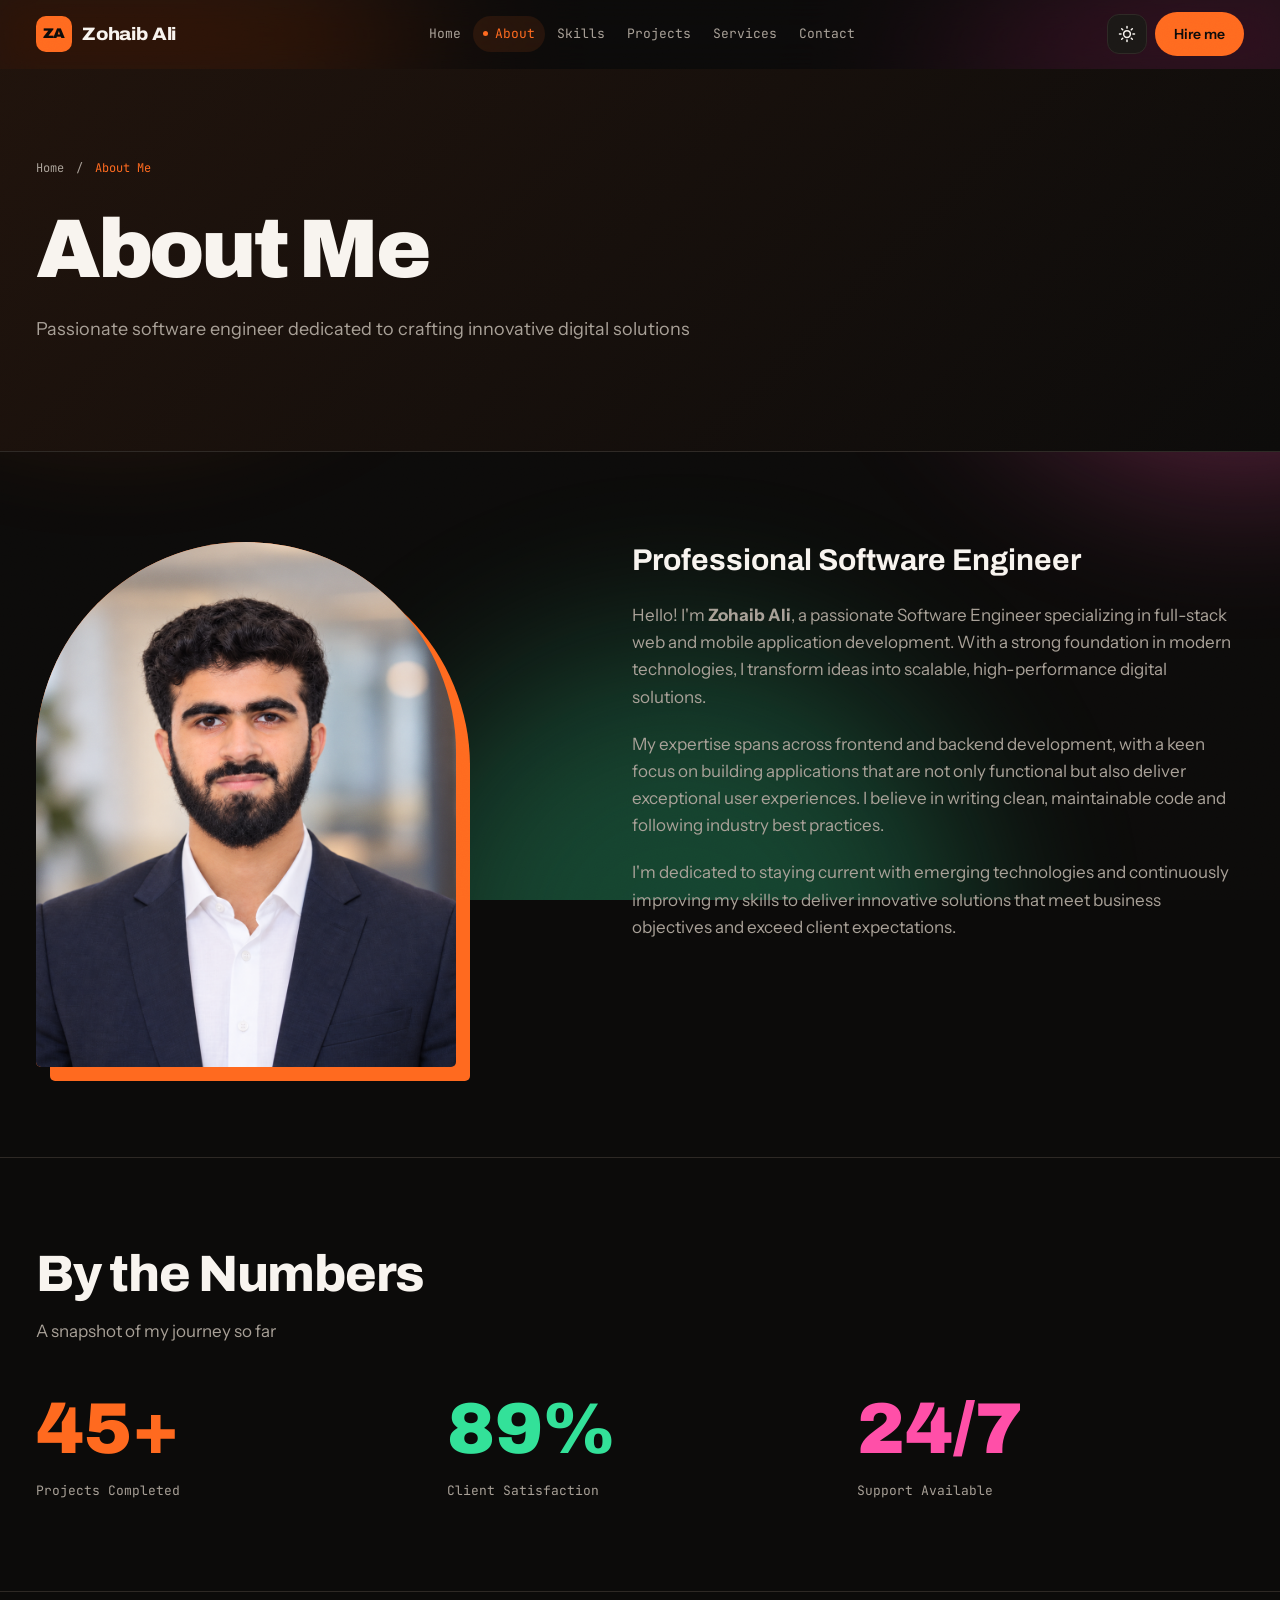
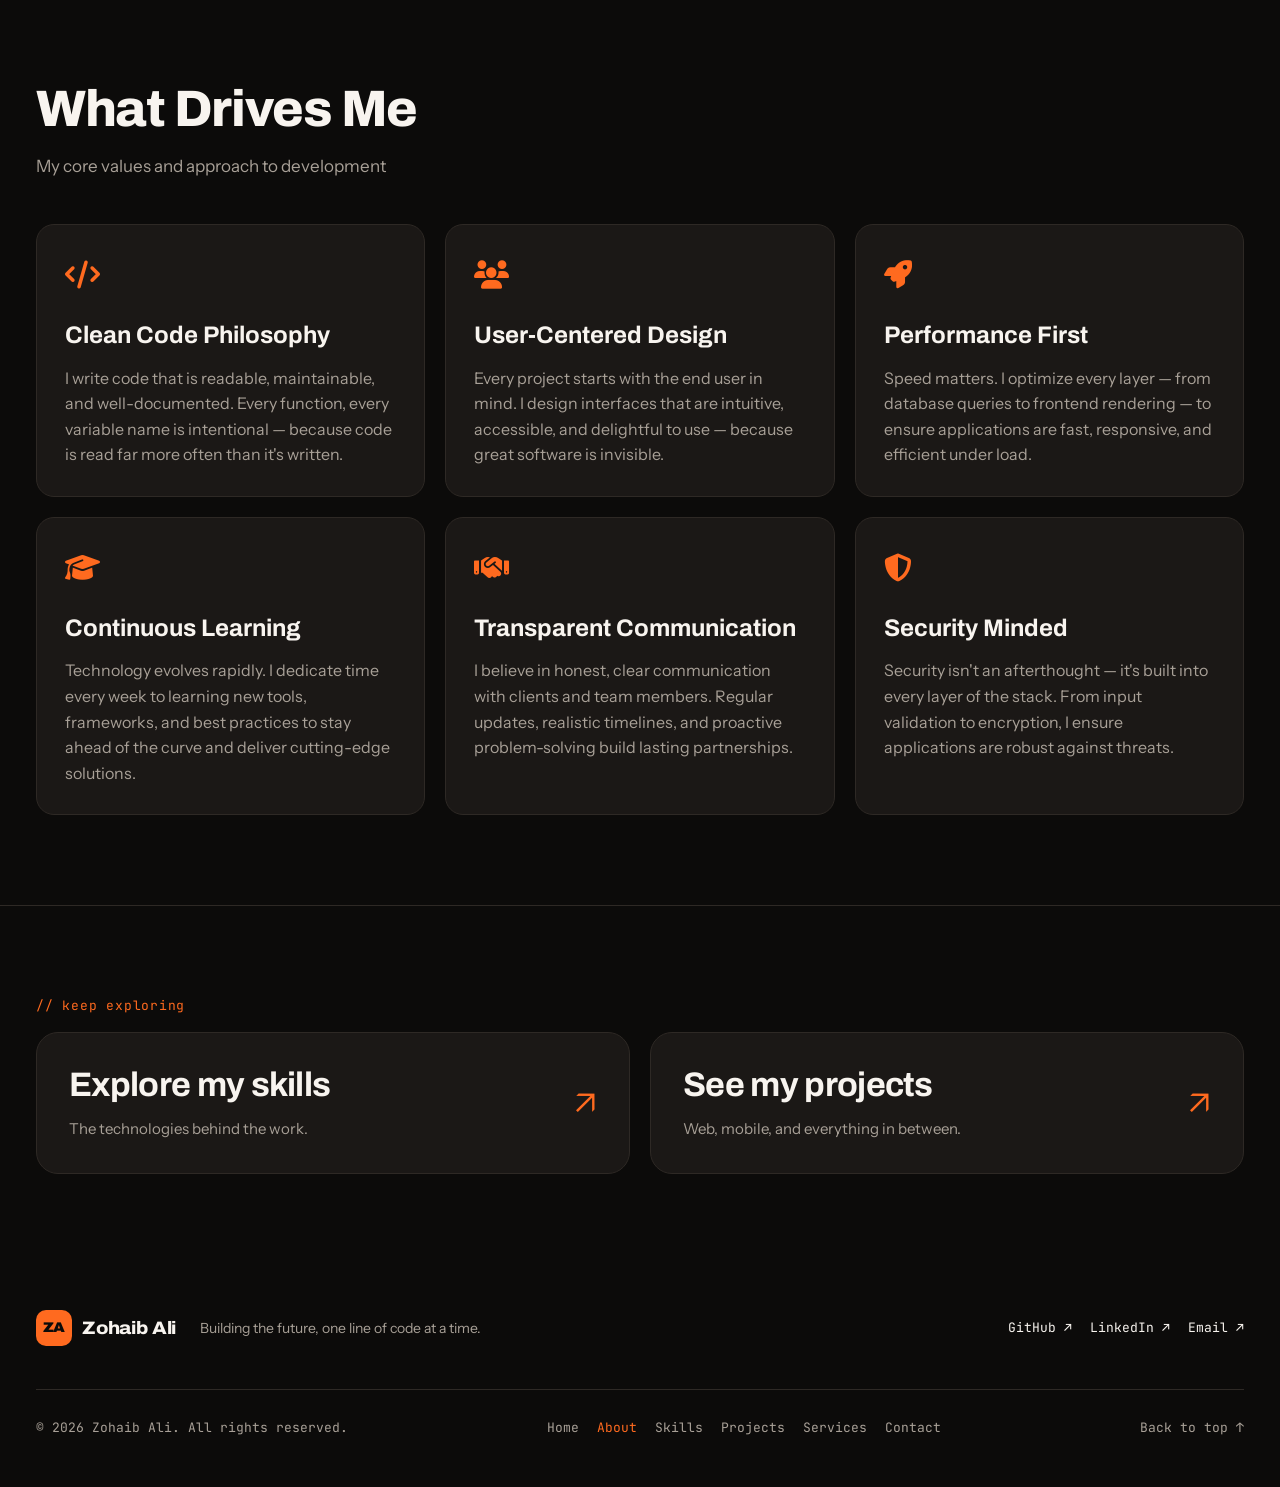
==== commit 76354532: "Improve page navigation and animate all portfolio pages" ====
--- a/about.html
+++ b/about.html
@@ -1,33 +1,33 @@
 <!DOCTYPE html>
 
-<html data-theme="dark" lang="en"><head><meta charset="utf-8"/><meta content="width=device-width, initial-scale=1, viewport-fit=cover" name="viewport"/><meta content="About Zohaib Ali - Software Engineer &amp; Full Stack Developer. Learn about my background, experience, and passion for building digital solutions." name="description"/><meta content="#0C0B0A" name="theme-color"/><title>About Me | Zohaib Ali - Software Engineer</title><script>try{document.documentElement.dataset.theme=localStorage.getItem('portfolio-theme')||'dark'}catch(e){}</script><link href="https://fonts.googleapis.com" rel="preconnect"/><link crossorigin="" href="https://fonts.gstatic.com" rel="preconnect"/><link href="https://fonts.googleapis.com/css2?family=Archivo:wdth,wght@62..125,300..900&amp;family=Instrument+Sans:wght@400..700&amp;family=JetBrains+Mono:wght@400;500;700&amp;display=swap" rel="stylesheet"/><link href="https://cdnjs.cloudflare.com/ajax/libs/font-awesome/6.4.0/css/all.min.css" rel="stylesheet"/><link href="style.css?v=20261026c" rel="stylesheet"/><link href="favicon.svg" rel="icon" type="image/svg+xml"/></head><body><a class="skip-link" href="#top">Skip to content</a><div aria-hidden="true" class="aura"><div class="blob b1"></div><div class="blob b2"></div><div class="blob b3"></div></div><div class="cursor" hidden="" id="cursor"></div><header aria-label="Site header" class="nav" id="nav">
+<html data-theme="dark" lang="en"><head><meta charset="utf-8"/><meta content="width=device-width, initial-scale=1, viewport-fit=cover" name="viewport"/><meta content="About Zohaib Ali - Software Engineer &amp; Full Stack Developer. Learn about my background, experience, and passion for building digital solutions." name="description"/><meta content="#0C0B0A" name="theme-color"/><title>About Me | Zohaib Ali - Software Engineer</title><script>try{document.documentElement.dataset.theme=localStorage.getItem('portfolio-theme')||'dark'}catch(e){}</script><link href="https://fonts.googleapis.com" rel="preconnect"/><link crossorigin="" href="https://fonts.gstatic.com" rel="preconnect"/><link href="https://fonts.googleapis.com/css2?family=Archivo:wdth,wght@62..125,300..900&amp;family=Instrument+Sans:wght@400..700&amp;family=JetBrains+Mono:wght@400;500;700&amp;display=swap" rel="stylesheet"/><link href="https://cdnjs.cloudflare.com/ajax/libs/font-awesome/6.4.0/css/all.min.css" rel="stylesheet"/><link href="style.css?v=20261026-navigation2" rel="stylesheet"/><link href="favicon.svg" rel="icon" type="image/svg+xml"/></head><body><a class="skip-link" href="#top">Skip to content</a><div aria-hidden="true" class="aura"><div class="blob b1"></div><div class="blob b2"></div><div class="blob b3"></div></div><div class="cursor" hidden="" id="cursor"></div><header aria-label="Site header" class="nav" id="nav">
 <div class="wrap nav-in">
-<a aria-label="Zohaib Ali, back to top" class="logo" href="index.html#top"><span class="mono-mark">ZA</span><span>Zohaib Ali</span></a>
-<ul aria-label="Main navigation" class="links"><li><a href="index.html#about">About</a></li><li><a href="index.html#skills">Skills</a></li><li><a href="index.html#projects">Projects</a></li><li><a href="index.html#services">Services</a></li><li><a href="index.html#contact">Contact</a></li></ul>
+<a aria-label="Zohaib Ali — Home" class="logo" href="index.html"><span class="mono-mark">ZA</span><span>Zohaib Ali</span></a>
+<nav aria-label="Main navigation" class="desktop-navigation"><ul class="links"><li><a href="index.html">Home</a></li><li><a aria-current="page" class="active" href="about.html">About</a></li><li><a href="skills.html">Skills</a></li><li><a href="projects.html">Projects</a></li><li><a href="services.html">Services</a></li><li><a href="contact.html">Contact</a></li></ul></nav>
 <div class="nav-actions">
 <button aria-label="Switch theme" class="icon-btn" id="themeToggle" type="button">
-<svg class="sun" fill="none" stroke="currentColor" stroke-linecap="round" stroke-width="2" viewbox="0 0 24 24"><circle cx="12" cy="12" r="4.5"></circle><path d="M12 2v2M12 20v2M4.9 4.9l1.4 1.4M17.7 17.7l1.4 1.4M2 12h2M20 12h2M4.9 19.1l1.4-1.4M17.7 6.3l1.4-1.4"></path></svg>
-<svg class="moon" fill="none" stroke="currentColor" stroke-linecap="round" stroke-linejoin="round" stroke-width="2" viewbox="0 0 24 24"><path d="M20.5 14.5A8.5 8.5 0 0 1 9.5 3.5a8.5 8.5 0 1 0 11 11z"></path></svg>
+<svg class="sun" fill="none" stroke="currentColor" stroke-linecap="round" stroke-width="2" viewBox="0 0 24 24"><circle cx="12" cy="12" r="4.5"></circle><path d="M12 2v2M12 20v2M4.9 4.9l1.4 1.4M17.7 17.7l1.4 1.4M2 12h2M20 12h2M4.9 19.1l1.4-1.4M17.7 6.3l1.4-1.4"></path></svg>
+<svg class="moon" fill="none" stroke="currentColor" stroke-linecap="round" stroke-linejoin="round" stroke-width="2" viewBox="0 0 24 24"><path d="M20.5 14.5A8.5 8.5 0 0 1 9.5 3.5a8.5 8.5 0 1 0 11 11z"></path></svg>
 </button>
 <button aria-controls="mobileMenu" aria-expanded="false" aria-label="Open menu" class="icon-btn menu-btn" id="menuBtn" type="button">
-<svg fill="none" stroke="currentColor" stroke-linecap="round" stroke-width="2" viewbox="0 0 24 24"><path d="M4 7h16M4 12h16M4 17h10"></path></svg>
+<svg fill="none" stroke="currentColor" stroke-linecap="round" stroke-width="2" viewBox="0 0 24 24"><path d="M4 7h16M4 12h16M4 17h10"></path></svg>
 </button>
 <a class="btn btn-primary btn-sm hire magnetic" href="contact.html">Hire me</a>
 </div>
 </div>
-<nav aria-label="Mobile" class="mobile-menu" hidden="" id="mobileMenu">
+<nav aria-label="Mobile navigation" class="mobile-menu" hidden="" id="mobileMenu">
 <div class="wrap">
-<ul><li><a href="index.html#about">About</a></li><li><a href="index.html#skills">Skills</a></li><li><a href="index.html#projects">Projects</a></li><li><a href="index.html#services">Services</a></li><li><a href="index.html#contact">Contact</a></li></ul>
+<ul><li><a href="index.html">Home</a></li><li><a aria-current="page" class="active" href="about.html">About</a></li><li><a href="skills.html">Skills</a></li><li><a href="projects.html">Projects</a></li><li><a href="services.html">Services</a></li><li><a href="contact.html">Contact</a></li></ul>
 </div>
 </nav>
 <div class="progress" id="progress"></div>
 </header><main class="detail-page" id="top"><section class="page-hero">
 <div class="container">
-<div class="page-hero-breadcrumb">
+<nav aria-label="Breadcrumb" class="page-hero-breadcrumb">
 <a href="index.html">Home</a>
-<span class="separator">/</span>
-<span class="current">About Me</span>
-</div>
+<span aria-hidden="true" class="separator">/</span>
+<span aria-current="page" class="current">About Me</span>
+</nav>
 <h1>About Me</h1>
 <p>Passionate software engineer dedicated to crafting innovative digital solutions</p>
 </div>
@@ -91,7 +91,7 @@
 <div class="features-grid">
 <div class="feature-card">
 <div class="feature-card-icon">
-<i class="fas fa-code"></i>
+<i aria-hidden="true" class="fas fa-code"></i>
 </div>
 <h4>Clean Code Philosophy</h4>
 <p>I write code that is readable, maintainable, and well-documented. Every function,
@@ -99,7 +99,7 @@
 </div>
 <div class="feature-card">
 <div class="feature-card-icon">
-<i class="fas fa-users"></i>
+<i aria-hidden="true" class="fas fa-users"></i>
 </div>
 <h4>User-Centered Design</h4>
 <p>Every project starts with the end user in mind. I design interfaces that are intuitive,
@@ -107,7 +107,7 @@
 </div>
 <div class="feature-card">
 <div class="feature-card-icon">
-<i class="fas fa-rocket"></i>
+<i aria-hidden="true" class="fas fa-rocket"></i>
 </div>
 <h4>Performance First</h4>
 <p>Speed matters. I optimize every layer — from database queries to frontend rendering — to
@@ -115,7 +115,7 @@
 </div>
 <div class="feature-card">
 <div class="feature-card-icon">
-<i class="fas fa-graduation-cap"></i>
+<i aria-hidden="true" class="fas fa-graduation-cap"></i>
 </div>
 <h4>Continuous Learning</h4>
 <p>Technology evolves rapidly. I dedicate time every week to learning new tools, frameworks,
@@ -123,7 +123,7 @@
 </div>
 <div class="feature-card">
 <div class="feature-card-icon">
-<i class="fas fa-handshake"></i>
+<i aria-hidden="true" class="fas fa-handshake"></i>
 </div>
 <h4>Transparent Communication</h4>
 <p>I believe in honest, clear communication with clients and team members. Regular updates,
@@ -131,7 +131,7 @@
 </div>
 <div class="feature-card">
 <div class="feature-card-icon">
-<i class="fas fa-shield-halved"></i>
+<i aria-hidden="true" class="fas fa-shield-halved"></i>
 </div>
 <h4>Security Minded</h4>
 <p>Security isn't an afterthought — it's built into every layer of the stack. From input
@@ -139,4 +139,4 @@
 </div>
 </div>
 </div>
-</section></main><footer><div class="wrap"><div class="footer-top"><a class="logo" href="index.html#top"><span class="mono-mark">ZA</span>Zohaib Ali</a><p>Building the future, one line of code at a time.</p><div class="footer-socials"><a href="https://github.com/ZohaibAli-dev/" rel="noopener noreferrer" target="_blank">GitHub ↗</a><a href="https://www.linkedin.com/in/zohaibali-dev/" rel="noopener noreferrer" target="_blank">LinkedIn ↗</a><a href="mailto:iamzohaibali@gmail.com">Email ↗</a></div></div><div class="foot"><span>© 2026 Zohaib Ali. All rights reserved.</span><nav aria-label="More about Zohaib" class="footer-pages"><a href="about.html">About</a><a href="skills.html">Skills</a><a href="services.html">Services</a><a href="contact.html">Contact</a></nav><a href="#top">Back to top ↑</a></div></div></footer><script defer="" src="script.js?v=20261026"></script></body></html>+</section><section class="page-journey"><div class="container"><p class="kicker">keep exploring</p><div class="journey-grid"><a class="journey-link" href="skills.html"><div><h2>Explore my skills</h2><p>The technologies behind the work.</p></div><span aria-hidden="true">↗</span></a><a class="journey-link" href="projects.html"><div><h2>See my projects</h2><p>Web, mobile, and everything in between.</p></div><span aria-hidden="true">↗</span></a></div></div></section></main><footer><div class="wrap"><div class="footer-top"><a class="logo" href="index.html"><span class="mono-mark">ZA</span>Zohaib Ali</a><p>Building the future, one line of code at a time.</p><div class="footer-socials"><a href="https://github.com/ZohaibAli-dev/" rel="noopener noreferrer" target="_blank">GitHub ↗</a><a href="https://www.linkedin.com/in/zohaibali-dev/" rel="noopener noreferrer" target="_blank">LinkedIn ↗</a><a href="mailto:iamzohaibali@gmail.com">Email ↗</a></div></div><div class="foot"><span>© 2026 Zohaib Ali. All rights reserved.</span><nav aria-label="More about Zohaib" class="footer-pages"><a href="index.html">Home</a><a aria-current="page" href="about.html">About</a><a href="skills.html">Skills</a><a href="projects.html">Projects</a><a href="services.html">Services</a><a href="contact.html">Contact</a></nav><a href="#top">Back to top ↑</a></div></div></footer><script defer="" src="script.js?v=20261026-navigation"></script></body></html>
--- a/style.css
+++ b/style.css
@@ -462,3 +462,53 @@
 @media(max-width:1060px){.features-grid,.skills-grid,.tech-stack-grid{grid-template-columns:repeat(2,minmax(0,1fr))}.steps{grid-template-columns:repeat(3,minmax(0,1fr))}.steps::before{display:none}}
 @media(max-width:900px){.detail-page .about-content,.contact-content,.project-hero-content{grid-template-columns:1fr}.detail-page .about-image-wrapper{margin-inline:auto}.project-hero-image-wrapper{transform:none}.hero .role{min-height:2.5em}.steps{grid-template-columns:repeat(2,minmax(0,1fr))}.stats{grid-template-columns:repeat(3,minmax(0,1fr))}.stat:nth-child(3){padding-left:24px;border-left:1px solid var(--line)}.stat:nth-child(n+3){border-top:0;margin-top:0}.challenges-grid{grid-template-columns:1fr}}
 @media(max-width:600px){.services-grid,.features-grid,.skills-grid,.tech-stack-grid,.steps{grid-template-columns:1fr}.service-card,.feature-card,.skill-category,.contact-form-wrapper{padding:24px}.stats{grid-template-columns:1fr}.stat,.stat+.stat,.stat:nth-child(3){border-left:0;padding:22px 0}.stat+.stat{border-top:1px solid var(--line)}.stat .num{font-size:54px}.about-stats{grid-template-columns:1fr;gap:28px}.footer-top{align-items:flex-start;flex-direction:column;gap:16px}.footer-top p{margin:0}.footer-pages{gap:16px}.contact-panel{border-radius:22px}.editor pre{font-size:11px}.hero-visual{padding-inline:12px}.name{font-size:clamp(48px,16vw,96px)}.hero{padding-top:46px}.eyebrow{font-size:10.5px}.project-nav-links{flex-direction:column}.project-nav-btn{justify-content:center}.project-hero-image img{aspect-ratio:4/3}.card-meta{font-size:10px}.role{font-size:23px}.hero .role{min-height:3.75em}.contact-panel .shape.s3{opacity:.35}}
+
+/* Page navigation stays consistent from the homepage to every case study. */
+.desktop-navigation{min-width:0}
+.links{gap:2px}
+.links a{padding-inline:10px}
+.links a[aria-current="page"]{color:var(--orange);background:color-mix(in srgb,var(--orange) 10%,transparent)}
+.links a[aria-current="page"]::before{content:"";display:inline-block;width:5px;height:5px;margin-right:7px;vertical-align:2px;background:var(--orange);border-radius:50%}
+.mobile-menu{max-height:calc(100dvh - 68px);overflow-y:auto}
+.mobile-menu a[aria-current="page"]{color:var(--orange)}
+.footer-pages a[aria-current="page"]{color:var(--orange)}
+.page-hero-breadcrumb a,.project-hero-breadcrumb a{transition:color .2s}
+.page-hero-breadcrumb a:hover,.project-hero-breadcrumb a:hover{color:var(--orange)}
+.page-hero-breadcrumb [aria-current="page"],.project-hero-breadcrumb [aria-current="page"]{color:var(--orange)}
+.page-hero .kicker{margin-top:28px}
+.projects-page .page-hero{padding-block:56px 64px}
+.projects-page .page-hero h1{max-width:20ch;font-size:clamp(42px,6vw,80px)}
+.projects-page #projects{padding-top:56px}
+.projects-page #projects .h2{font-size:clamp(28px,3.3vw,42px)}
+.projects-page .filter{margin-bottom:30px}
+.case-study-navigation{display:flex;gap:18px;align-items:stretch}
+.case-study-navigation .project-nav-btn{flex:1;min-width:0;display:flex;flex-direction:column;align-items:flex-start;justify-content:center;gap:12px;padding:26px;border-radius:18px;background:var(--surface);transition:border-color .3s,background .3s,transform .3s}
+.case-study-navigation .pager-direction{font-size:11px;color:var(--muted)}
+.case-study-navigation strong{font-family:var(--display);font-size:22px;font-weight:700;line-height:1.2}
+.case-study-navigation .pager-all{background:color-mix(in srgb,var(--orange) 10%,var(--surface));border-color:color-mix(in srgb,var(--orange) 40%,var(--line))}
+.case-study-navigation .project-nav-btn:hover{transform:translateY(-4px);border-color:var(--orange)}
+.services-cta{max-width:760px}
+.services-cta h3{font-family:var(--display);font-size:clamp(30px,4vw,48px);line-height:1.1;margin:0 0 20px}
+.services-cta p{color:var(--muted);margin:0 0 26px}
+.services-cta .project-nav-btn{background:var(--orange);color:var(--ink);font-weight:700;border-color:var(--orange)}
+.journey-grid{display:grid;grid-template-columns:1fr 1fr;gap:20px}
+.journey-link{display:flex;justify-content:space-between;gap:24px;align-items:center;padding:32px;border:1px solid var(--line);border-radius:22px;background:var(--surface);text-decoration:none;transition:transform .3s,border-color .3s}
+.journey-link h2{font-family:var(--display);font-size:clamp(24px,3vw,34px);line-height:1.15;letter-spacing:-.02em;margin:0 0 12px}
+.journey-link p{color:var(--muted);font-size:15px;margin:0}
+.journey-link>span{font-size:34px;color:var(--orange);transition:transform .3s}
+.journey-link:hover{transform:translateY(-5px);border-color:var(--orange)}
+.journey-link:hover>span{transform:translate(3px,-3px)}
+.feature-card,.skill-category,.tech-stack-item,.challenge-card,.contact-form-wrapper{transition:transform .35s var(--ease),border-color .35s,box-shadow .35s}
+.feature-card:hover,.skill-category:hover,.tech-stack-item:hover,.challenge-card:hover{transform:translateY(-5px);border-color:color-mix(in srgb,var(--orange) 65%,var(--line));box-shadow:0 18px 36px -30px var(--orange)}
+.feature-card-icon,.skill-category-icon{transition:transform .4s var(--ease)}
+.feature-card:hover .feature-card-icon,.skill-category:hover .skill-category-icon{transform:translateY(-3px) rotate(-6deg)}
+.contact-form-wrapper:focus-within{border-color:var(--orange)}
+.project-details:hover{color:var(--m)}
+.project-details span{transition:transform .3s}
+.project-details:hover span{transform:translate(3px,-3px)}
+.social-link{transition:color .25s,border-color .25s,transform .25s}
+.social-link:hover{transform:translateY(-3px)}
+.btn:active,.icon-btn:active{transform:scale(.97)}
+@media(max-width:1060px){.desktop-navigation{display:none}}
+@media(max-width:700px){.case-study-navigation,.journey-grid{display:grid;grid-template-columns:1fr}.case-study-navigation .project-nav-btn,.journey-link{padding:24px}.case-study-navigation .pager-all{order:3}.home-page #projects .sec-head{align-items:flex-start}.mobile-menu a{font-size:25px;padding-block:10px}}
+@media(prefers-reduced-motion:reduce){.feature-card:hover,.skill-category:hover,.tech-stack-item:hover,.challenge-card:hover,.journey-link:hover,.case-study-navigation .project-nav-btn:hover,.social-link:hover{transform:none}.feature-card:hover .feature-card-icon,.skill-category:hover .skill-category-icon,.journey-link:hover>span,.project-details:hover span{transform:none}}
